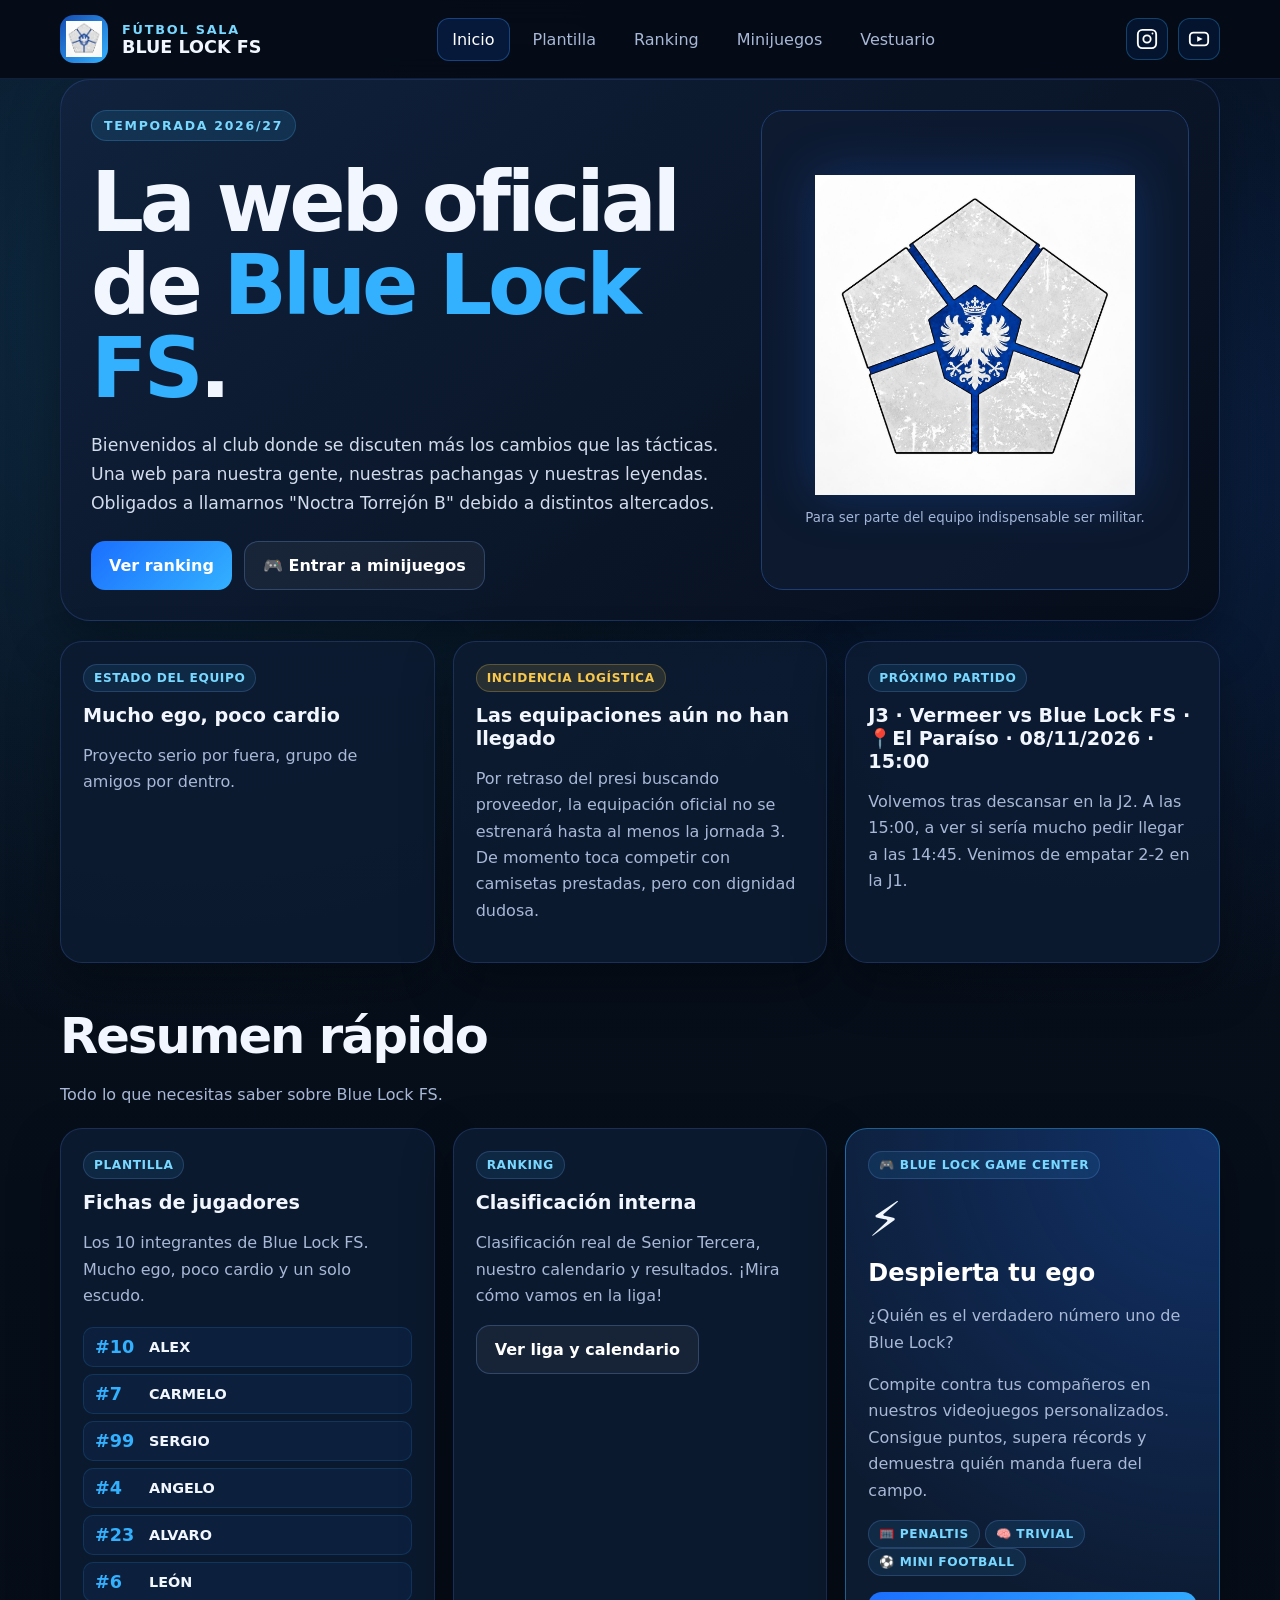
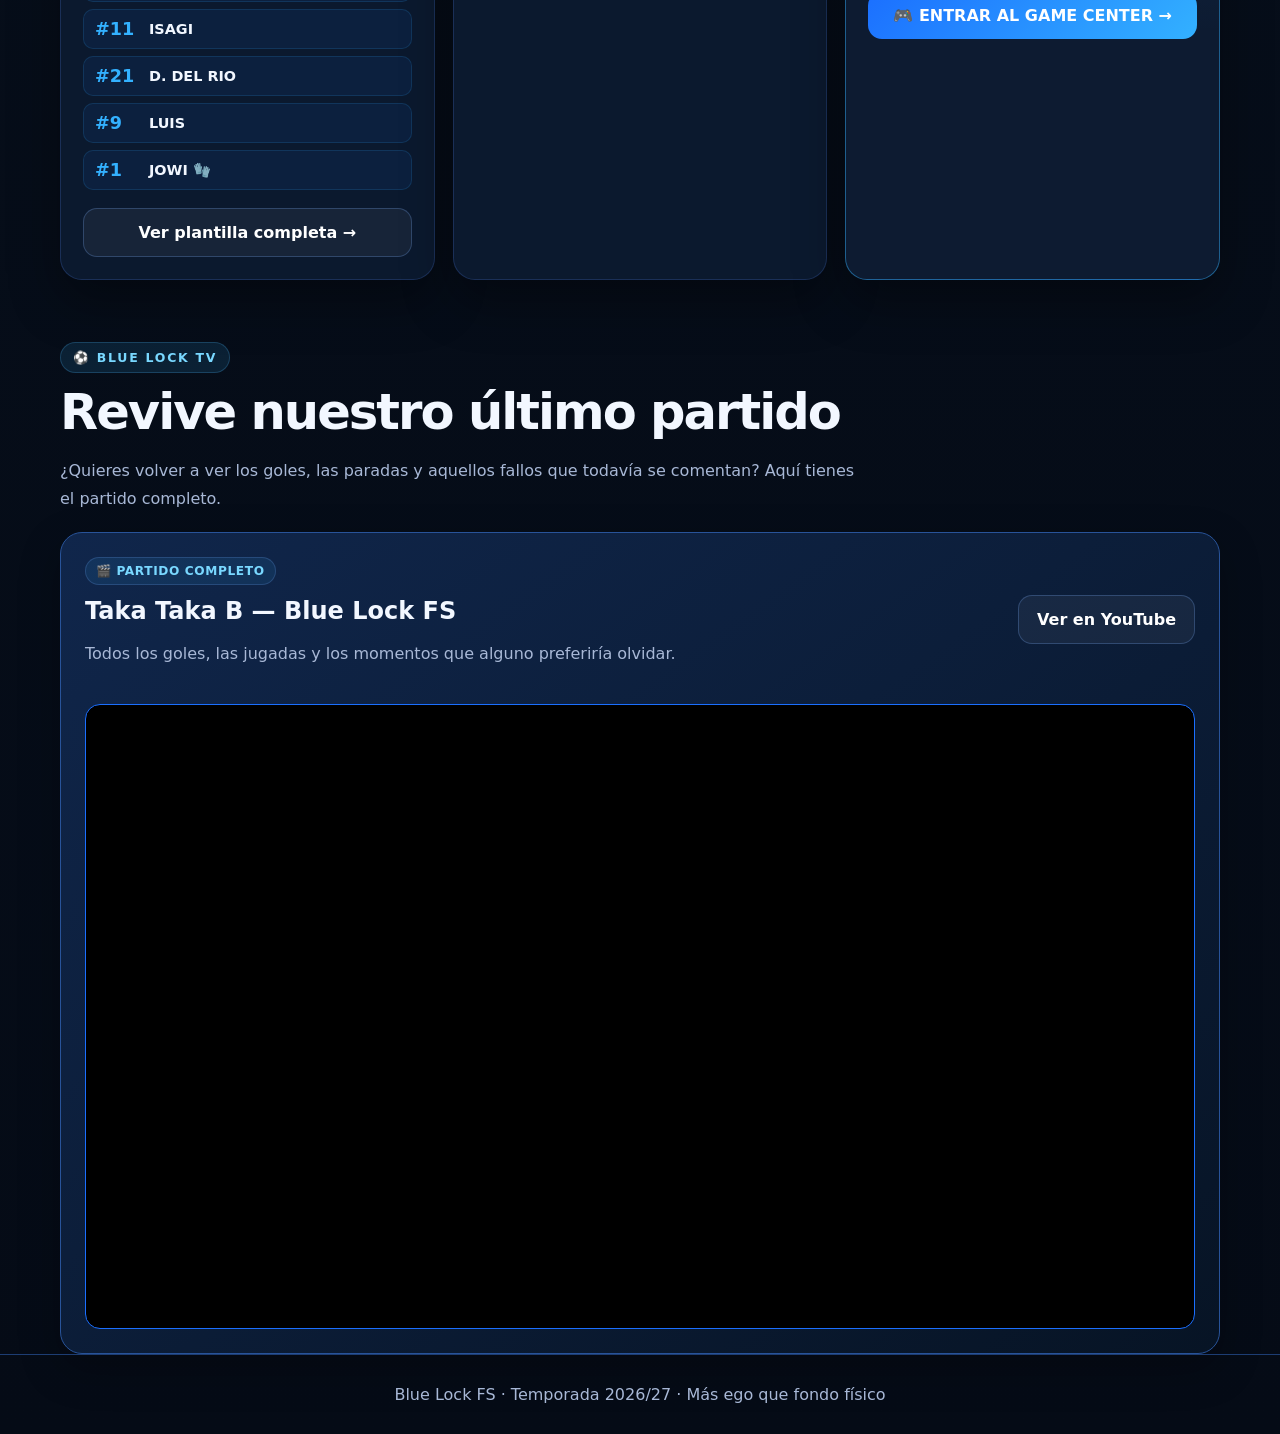
==== index.html @ 57d77a2a "Update index.html" ====
<!DOCTYPE html>

<html lang="es">



<head>

<meta charset="UTF-8">

<meta name="viewport" content="width=device-width, initial-scale=1">

<meta name="theme-color" content="#07111f">



<title>Blue Lock FS | Web oficial</title>



<style>



/* COLORES GENERALES */



:root {

  --bg: #050b16;

  --bg2: #0a1830;

  --panel: #0d1b31;

  --panel-strong: #0f2240;

  --line: #1d3d73;

  --text: #f2f7ff;

  --muted: #a8b8d6;

  --blue: #1b6fff;

  --blue2: #33b1ff;

  --blue3: #79d8ff;

  --gold: #f7c84c;

  --shadow: 0 20px 50px rgba(0,0,0,.35);

  --radius: 22px;

}



* {

  box-sizing: border-box;

}



html {

  scroll-behavior: smooth;

}



body {

  margin: 0;

  font-family: Inter, system-ui, Arial, sans-serif;

  color: var(--text);



  background:

    radial-gradient(

      circle at 15% 10%,

      rgba(51,177,255,.17),

      transparent 25%

    ),

    radial-gradient(

      circle at 85% 15%,

      rgba(27,111,255,.19),

      transparent 20%

    ),

    linear-gradient(

      180deg,

      #07101d,

      #050b16

    );



  min-height: 100vh;

}



button {

  font: inherit;

  cursor: pointer;

}



a {

  color: inherit;

  text-decoration: none;

}



img {

  max-width: 100%;

  display: block;

}



.wrap {

  max-width: 1200px;

  margin: auto;

  padding: 0 20px;

}



/* CABECERA */



header {

  position: sticky;

  top: 0;

  z-index: 50;



  backdrop-filter: blur(14px);



  background: rgba(5,11,22,.9);



  border-bottom: 1px solid rgba(72,117,211,.2);

}



.nav {

  min-height: 78px;



  display: flex;

  align-items: center;

  justify-content: space-between;



  gap: 16px;

  flex-wrap: wrap;

}



.brand {

  display: flex;

  align-items: center;

  gap: 14px;

  font-weight: 900;

}



.brand-badge {

  width: 48px;

  height: 48px;



  border-radius: 14px;



  background: linear-gradient(

    135deg,

    #164bb2,

    #33b1ff

  );



  padding: 6px;

}



.brand-badge img {

  width: 100%;

  height: 100%;

  object-fit: contain;

}



.brand h1 {

  font-size: 1.1rem;

  margin: 0;

}



.brand span {

  display: block;



  font-size: .8rem;

  color: var(--blue3);



  letter-spacing: .14em;

  text-transform: uppercase;

}



/* MENÚ */



nav {

  display: flex;

  align-items: center;

  gap: 8px;

  flex-wrap: wrap;

}



nav button,

nav .nav-link {

  background: transparent;

  border: 1px solid transparent;



  color: var(--muted);



  padding: 11px 14px;

  border-radius: 12px;



  font-size: 1rem;

  font-weight: 400;



  display: inline-flex;

  align-items: center;

  justify-content: center;



  transition: .2s;

}



nav button:hover,

nav button[aria-current="page"],

nav .nav-link:hover {

  color: white;



  background: rgba(27,111,255,.15);



  border-color: rgba(57,150,255,.35);

}



/* PÁGINAS */



main {

  padding: 26px 0 80px;

}



.page {

  display: none;

}



.page.active {

  display: block;

}



.section-head {

  margin: 44px 0 20px;

}



.section-head h2 {

  font-size: clamp(2rem,4vw,3.1rem);

  margin: 10px 0;

  letter-spacing: -.04em;

}



.section-head p {

  max-width: 800px;

  color: var(--muted);

  line-height: 1.7;

}



.eyebrow {

  display: inline-block;



  padding: 7px 12px;

  border-radius: 999px;



  background: rgba(51,177,255,.12);



  color: var(--blue3);



  font-size: .78rem;

  font-weight: 800;



  letter-spacing: .14em;

  text-transform: uppercase;



  border: 1px solid rgba(80,188,255,.22);

}



/* PORTADA */



.hero {

  display: grid;

  grid-template-columns: 1.2fr .8fr;



  gap: 28px;

  padding: 30px;



  border: 1px solid rgba(72,117,211,.25);

  border-radius: 30px;



  background: linear-gradient(

    140deg,

    #10223d,

    #060d1a

  );



  box-shadow: var(--shadow);

}



.hero h2 {

  font-size: clamp(2.7rem,7vw,5.2rem);



  line-height: 1;

  letter-spacing: -.05em;



  margin: 20px 0;

}



.hero h2 strong {

  color: var(--blue2);

}



.hero p {

  font-size: 1.08rem;

  line-height: 1.7;

  color: #d2dced;

}



.hero-actions {

  display: flex;

  gap: 12px;

  flex-wrap: wrap;

  margin-top: 22px;

}



/* BOTONES */



.btn {

  display: inline-flex;

  align-items: center;

  justify-content: center;



  border: 0;



  padding: 14px 18px;

  border-radius: 14px;



  font-weight: 900;



  color: white;



  background: linear-gradient(

    135deg,

    var(--blue),

    var(--blue2)

  );



  transition: .2s;

}



.btn:hover {

  filter: brightness(1.15);

  transform: translateY(-2px);

}



.btn.secondary {

  background: rgba(255,255,255,.05);



  border: 1px solid rgba(123,177,255,.25);

}



.btn.secondary:hover {

  background: rgba(27,111,255,.22);

  border-color: var(--blue2);

}



/* LOGO */



.logo-card {

  background: rgba(13,27,49,.85);



  border: 1px solid var(--line);

  border-radius: 22px;



  padding: 22px;

  height: 100%;



  display: flex;

  flex-direction: column;



  align-items: center;

  justify-content: center;

}



.logo-card img {

  width: min(320px,100%);



  filter: drop-shadow(

    0 0 25px rgba(27,111,255,.25)

  );

}



.logo-card small {

  text-align: center;



  margin-top: 15px;



  color: var(--muted);

}



/* TARJETAS */



.top-grid,

.cards-grid,

.stats-grid,

.roster-grid {

  display: grid;

  gap: 18px;

  margin-top: 20px;

}



.top-grid,

.cards-grid {

  grid-template-columns: repeat(3,minmax(0,1fr));

}



.stats-grid {

  grid-template-columns: 1.1fr .9fr;

}



.mini-card,

.card,

.section-shell,

.ranking-table {

  background: rgba(13,27,49,.9);



  border: 1px solid rgba(72,117,211,.25);

  border-radius: var(--radius);



  padding: 22px;



  box-shadow: var(--shadow);

}



.mini-card h3,

.card h3 {

  margin: 12px 0;

  font-size: 1.2rem;

}



.mini-card p,

.card p,

.section-shell p {

  color: var(--muted);

  line-height: 1.65;

}



.chip {

  display: inline-block;



  padding: 6px 10px;



  border-radius: 999px;



  background: rgba(51,177,255,.1);



  border: 1px solid rgba(123,177,255,.2);



  color: var(--blue3);



  font-size: .76rem;

  font-weight: 800;



  letter-spacing: .05em;

  text-transform: uppercase;

}



.warning-chip {

  background: rgba(247,200,76,.12);



  color: var(--gold);



  border-color: rgba(247,200,76,.25);

}



/* JUGADORES EN INICIO */



.home-roster {

  display: flex;

  flex-direction: column;



  gap: 7px;

  margin-top: 18px;

}



.home-roster-row {

  display: flex;

  align-items: center;



  gap: 12px;

  padding: 9px 11px;



  border-radius: 10px;



  background: rgba(27,111,255,.08);



  border: 1px solid rgba(51,177,255,.15);



  transition: .2s;

}



.home-roster-row:hover {

  background: rgba(27,111,255,.2);

  transform: translateX(3px);

}



.home-number {

  color: var(--blue2);



  min-width: 42px;



  font-size: 1.1rem;

  font-weight: 900;

}



.home-roster-row strong {

  font-size: .9rem;

}



.roster-more {

  width: 100%;

  margin-top: 18px;

}



/* TARJETA ESPECIAL DE MINIJUEGOS */



.games-home-card {

  background:

    radial-gradient(

      circle at top right,

      rgba(27,111,255,.28),

      transparent 60%

    ),

    #0d1b31;



  border: 1px solid rgba(51,177,255,.45);



  position: relative;

  overflow: hidden;

}



.games-home-card h3 {

  font-size: 1.5rem;

  color: white;

}



.games-home-card .games-icon {

  font-size: 3rem;

  margin: 12px 0;

}



.games-home-card .btn {

  width: 100%;

  margin-top: 16px;

}



.games-home-card:hover {

  border-color: var(--blue2);



  box-shadow: 0 0 30px rgba(27,111,255,.20);

}



/* PLANTILLA */



.roster-grid {

  grid-template-columns: repeat(3,minmax(0,1fr));

  gap: 22px;

}



.roster-card {

  padding: 0;

  overflow: hidden;



  background: #081426;



  border: 1px solid #1b4b92;

  border-radius: 18px;



  box-shadow: var(--shadow);



  transition: transform .25s, box-shadow .25s;

}



.roster-card:hover {

  transform: translateY(-7px);



  border-color: var(--blue2);



  box-shadow: 0 0 28px rgba(27,111,255,.4);

}



.roster-photo {

  width: 100%;

  aspect-ratio: 2 / 3;



  object-fit: cover;

  object-position: top;

}



.roster-placeholder {

  width: 100%;

  aspect-ratio: 2 / 3;



  background: radial-gradient(

    circle,

    #164ca0,

    #081426 70%

  );



  display: flex;

  flex-direction: column;



  align-items: center;

  justify-content: center;



  gap: 12px;

}



.roster-placeholder span {

  font-size: clamp(4rem,8vw,7rem);



  color: var(--blue2);



  font-weight: 900;

}



.roster-placeholder small {

  color: var(--blue3);

  letter-spacing: 3px;

}



.roster-info {

  padding: 20px;

}



.roster-info h3 {

  color: white;



  font-size: 1.5rem;



  margin: 0 0 12px;

}



.roster-info .chip {

  margin: 0 5px 6px 0;

}



.roster-info p {

  color: var(--muted);



  font-size: .95rem;

  line-height: 1.7;



  margin: 12px 0 0;

}



.president-card {

  border-color: var(--blue2);



  box-shadow: 0 0 24px rgba(27,111,255,.2);

}



.president-card .roster-info {

  background: linear-gradient(

    135deg,

    #102b59,

    #081426

  );

}



.goalkeeper-card {

  border-color: #cba42b;



  box-shadow: 0 0 20px rgba(247,200,76,.12);

}



/* RANKING */



.ranking-table {

  padding: 0;

  overflow-x: auto;

}



.ranking-header {

  padding: 20px 22px;



  border-bottom: 1px solid var(--line);



  display: flex;

  align-items: center;

  justify-content: space-between;



  gap: 12px;

}



table {

  border-collapse: collapse;

  width: 100%;

}



th,

td {

  text-align: left;



  padding: 14px 18px;



  border-bottom: 1px solid rgba(72,117,211,.15);

}



th {

  color: #92bee8;



  font-size: .82rem;

  letter-spacing: .08em;



  text-transform: uppercase;

}



.pos {

  width: 34px;

  height: 34px;



  border-radius: 50%;



  display: grid;

  place-items: center;



  background: rgba(27,111,255,.16);



  color: var(--blue3);

  font-weight: 900;

}



.gold {

  color: #ffd875;

  background: rgba(247,200,76,.16);

}



.silver {

  color: #d8e4f8;

  background: rgba(196,210,231,.13);

}



.bronze {

  color: #eeb693;

  background: rgba(195,129,91,.15);

}



.ranking-note {

  padding: 16px 22px;



  color: var(--muted);

  font-size: .9rem;

}



.stat-pill {

  display: flex;

  justify-content: space-between;



  gap: 12px;

  padding: 14px;



  margin-top: 12px;



  border-radius: 14px;



  background: rgba(255,255,255,.03);



  border: 1px solid rgba(255,255,255,.05);

}



.stat-pill strong {

  color: var(--blue3);

}



/* PIE */



.footer {

  border-top: 1px solid var(--line);



  padding: 30px;



  text-align: center;



  color: var(--muted);

}



/* RESPONSIVE */



@media (max-width: 980px) {



  .hero,

  .stats-grid {

    grid-template-columns: 1fr;

  }



  .top-grid,

  .cards-grid,

  .roster-grid {

    grid-template-columns: repeat(2,minmax(0,1fr));

  }



}



@media (max-width: 680px) {



  .nav {

    justify-content: center;

    padding: 12px 0;

  }



  nav {

    justify-content: center;

  }



  nav button,

  nav .nav-link {

    padding: 9px;

    font-size: .85rem;

  }



  .hero {

    padding: 22px;

  }



  .hero h2 {

    font-size: 2.6rem;

  }



  .top-grid,

  .cards-grid,

  .roster-grid {

    grid-template-columns: 1fr;

  }



  .roster-photo {

    aspect-ratio: 3 / 4;

  }



}





/* REDES SOCIALES EN LA CABECERA */

.social-links {

  display: flex;

  align-items: center;

  gap: 10px;

}

.social-button {

  width: 42px;

  height: 42px;

  display: inline-flex;

  align-items: center;

  justify-content: center;

  flex-shrink: 0;

  background: rgba(27,111,255,.10);

  border: 1px solid rgba(51,177,255,.3);

  border-radius: 12px;

  color: white;

  transition: background .2s, transform .2s;

}

.social-button svg { width: 22px; height: 22px; }

.social-button:hover { transform: translateY(-3px); }

.social-button.instagram:hover { background: #c13584; }

.social-button.youtube:hover { background: #ff0033; }



/* PARTIDO COMPLETO EN INICIO */

.partidos-section { margin-top: 62px; }

.partido-card {

  margin-top: 20px;

  padding: 24px;

  background: linear-gradient(145deg, #10264b, #071425);

  border: 1px solid #285399;

  border-radius: 22px;

  box-shadow: 0 15px 40px rgba(0,0,0,.25);

}

.partido-header {

  display: flex;

  align-items: center;

  justify-content: space-between;

  flex-wrap: wrap;

  gap: 20px;

  margin-bottom: 22px;

}

.partido-header h3 { font-size: 1.5rem; margin: 12px 0; }

.partido-header p { color: var(--muted); line-height: 1.6; }

.video-container {

  width: 100%;

  aspect-ratio: 16 / 9;

  overflow: hidden;

  border-radius: 15px;

  background: #000;

  border: 1px solid #1b6fff;

}

.video-container iframe {

  display: block;

  width: 100%;

  height: 100%;

  border: 0;

}

@media (max-width: 680px) {

  .social-links { justify-content: center; width: 100%; }

  .partido-card { padding: 12px; }

  .partido-header { flex-direction: column; align-items: flex-start; }

  .partido-header .btn { width: 100%; text-align: center; }

}





/* SECCIÓN DE LIGA · SENIOR TERCERA */

.league-hero{margin:26px 0 22px;padding:24px 26px;border:1px solid #2a6fcd;border-radius:24px;background:radial-gradient(circle at 90% 0%,rgba(36,127,255,.25),transparent 48%),linear-gradient(120deg,#102b56,#08172d);display:flex;align-items:center;justify-content:space-between;gap:18px;flex-wrap:wrap}

.league-hero h2{font-size:clamp(1.6rem,4vw,2.7rem);margin:8px 0;letter-spacing:-.03em}

.league-hero p{margin:6px 0;color:#bed0ec;line-height:1.6}

.league-number{font-weight:900;font-size:3rem;color:#43bbff;line-height:1}

.league-number small{display:block;color:#a8c3e6;font-size:.75rem;letter-spacing:.15em}

.league-layout{display:grid;grid-template-columns:minmax(0,1.35fr) minmax(0,.85fr);gap:20px}

.league-card{background:#0c1b32;border:1px solid #244879;border-radius:20px;overflow:hidden;box-shadow:var(--shadow)}

.league-card-heading{padding:22px 22px 14px;border-bottom:1px solid #203d63}

.league-card-heading h3{margin:9px 0;font-size:1.24rem}

.league-card-heading p{font-size:.87rem;color:var(--muted);line-height:1.55}

.league-table-wrap{overflow-x:auto}

.league-table{min-width:620px;font-size:.86rem}

.league-table th,.league-table td{white-space:nowrap;padding:12px 9px}

.league-table th:first-child,.league-table td:first-child{padding-left:16px}

.league-table th{font-size:.72rem;letter-spacing:.03em}

.league-table td{font-variant-numeric:tabular-nums}

.league-table .team-name{font-weight:700;min-width:155px}

.league-table .our-team{background:rgba(25,113,255,.23);color:#fff;box-shadow:inset 4px 0 #35b7ff}

.league-table .our-team td{border-color:#285da5}

.league-table .our-team .team-name{color:#8de6ff}

.league-key{font-size:.78rem;color:#91b6df;padding:14px 18px;line-height:1.5}

.next-match{padding:22px;background:linear-gradient(145deg,#123363,#0b203e);border-bottom:1px solid #28518b}

.next-match .match-versus{font-size:1.35rem;font-weight:900;line-height:1.45;margin:12px 0}

.next-match .match-versus strong{color:#6bd4ff}

.next-match .match-meta{display:flex;gap:8px;flex-wrap:wrap;margin-top:10px}

.match-meta span{font-size:.82rem;color:#dbedff;border:1px solid #39639c;border-radius:10px;padding:7px 9px;background:rgba(0,0,0,.13)}

.jornada-list{display:grid;gap:10px;padding:14px}

.jornada-item{display:grid;grid-template-columns:48px minmax(0,1fr) auto;align-items:center;gap:12px;padding:13px;border-radius:13px;background:#102440;border:1px solid #203f68}

.jornada-item.completed{background:#101f35}

.jornada-item.rest{background:#152039}

.jornada-item.upcoming{border-color:#348ce6;background:#14315a}

.jornada-num{border:1px solid #34649b;border-radius:10px;padding:9px 5px;text-align:center;color:#7dd8ff;font-size:.82rem;font-weight:900}

.jornada-opponent{min-width:0;font-weight:800;line-height:1.5}

.jornada-opponent small{display:block;font-size:.76rem;font-weight:400;color:#acc2e0}

.jornada-state{font-size:.76rem;font-weight:800;color:#9edcff;text-align:right;white-space:nowrap}

.jornada-state.result{color:#7df0c0}

.jornada-state.rest{color:#e9c980}

.jornada-notice{font-size:.82rem;color:#a8c0e2;line-height:1.5;padding:5px 14px 18px}

.player-stats-collapse{margin-top:26px;border:1px solid #244879;border-radius:18px;background:#0b1a30;overflow:hidden}

.player-stats-collapse summary{cursor:pointer;font-size:1.05rem;font-weight:800;color:#dceeff;padding:20px 22px}

.player-stats-collapse[open] summary{border-bottom:1px solid #244879}

.player-stats-inner{padding:20px;display:grid;grid-template-columns:1.15fr .85fr;gap:18px}

.player-stats-inner .ranking-table,.player-stats-inner .section-shell{margin:0;min-width:0}

.player-stats-inner table{min-width:420px}

@media(max-width:980px){.league-layout,.player-stats-inner{grid-template-columns:1fr}}

@media(max-width:600px){.league-hero{padding:18px}.jornada-item{grid-template-columns:42px minmax(0,1fr)}.jornada-state{grid-column:2;text-align:left}.league-number{font-size:2.1rem}}




/* ESTADÍSTICAS DE JUGADORES: DOS COLUMNAS SIN SCROLL HORIZONTAL */
.player-stats-collapse { width: 100%; }
.player-stats-inner {
  display: grid;
  grid-template-columns: minmax(0, 3fr) minmax(0, 2fr);
  gap: 20px;
  align-items: stretch;
  width: 100%;
  padding: 20px;
}
.player-stats-inner > .ranking-table,
.player-stats-inner > .section-shell {
  min-width: 0;
  width: 100%;
  margin: 0;
}
.player-stats-inner > .ranking-table { overflow-x: hidden; }
.player-stats-inner table {
  min-width: 0;
  width: 100%;
  table-layout: fixed;
}
.player-stats-inner th,
.player-stats-inner td {
  padding: 12px 7px;
  font-size: .82rem;
  overflow-wrap: anywhere;
}
.player-stats-inner th:nth-child(1),
.player-stats-inner td:nth-child(1) { width: 15%; }
.player-stats-inner th:nth-child(2),
.player-stats-inner td:nth-child(2) { width: 34%; }
.player-stats-inner th:nth-child(3),
.player-stats-inner td:nth-child(3),
.player-stats-inner th:nth-child(4),
.player-stats-inner td:nth-child(4) { width: 16%; }
.player-stats-inner th:nth-child(5),
.player-stats-inner td:nth-child(5) { width: 19%; }
.player-stats-inner .stat-pill { align-items: center; }
.player-stats-inner .stat-pill span { min-width: 0; }
.player-stats-inner .stat-pill strong { flex-shrink: 0; }
@media (max-width: 850px) {
  .player-stats-inner { grid-template-columns: minmax(0, 1fr); }
}
@media (max-width: 530px) {
  .player-stats-inner { padding: 10px; gap: 12px; }
  .player-stats-inner th,
  .player-stats-inner td { padding: 9px 4px; font-size: .67rem; }
  .player-stats-inner .pos { width: 27px; height: 27px; }
  .player-stats-inner .ranking-header { padding: 15px 12px; }
}

</style>



</head>



<body>



<!-- CABECERA -->



<header>



  <div class="wrap nav">



    <div class="brand">



      <div class="brand-badge">

        <img

          src="assets/logo-bluelock.png"

          alt="Escudo Blue Lock FS"

        >

      </div>



      <div>

        <span>Fútbol sala</span>

        <h1>BLUE LOCK FS</h1>

      </div>



    </div>



    <nav aria-label="Secciones">



      <button data-page="inicio" aria-current="page">

        Inicio

      </button>



      <button data-page="plantilla">

        Plantilla

      </button>



      <button data-page="ranking">

        Ranking

      </button>



      <!-- ENLACE AL NUEVO GAME CENTER -->



      <a href="juegos.html" class="nav-link">

        Minijuegos

      </a>



      <button data-page="vestuario">

        Vestuario

      </button>



    </nav>



    <!-- REDES SOCIALES: sustituye la URL de Instagram por la oficial -->

    <div class="social-links">

      <a class="social-button instagram"

         href="https\://www.instagram.com/bluelock_fs"

         target="_blank" rel="noopener noreferrer"

         aria-label="Instagram oficial de Blue Lock FS"

         title="Instagram de Blue Lock FS">

        <svg viewBox="0 0 24 24" fill="none" stroke="currentColor" stroke-width="2" aria-hidden="true">

          <rect x="2" y="2" width="20" height="20" rx="5"/>

          <circle cx="12" cy="12" r="4"/>

          <circle cx="18" cy="6" r="1" fill="currentColor" stroke="none"/>

        </svg>

      </a>

      <a class="social-button youtube"

         href="https\://www.youtube.com/@bluelock-d3g"

         target="_blank" rel="noopener noreferrer"

         aria-label="Canal de YouTube de Blue Lock FS"

         title="Canal oficial de YouTube">

        <svg viewBox="0 0 24 24" fill="none" stroke="currentColor" stroke-width="2" aria-hidden="true">

          <rect x="2" y="5" width="20" height="14" rx="4"/>

          <path d="M10 9 L16 12 L10 15 Z" fill="currentColor" stroke="none"/>

        </svg>

      </a>

    </div>



  </div>



</header>



<main class="wrap">



<!-- ======================= -->

<!-- INICIO -->

<!-- ======================= -->



<section id="inicio" class="page active">



  <div class="hero">



    <div>



      <div class="eyebrow">

        Temporada 2026/27

      </div>



      <h2>

        La web oficial de

        <strong>Blue Lock FS</strong>.

      </h2>



      <p>

        Bienvenidos al club donde se discuten más

        los cambios que las tácticas.

        Una web para nuestra gente, nuestras pachangas

        y nuestras leyendas.



        Obligados a llamarnos "Noctra Torrejón B"

        debido a distintos altercados.

      </p>



      <div class="hero-actions">



        <button class="btn" data-go="ranking">

          Ver ranking

        </button>



        <!-- BOTÓN NUEVO -->



        <a href="juegos.html" class="btn secondary">

          🎮 Entrar a minijuegos

        </a>



      </div>



    </div>



    <div class="logo-card">



      <img

        src="assets/logo-bluelock.png"

        alt="Escudo del equipo Blue Lock FS"

      >



      <small>

        Para ser parte del equipo indispensable

        ser militar.

      </small>



    </div>



  </div>



  <!-- INFORMACIÓN PRINCIPAL -->



  <div class="top-grid">



    <article class="mini-card">



      <span class="chip">

        Estado del equipo

      </span>



      <h3>

        Mucho ego, poco cardio

      </h3>



      <p>

        Proyecto serio por fuera,

        grupo de amigos por dentro.

      </p>



    </article>



    <article class="mini-card">



      <span class="chip warning-chip">

        Incidencia logística

      </span>



      <h3>

        Las equipaciones aún no han llegado

      </h3>



      <p>

        Por retraso del presi buscando proveedor,

        la equipación oficial no se estrenará

        hasta al menos la jornada 3.



        De momento toca competir con camisetas

        prestadas, pero con dignidad dudosa.

      </p>



    </article>



    <article class="mini-card">



      <span class="chip">

        Próximo partido

      </span>



      <h3>

        J3 · Vermeer vs Blue Lock FS  ·

        📍El Paraíso · 08/11/2026 · 15:00

      </h3>



      <p>

        Volvemos tras descansar en la J2.

        A las 15:00, a ver si sería mucho pedir llegar a las 14:45.

        Venimos de empatar 2-2 en la J1.

      </p>



    </article>



  </div>



  <!-- RESUMEN -->



  <div class="section-head">



    <h2>Resumen rápido</h2>



    <p>

      Todo lo que necesitas saber sobre Blue Lock FS.

    </p>



  </div>



  <div class="cards-grid">



    <!-- CUADRO DE PLANTILLA -->



    <article class="card">



      <span class="chip">

        Plantilla

      </span>



      <h3>

        Fichas de jugadores

      </h3>



      <p>

        Los 10 integrantes de Blue Lock FS.

        Mucho ego, poco cardio y un solo escudo.

      </p>



      <div

        class="home-roster"

        id="home-roster">

      </div>



      <button

        class="btn secondary roster-more"

        data-go="plantilla">

        Ver plantilla completa →

      </button>



    </article>



    <!-- CUADRO DE RANKING -->



    <article class="card">



      <span class="chip">

        Ranking

      </span>



      <h3>

        Clasificación interna

      </h3>



      <p>

        Clasificación real de Senior Tercera,

        nuestro calendario y resultados.

        ¡Mira cómo vamos en la liga!

      </p>



      <button

        class="btn secondary"

        data-go="ranking">

        Ver liga y calendario

      </button>



    </article>



    <!-- NUEVO CUADRO DE MINIJUEGOS -->



    <article class="card games-home-card">



      <span class="chip">

        🎮 BLUE LOCK GAME CENTER

      </span>



      <div class="games-icon">

        ⚡

      </div>



      <h3>

        Despierta tu ego

      </h3>



      <p>

        ¿Quién es el verdadero número uno

        de Blue Lock?

      </p>



      <p>

        Compite contra tus compañeros

        en nuestros videojuegos personalizados.

        Consigue puntos, supera récords

        y demuestra quién manda fuera del campo.

      </p>



      <div style="margin-top:16px">



        <span class="chip">🥅 Penaltis</span>

        <span class="chip">🧠 Trivial</span>

        <span class="chip">⚽ Mini Football</span>



      </div>



      <a

        href="juegos.html"

        class="btn">

        🎮 ENTRAR AL GAME CENTER →

      </a>



    </article>



  </div>



  <!-- BLUE LOCK TV: vídeo del partido en el Inicio -->

  <div class="section-head partidos-section">

    <span class="eyebrow">⚽ BLUE LOCK TV</span>

    <h2>Revive nuestro último partido</h2>

    <p>

      ¿Quieres volver a ver los goles, las paradas y aquellos fallos que

      todavía se comentan? Aquí tienes el partido completo.

    </p>

  </div>



  <div class="partido-card">

    <div class="partido-header">

      <div>

        <span class="chip">🎬 PARTIDO COMPLETO</span>

        <h3>Taka Taka B — Blue Lock FS</h3>

        <p>Todos los goles, las jugadas y los momentos que alguno preferiría olvidar.</p>

      </div>

      <a class="btn secondary"

         href="https\://www.youtube.com/watch?v=F20PHcZKmz4"

         target="_blank" rel="noopener noreferrer">Ver en YouTube</a>

    </div>

    <div class="video-container">

      <iframe

        src="https\://www.youtube.com/embed/F20PHcZKmz4?si=kxXPoYcjioXKy8BO"

        title="Partido completo Blue Lock FS"

        loading="lazy"

        allow="accelerometer; autoplay; clipboard-write; encrypted-media; gyroscope; picture-in-picture; web-share"

        referrerpolicy="strict-origin-when-cross-origin"

        allowfullscreen></iframe>

    </div>

  </div>



</section>



<!-- ======================= -->

<!-- PLANTILLA -->

<!-- ======================= -->



<section id="plantilla" class="page">



  <div class="section-head">



    <span class="eyebrow">

      BLUE LOCK FS · 2026/27

    </span>



    <h2>

      Los egoístas del equipo

    </h2>



    <p>

      Diez jugadores, un escudo

      y demasiada confianza.



      Aquí están los elegidos para conquistar

      la liga... o al menos llegar puntuales

      al partido.

    </p>



  </div>



  <div class="roster-grid">



    <!-- ALEX -->



    <article class="roster-card">



      <img

        class="roster-photo"

        src="assets/chebchub.png"

        alt="Alex - Chebchub"

      >



      <div class="roster-info">



        <h3>#10 · ALEX</h3>



        <span class="chip">ALEX</span>

        <span class="chip">Delantero</span>



        <p>

          Se considera el protagonista de todos

          los partidos.



          Si marca, es talento.

          Si falla, es culpa del pase.



          Su ego tiene más minutos

          que sus piernas, aunque encontrar proveedor para las

          camisetas haya sido su primera gran prueba.

        </p>



      </div>



    </article>



    <!-- CARMELO -->



    <article class="roster-card">



      <img

        class="roster-photo"

        src="assets/carmelo.png"

        alt="Carmelo - Dorsal 7"

      >



      <div class="roster-info">



        <h3>#7 · CARMELO</h3>



        <span class="chip">Delantero</span>

        <span class="chip">Egoísta profesional</span>



        <p>



          El arquitecto del equipo.



          Diseña jugadas que ni sus compañeros

          comprenden.



          Según él, no pierde balones:

          crea nuevas situaciones tácticas

          para el rival.

        </p>



      </div>



    </article>



    <!-- SERGIO -->



    <article class="roster-card">

      <img

        class="roster-photo"

        src="assets/sergio.png"

        alt="Sergio - Dorsal 99"

      >

      <div class="roster-info">



        <h3>#99 · SERGIO</h3>



        <span class="chip">Jugador</span>



        <p>

          Lleva el 99 porque los números

          normales se le quedaban pequeños.



          En su cabeza juega la Champions;

          en la realidad, al pequeño dicaprio le pesan las piernas..

        </p>



      </div>



    </article>



    <!-- ANGELO -->


    <article class="roster-card">

      <img

        class="roster-photo"

        src="assets/angelo.png"

        alt="Angelo - Dorsal 4"

      >

      <div class="roster-info">



        <h3>#4 · ANGELO</h3>



        <span class="chip">Jugador</span>



        <p>

          El nombre suena celestial,

          pero en el campo no promete milagros.



          Cada intervención suya puede acabar

          en jugadón o en meme del grupo.

        </p>



      </div>



    </article>



    <!-- ALVARO -->



    <article class="roster-card">

      <img

        class="roster-photo"

        src="assets/alvaro.png"

        alt="Alvaro - Dorsal 23"

      >


      <div class="roster-info">



        <h3>#23 · ALVARO</h3>



        <span class="chip">Jugador</span>



        <p>

          El 23 de Blue Lock.



          No sabemos si viene a revolucionar

          el fútbol sala o a revolucionar

          el grupo de WhatsApp.



          De momento promete ambas cosas.

        </p>



      </div>



    </article>



    <!-- LEÓN -->



    <article class="roster-card">



      <img

        class="roster-photo"

        src="assets/miguel.png"

        alt="León - Miguel - Dorsal 6"

      >



      <div class="roster-info">



        <h3>#6 · LEÓN</h3>



        <span class="chip">MIGUEL</span>

        <span class="chip">Centrocampista</span>



        <p>

          Su ego entra al pabellón cinco minutos

          antes que él.



          No necesita suerte,

          solo un balón y alguien dispuesto

          a aguantar la celebración.



        </p>



      </div>



    </article>



    <!-- ISAGI -->



    <article class="roster-card">



      <img

        class="roster-photo"

        src="assets/hugo.png"

        alt="Isagi - Hugo - Dorsal 11"

      >



      <div class="roster-info">



        <h3>#11 · ISAGI</h3>



        <span class="chip">HUGO</span>

        <span class="chip">Delantero</span>



        <p>



          Tiene un pacto con el balón:

          si lo recibe, no lo devuelve.



          Ve la portería desde cualquier sitio,

          aunque a veces sea la de otro pabellón.

        </p>



      </div>



    </article>



    <!-- D. DEL RIO -->



    <article class="roster-card">

      <img

        class="roster-photo"

        src="assets/delrio.png"

        alt="D. Del Río - Dorsal 21"

      >

      <div class="roster-info">



        <h3>#21 · D. DEL RIO</h3>



        <span class="chip">Jugador</span>



        <p>

          Misterio absoluto.



          Nadie sabe qué jugada va a hacer,

          probablemente ni él. Tampoco se sabe cuando debutará, pero si necesitaís movida seguro que aparece.

        </p>



      </div>



    </article>



    <!-- LUIS -->



    <article class="roster-card">



      <div class="roster-placeholder">



        <span>9</span>

        <small>BLUE LOCK FS</small>



      </div>



      <div class="roster-info">



        <h3>#9 · LUIS</h3>



        <span class="chip">Jugador</span>



        <p>

          Nuestro Lamine Yamal, el dorsal 9 viene con expectativas.

          El protegido del equipo, con 16 años os hundirá.

          No le subestimeís irá con todo.

        </p>



      </div>



    </article>



    <!-- JOWI -->



    <article class="roster-card goalkeeper-card">



      <img

        class="roster-photo"

        src="assets/jowi.png"

        alt="Jowi - Portero"

      >



      <div class="roster-info">



        <h3>#1 · JOWI</h3>



        <span class="chip">🧤 Portero</span>

        <span class="chip">El muro</span>



        <p>

          La última línea de defensa.



          Tiene la difícil misión de parar

          los disparos del rival y sobrevivir

          a los errores de sus compañeros.



          Merece un plus de peligrosidad.

        </p>



      </div>



    </article>



  </div>



  <!-- DIRECTIVA -->



  <div class="section-head">



    <span class="eyebrow">

      LA DIRECTIVA

    </span>



    <h2>

      La persona que manda de verdad

    </h2>



    <p>

      Mientras los jugadores discuten quién

      es el mejor, alguien tiene que hacer

      que el equipo exista legalmente.

    </p>



  </div>



  <div class="roster-grid">



    <article class="roster-card president-card">



      <img

        class="roster-photo"

        src="assets/clarita.png"

        alt="Clarita - Presidenta"

      >



      <div class="roster-info">



        <h3>👑 CLARITA</h3>



        <span class="chip">Presidenta</span>

        <span class="chip">Documentación</span>

        <span class="chip">Redes sociales</span>



        <p>

          La jefa del proyecto.



          Controla los papeles, las redes

          y el destino de diez egos desatados.



          Tiene poder absoluto sobre el club.

        </p>



      </div>



    </article>



  </div>



</section>



<!-- ======================= -->

<!-- RANKING -->

<!-- ======================= -->



<section id="ranking" class="page">

  <div class="league-hero">

    <div>

      <span class="eyebrow">CAMPEÓN DE INVIERNO · TEMPORADA 2026/27</span>

      <h2>Senior Tercera · Fútbol Sala</h2>

      <p>Clasificación de la liga y calendario de Blue Lock FS (inscrito como Noctra Torrejón B).</p>

    </div>

    <div class="league-number">07.º<small>PUESTO ACTUAL</small></div>

  </div>



  <div class="league-layout">

    <div class="league-card">

      <div class="league-card-heading">

        <span class="chip">🏆 CLASIFICACIÓN REAL</span>

        <h3>Tabla de la liga</h3>

        <p>Datos de la clasificación después de las dos primeras jornadas.</p>

      </div>

      <div class="league-table-wrap">

        <table class="league-table">

          <thead><tr><th>#</th><th>Equipo</th><th>J</th><th>G</th><th>E</th><th>P</th><th>GF</th><th>GC</th><th>DG</th><th>Pts</th></tr></thead>

          <tbody>

            <tr><td>1</td><td class="team-name">Limoneta OG</td><td>2</td><td>2</td><td>0</td><td>0</td><td>7</td><td>1</td><td>+6</td><td><strong>6</strong></td></tr>

            <tr><td>2</td><td class="team-name">Borussia Donuts</td><td>2</td><td>2</td><td>0</td><td>0</td><td>8</td><td>3</td><td>+5</td><td><strong>6</strong></td></tr>

            <tr><td>3</td><td class="team-name">Fifita</td><td>2</td><td>1</td><td>1</td><td>0</td><td>5</td><td>3</td><td>+2</td><td><strong>4</strong></td></tr>

            <tr><td>4</td><td class="team-name">Class Hair Salon</td><td>2</td><td>1</td><td>1</td><td>0</td><td>7</td><td>6</td><td>+1</td><td><strong>4</strong></td></tr>

            <tr><td>5</td><td class="team-name">Águilas Team</td><td>2</td><td>1</td><td>0</td><td>1</td><td>5</td><td>5</td><td>+0</td><td><strong>3</strong></td></tr>

            <tr><td>6</td><td class="team-name">ADN Futsal</td><td>2</td><td>1</td><td>0</td><td>1</td><td>2</td><td>5</td><td>-3</td><td><strong>3</strong></td></tr>

            <tr class="our-team"><td>7</td><td class="team-name">Blue Lock FS</td><td>1</td><td>0</td><td>1</td><td>0</td><td>2</td><td>2</td><td>+0</td><td><strong>1</strong></td></tr>

            <tr><td>8</td><td class="team-name">Taka Taka B</td><td>2</td><td>0</td><td>1</td><td>1</td><td>2</td><td>3</td><td>-1</td><td><strong>1</strong></td></tr>

            <tr><td>9</td><td class="team-name">Torrejón Hortaleza</td><td>2</td><td>0</td><td>0</td><td>2</td><td>5</td><td>7</td><td>-2</td><td><strong>0</strong></td></tr>

            <tr><td>10</td><td class="team-name">Real Fachadolid</td><td>2</td><td>0</td><td>0</td><td>2</td><td>2</td><td>6</td><td>-4</td><td><strong>0</strong></td></tr>

            <tr><td>11</td><td class="team-name">Vermeer</td><td>1</td><td>0</td><td>0</td><td>1</td><td>0</td><td>4</td><td>-4</td><td><strong>0</strong></td></tr>

          </tbody>

        </table>

      </div>

      <div class="league-key">J: jugados · G: ganados · E: empatados · P: perdidos · GF/GC: goles a favor/en contra · DG: diferencia</div>

    </div>



    <div class="league-card">

      <div class="league-card-heading">

        <span class="chip">📅 NUESTRO CALENDARIO</span>

        <h3>Jornadas 1 a 11</h3>

        <p>Partidos y descansos de Blue Lock FS. Cuando no hay hora ni campo confirmados, se indicarán como pendientes.</p>

      </div>

      <div class="next-match">

        <span class="chip">PRÓXIMO PARTIDO · JORNADA 3</span>

        <div class="match-versus">VERMEER <span style="color:#86addd">vs</span> <strong>BLUE LOCK FS</strong></div>

        <div class="match-meta"><span>📅 08/11/2026</span><span>📍 El Paraíso</span><span>🕒 15:00</span></div>

        <p style="color:#b8d5fa;font-size:.9rem;line-height:1.55">Tras el 2–2 contra Taka Taka B y el descanso de la J2, volvemos a la pista.</p>

      </div>

      <div class="jornada-list">

        <article class="jornada-item completed"><div class="jornada-num">J1</div><div class="jornada-opponent">Blue Lock FS — Taka Taka B<small>18/10/2026 · 17:00 · El Paraíso</small></div><div class="jornada-state result">2–2</div></article>

        <article class="jornada-item rest"><div class="jornada-num">J2</div><div class="jornada-opponent">Blue Lock FS · Descansa<small>24–25/10/2026</small></div><div class="jornada-state rest">Descanso</div></article>

        <article class="jornada-item upcoming"><div class="jornada-num">J3</div><div class="jornada-opponent">Vermeer — Blue Lock FS<small>08/11/2026 · Hora pendiente · El Paraíso</small></div><div class="jornada-state ">Próximo</div></article>

        <article class="jornada-item "><div class="jornada-num">J4</div><div class="jornada-opponent">Blue Lock FS — Limoneta OG<small>14–15/11/2026</small></div><div class="jornada-state ">Por jugar</div></article>

        <article class="jornada-item "><div class="jornada-num">J5</div><div class="jornada-opponent">Blue Lock FS — ADN Futsal<small>21–22/11/2026</small></div><div class="jornada-state ">Por jugar</div></article>

        <article class="jornada-item "><div class="jornada-num">J6</div><div class="jornada-opponent">Torrejón Hortaleza — Blue Lock FS<small>28–29/11/2026</small></div><div class="jornada-state ">Por jugar</div></article>

        <article class="jornada-item "><div class="jornada-num">J7</div><div class="jornada-opponent">Blue Lock FS — Fifita<small>12–13/12/2026</small></div><div class="jornada-state ">Por jugar</div></article>

        <article class="jornada-item "><div class="jornada-num">J8</div><div class="jornada-opponent">Águilas Team — Blue Lock FS<small>19–20/12/2026</small></div><div class="jornada-state ">Por jugar</div></article>

        <article class="jornada-item "><div class="jornada-num">J9</div><div class="jornada-opponent">Blue Lock FS — Real Fachadolid<small>16–17/01/2027</small></div><div class="jornada-state ">Por jugar</div></article>

        <article class="jornada-item "><div class="jornada-num">J10</div><div class="jornada-opponent">Borussia Donuts — Blue Lock FS<small>23–24/01/2027</small></div><div class="jornada-state ">Por jugar</div></article>

        <article class="jornada-item "><div class="jornada-num">J11</div><div class="jornada-opponent">Blue Lock FS — Vermeer<small>30–31/01/2027</small></div><div class="jornada-state ">Por jugar</div></article>

      </div>

      </div>

  </div>



  <details class="player-stats-collapse">

    <summary>⚽ Estadísticas de nuestros jugadores y premios de la jornada</summary>

    <div class="player-stats-inner">

  



    <div class="ranking-table">



      <div class="ranking-header">



        <div>



          <span class="chip">

            ESTADÍSTICAS DEL EQUIPO

          </span>



          <h3>

            Clasificación de jugadores

          </h3>



        </div>



      </div>



      <table>



        <thead>

          <tr>

            <th>Puesto</th>

            <th>Jugador</th>

            <th>Goles</th>

            <th>Asist.</th>

            <th>Partidos</th>

          </tr>

        </thead>



        <tbody>



          <tr>

            <td><div class="pos">1</div></td>

            <td>LEÓN</td>

            <td>1</td>

            <td>0</td>

            <td>1</td>

          </tr>



          <tr>

            <td><div class="pos">2</div></td>

            <td>ÁLVARO</td>

            <td>1</td>

            <td>0</td>

            <td>1</td>

          </tr>



          <tr>

            <td><div class="pos gold">3</div></td>

            <td>ALEX</td>

            <td>0</td>

            <td>0</td>

            <td>1</td>

          </tr>



          <tr>

            <td><div class="pos silver">4</div></td>

            <td>JOWI</td>

            <td>0</td>

            <td>0</td>

            <td>1</td>

          </tr>



          <tr>

            <td><div class="pos">5</div></td>

            <td>LUIS</td>

            <td>0</td>

            <td>0</td>

            <td>1</td>

          </tr>



          <tr>

            <td><div class="pos bronze">6</div></td>

            <td>ISAGI</td>

            <td>0</td>

            <td>0</td>

            <td>1</td>

          </tr>





          <tr>

            <td><div class="pos silver">7</div></td>

            <td>CARMELO</td>

            <td>0</td>

            <td>0</td>

            <td>0</td>

          </tr>



          <tr>

            <td><div class="pos silver">8</div></td>

            <td>SERGIO</td>

            <td>0</td>

            <td>0</td>

            <td>0</td>

          </tr>

          <tr>

            <td><div class="pos silver">9</div></td>

            <td>ANGELO</td>

            <td>0</td>

            <td>0</td>

            <td>0</td>

          </tr>

          <tr>

            <td><div class="pos silver">10</div></td>

            <td>D. DEL RIO</td>

            <td>0</td>

            <td>0</td>

            <td>0</td>

          </tr>



        </tbody>



      </table>



    </div>



    <div class="section-shell">



      <span class="chip">

        Premios especiales

      </span>



      <h3>

        Los premios que nadie pidió

      </h3>



      <div class="stat-pill">

        <span>🥇 MVP de la 1ª jornada</span>

        <strong>LEÓN</strong>

      </div>



      <div class="stat-pill">

        <span>⚽ Máximo goleador</span>

        <strong>LEÓN</strong>

      </div>



      <div class="stat-pill">

        <span>🎯 Máximo asistente</span>

        <strong>Pendiente</strong>

      </div>



      <div class="stat-pill">

        <span>🪵 Tronco de la jornada</span>

        <strong>ALEX</strong>

      </div>



    </div>
    </div>
  </details>

</section>



<!-- ======================= -->

<!-- VESTUARIO -->

<!-- ======================= -->



<section id="vestuario" class="page">



  <div class="section-head">



    <span class="eyebrow">

      ARCHIVO CONFIDENCIAL

    </span>



    <h2>

      El vestuario

    </h2>



    <p>

      Donde nacen las leyendas,

      las excusas y los memes.

    </p>



  </div>



  <div class="cards-grid">



    <article class="card">



      <span class="chip">

        Galería

      </span>



      <h3>

        📸 Fotos del equipo

      </h3>



      <p>

        Partidos, celebraciones y fotos

        que probablemente no deberían publicarse.

      </p>



    </article>



    <article class="card">



      <span class="chip">

        Frases históricas

      </span>



      <h3>

        🎤 Archivo del banquillo

      </h3>



      <p>

        Las mejores frases del equipo.



        Algunas merecen una sanción disciplinaria.

      </p>



    </article>



    <article class="card">



      <span class="chip">

        Memes

      </span>



      <h3>

        😂 Zona sensible

      </h3>



      <p>

        Fallos a puerta vacía,

        excusas y material

        para chantaje amistoso.

      </p>



    </article>



  </div>



</section>



</main>



<!-- PIE DE PÁGINA -->



<footer class="footer">



  Blue Lock FS · Temporada 2026/27 ·

  Más ego que fondo físico



</footer>



<!-- ======================= -->

<!-- JAVASCRIPT -->

<!-- ======================= -->



<script>



/* LISTA DE JUGADORES */



const players = [



  { number: 10, name: "ALEX" },

  { number: 7, name: "CARMELO" },

  { number: 99, name: "SERGIO" },

  { number: 4, name: "ANGELO" },

  { number: 23, name: "ALVARO" },

  { number: 6, name: "LEÓN" },

  { number: 11, name: "ISAGI" },

  { number: 21, name: "D. DEL RIO" },

  { number: 9, name: "LUIS" },

  { number: 1, name: "JOWI 🧤" }



];



/* GENERAR LISTADO DE INICIO */



const homeRoster = document.getElementById(

  "home-roster"

);



players.forEach(player => {



  const row = document.createElement("div");



  row.className = "home-roster-row";



  const number = document.createElement("span");



  number.className = "home-number";



  number.textContent = "#" + player.number;



  const name = document.createElement("strong");



  name.textContent = player.name;



  row.append(number, name);



  homeRoster.appendChild(row);



});



/* NAVEGACIÓN ENTRE PÁGINAS DEL INDEX */



const pages = [

  ...document.querySelectorAll(".page")

];



const tabs = [

  ...document.querySelectorAll("[data-page]")

];



function navigate(page) {



  pages.forEach(p => {



    p.classList.toggle(

      "active",

      p.id === page

    );



  });



  tabs.forEach(b => {



    if (b.dataset.page === page) {



      b.setAttribute(

        "aria-current",

        "page"

      );



    } else {



      b.removeAttribute(

        "aria-current"

      );



    }



  });



  window.scrollTo({

    top: 0,

    behavior: "smooth"

  });



}



/* BOTONES DEL MENÚ */



tabs.forEach(b => {



  b.addEventListener("click", () => {



    navigate(b.dataset.page);



  });



});



/* BOTONES INTERIORES */



document.querySelectorAll(

  "[data-go]"

).forEach(b => {



  b.addEventListener("click", () => {



    navigate(b.dataset.go);



  });



});



/*

  LOS MINIJUEGOS YA NO ESTÁN EN ESTE ARCHIVO.



  Ahora se abren mediante:



  juegos.html



  Por tanto, no necesitamos conservar aquí

  el JavaScript de penaltis ni del trivial.

*/



</script>



</body>

</html>
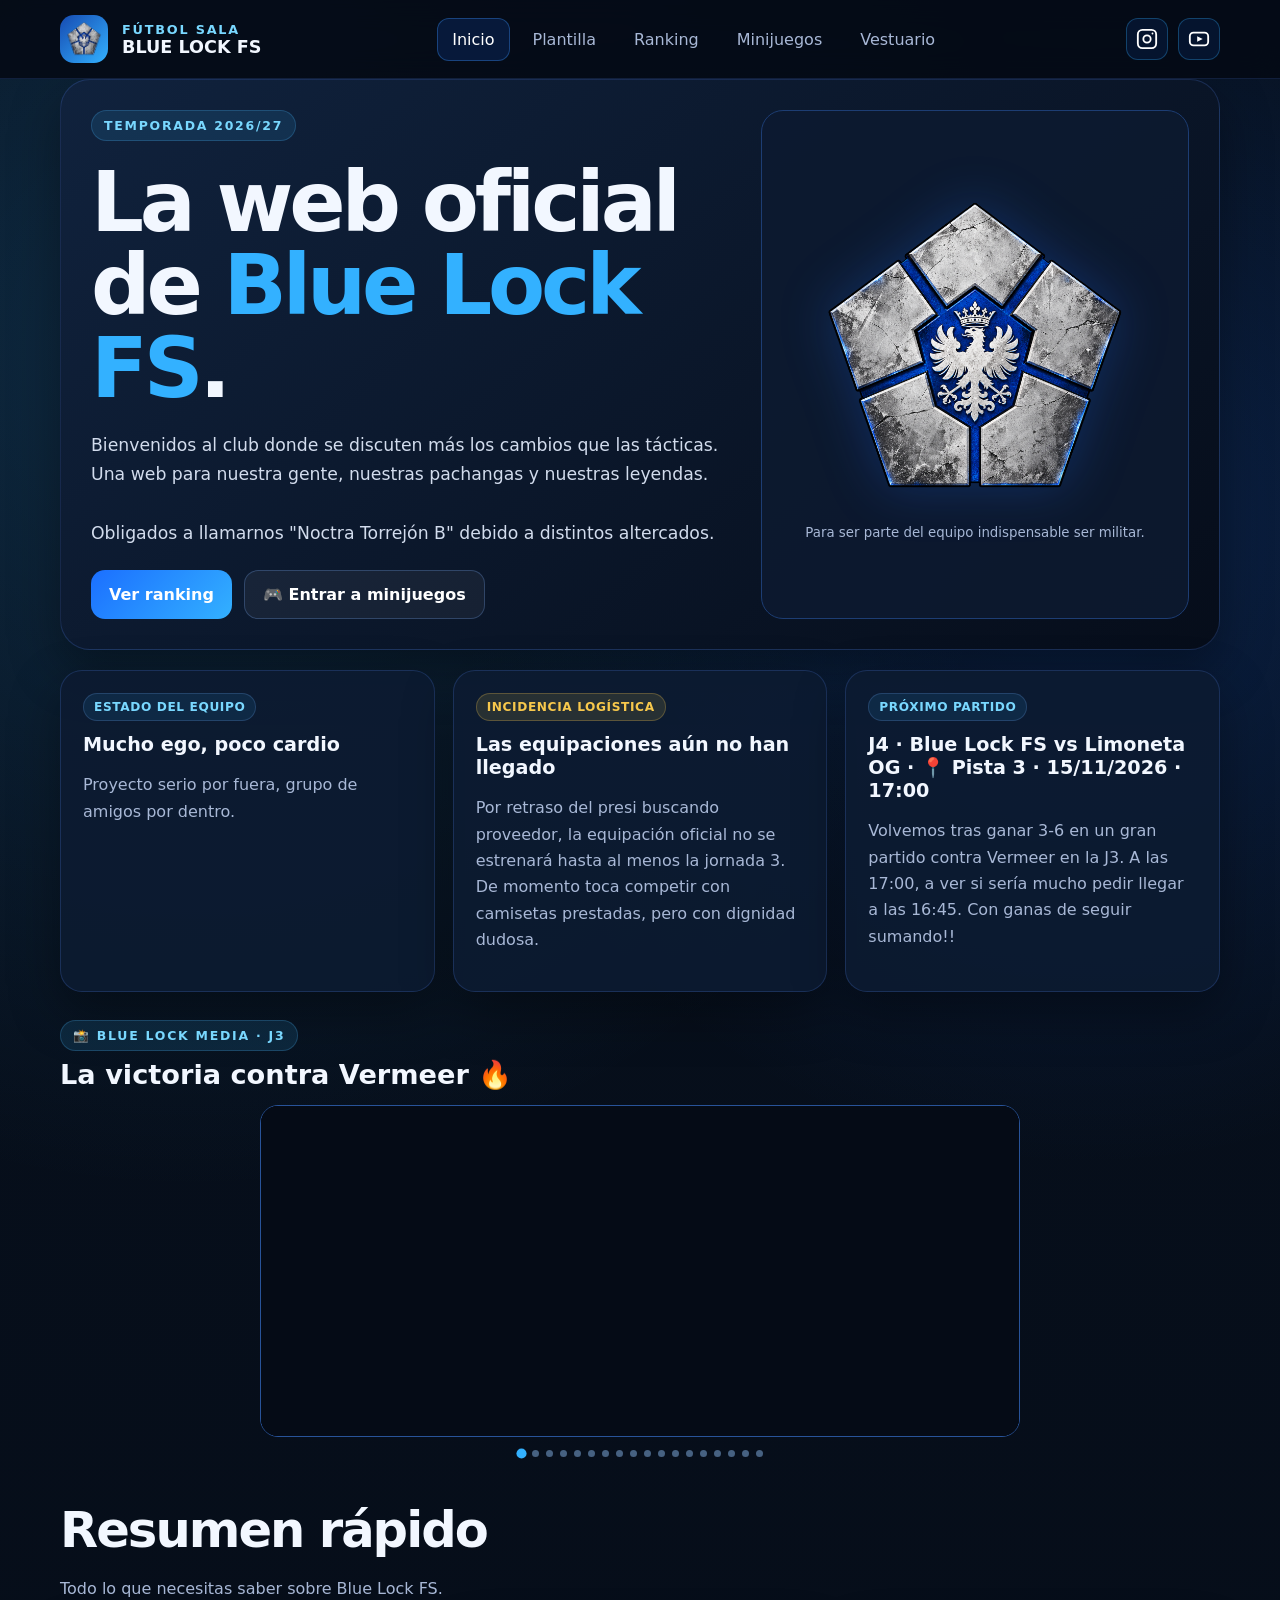
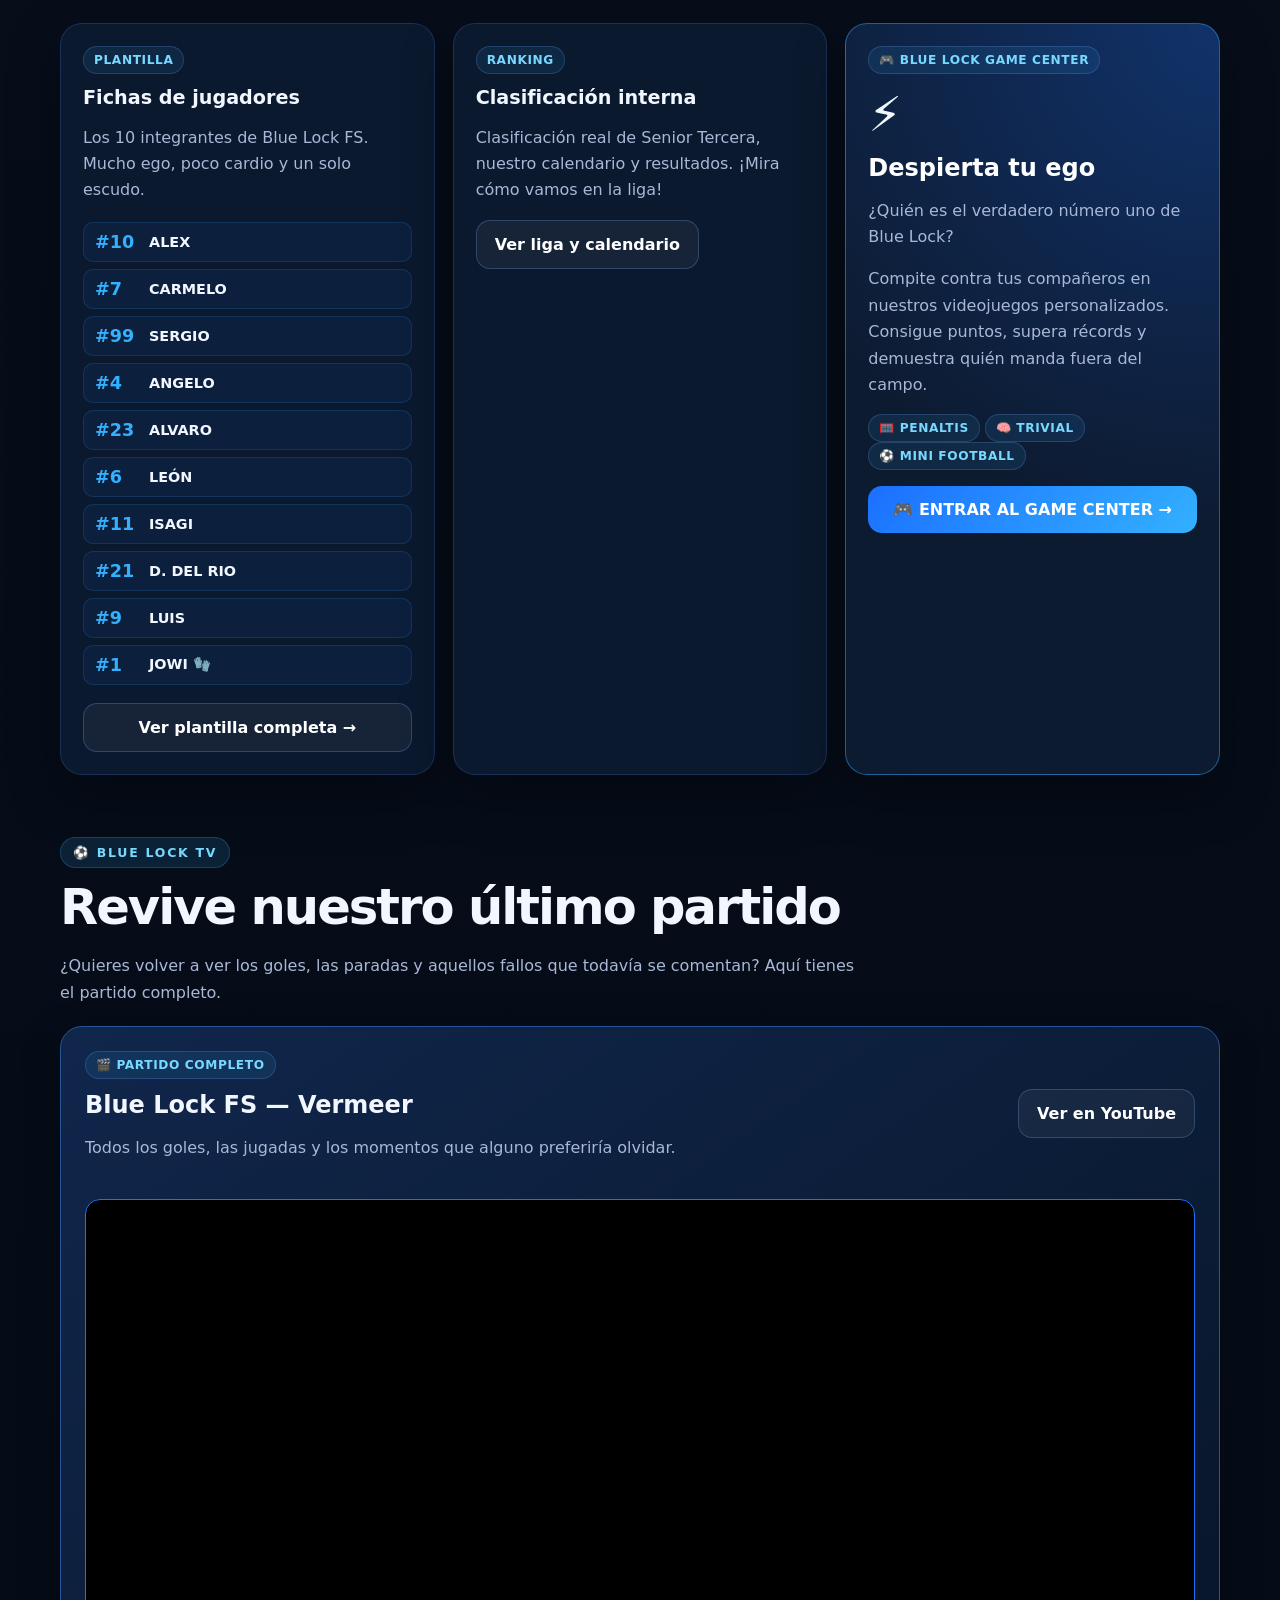
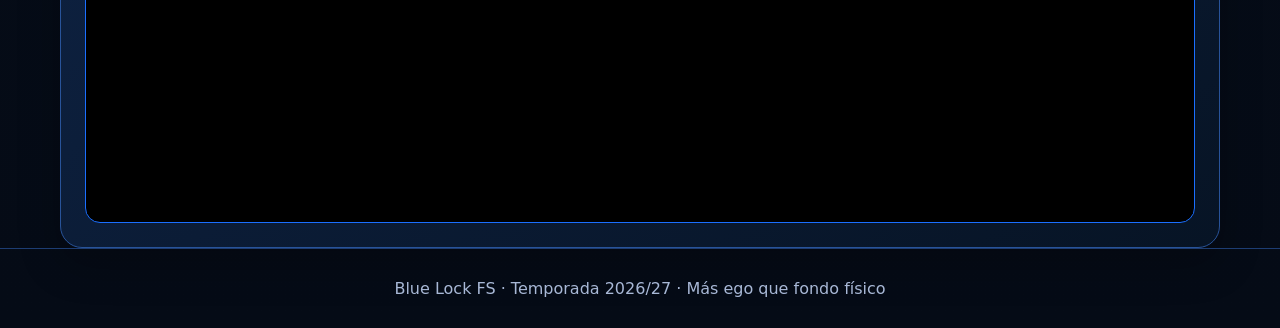
==== commit 4af54f7f: "Update index.html" ====
--- a/index.html
+++ b/index.html
@@ -1,4274 +1,1981 @@
+
 <!DOCTYPE html>
-
 <html lang="es">
-
-
-
 <head>
-
 <meta charset="UTF-8">
-
 <meta name="viewport" content="width=device-width, initial-scale=1">
-
 <meta name="theme-color" content="#07111f">
-
-
-
 <title>Blue Lock FS | Web oficial</title>
 
-
-
 <style>
-
-
-
-/* COLORES GENERALES */
-
-
-
 :root {
-
-  --bg: #050b16;
-
-  --bg2: #0a1830;
-
-  --panel: #0d1b31;
-
-  --panel-strong: #0f2240;
-
-  --line: #1d3d73;
-
-  --text: #f2f7ff;
-
-  --muted: #a8b8d6;
-
-  --blue: #1b6fff;
-
-  --blue2: #33b1ff;
-
-  --blue3: #79d8ff;
-
-  --gold: #f7c84c;
-
-  --shadow: 0 20px 50px rgba(0,0,0,.35);
-
-  --radius: 22px;
-
-}
-
-
-
-* {
-
-  box-sizing: border-box;
-
-}
-
-
-
-html {
-
-  scroll-behavior: smooth;
-
-}
-
-
-
+  --bg:#050b16;
+  --bg2:#0a1830;
+  --panel:#0d1b31;
+  --panel-strong:#0f2240;
+  --line:#1d3d73;
+  --text:#f2f7ff;
+  --muted:#a8b8d6;
+  --blue:#1b6fff;
+  --blue2:#33b1ff;
+  --blue3:#79d8ff;
+  --gold:#f7c84c;
+  --shadow:0 20px 50px rgba(0,0,0,.35);
+  --radius:22px;
+}
+
+* {box-sizing:border-box}
+html {scroll-behavior:smooth}
 body {
-
-  margin: 0;
-
-  font-family: Inter, system-ui, Arial, sans-serif;
-
-  color: var(--text);
-
-
-
+  margin:0;
+  font-family:Inter,system-ui,Arial,sans-serif;
+  color:var(--text);
   background:
-
-    radial-gradient(
-
-      circle at 15% 10%,
-
-      rgba(51,177,255,.17),
-
-      transparent 25%
-
-    ),
-
-    radial-gradient(
-
-      circle at 85% 15%,
-
-      rgba(27,111,255,.19),
-
-      transparent 20%
-
-    ),
-
-    linear-gradient(
-
-      180deg,
-
-      #07101d,
-
-      #050b16
-
-    );
-
-
-
-  min-height: 100vh;
-
-}
-
-
-
-button {
-
-  font: inherit;
-
-  cursor: pointer;
-
-}
-
-
-
-a {
-
-  color: inherit;
-
-  text-decoration: none;
-
-}
-
-
-
-img {
-
-  max-width: 100%;
-
-  display: block;
-
-}
-
-
-
-.wrap {
-
-  max-width: 1200px;
-
-  margin: auto;
-
-  padding: 0 20px;
-
-}
-
-
+    radial-gradient(circle at 15% 10%,rgba(51,177,255,.17),transparent 25%),
+    radial-gradient(circle at 85% 15%,rgba(27,111,255,.19),transparent 20%),
+    linear-gradient(180deg,#07101d,#050b16);
+  min-height:100vh;
+}
+button {font:inherit;cursor:pointer}
+a {color:inherit;text-decoration:none}
+img {max-width:100%;display:block}
+.wrap {max-width:1200px;margin:auto;padding:0 20px}
 
 /* CABECERA */
-
-
-
 header {
-
-  position: sticky;
-
-  top: 0;
-
-  z-index: 50;
-
-
-
-  backdrop-filter: blur(14px);
-
-
-
-  background: rgba(5,11,22,.9);
-
-
-
-  border-bottom: 1px solid rgba(72,117,211,.2);
-
-}
-
-
-
+  position:sticky;
+  top:0;
+  z-index:50;
+  backdrop-filter:blur(14px);
+  background:rgba(5,11,22,.9);
+  border-bottom:1px solid rgba(72,117,211,.2);
+}
 .nav {
-
-  min-height: 78px;
-
-
-
-  display: flex;
-
-  align-items: center;
-
-  justify-content: space-between;
-
-
-
-  gap: 16px;
-
-  flex-wrap: wrap;
-
-}
-
-
-
+  min-height:78px;
+  display:flex;
+  align-items:center;
+  justify-content:space-between;
+  gap:16px;
+  flex-wrap:wrap;
+}
 .brand {
-
-  display: flex;
-
-  align-items: center;
-
-  gap: 14px;
-
-  font-weight: 900;
-
-}
-
-
-
+  display:flex;
+  align-items:center;
+  gap:14px;
+  font-weight:900;
+}
 .brand-badge {
-
-  width: 48px;
-
-  height: 48px;
-
-
-
-  border-radius: 14px;
-
-
-
-  background: linear-gradient(
-
-    135deg,
-
-    #164bb2,
-
-    #33b1ff
-
-  );
-
-
-
-  padding: 6px;
-
-}
-
-
-
+  width:48px;
+  height:48px;
+  border-radius:14px;
+  background:linear-gradient(135deg,#164bb2,#33b1ff);
+  padding:6px;
+}
 .brand-badge img {
-
-  width: 100%;
-
-  height: 100%;
-
-  object-fit: contain;
-
-}
-
-
-
-.brand h1 {
-
-  font-size: 1.1rem;
-
-  margin: 0;
-
-}
-
-
-
+  width:100%;
+  height:100%;
+  object-fit:contain;
+}
+.brand h1 {font-size:1.1rem;margin:0}
 .brand span {
-
-  display: block;
-
-
-
-  font-size: .8rem;
-
-  color: var(--blue3);
-
-
-
-  letter-spacing: .14em;
-
-  text-transform: uppercase;
-
-}
-
-
-
-/* MENÚ */
-
-
-
+  display:block;
+  font-size:.8rem;
+  color:var(--blue3);
+  letter-spacing:.14em;
+  text-transform:uppercase;
+}
 nav {
-
-  display: flex;
-
-  align-items: center;
-
-  gap: 8px;
-
-  flex-wrap: wrap;
-
-}
-
-
-
-nav button,
-
-nav .nav-link {
-
-  background: transparent;
-
-  border: 1px solid transparent;
-
-
-
-  color: var(--muted);
-
-
-
-  padding: 11px 14px;
-
-  border-radius: 12px;
-
-
-
-  font-size: 1rem;
-
-  font-weight: 400;
-
-
-
-  display: inline-flex;
-
-  align-items: center;
-
-  justify-content: center;
-
-
-
-  transition: .2s;
-
-}
-
-
-
+  display:flex;
+  align-items:center;
+  gap:8px;
+  flex-wrap:wrap;
+}
+nav button,nav .nav-link {
+  background:transparent;
+  border:1px solid transparent;
+  color:var(--muted);
+  padding:11px 14px;
+  border-radius:12px;
+  font-size:1rem;
+  display:inline-flex;
+  align-items:center;
+  justify-content:center;
+  transition:.2s;
+}
 nav button:hover,
-
 nav button[aria-current="page"],
-
 nav .nav-link:hover {
-
-  color: white;
-
-
-
-  background: rgba(27,111,255,.15);
-
-
-
-  border-color: rgba(57,150,255,.35);
-
-}
-
-
+  color:white;
+  background:rgba(27,111,255,.15);
+  border-color:rgba(57,150,255,.35);
+}
+.social-links {display:flex;align-items:center;gap:10px}
+.social-button {
+  width:42px;
+  height:42px;
+  display:inline-flex;
+  align-items:center;
+  justify-content:center;
+  flex-shrink:0;
+  background:rgba(27,111,255,.1);
+  border:1px solid rgba(51,177,255,.3);
+  border-radius:12px;
+  color:white;
+  transition:background .2s,transform .2s;
+}
+.social-button svg {width:22px;height:22px}
+.social-button:hover {transform:translateY(-3px)}
+.social-button.instagram:hover {background:#c13584}
+.social-button.youtube:hover {background:#ff0033}
 
 /* PÁGINAS */
-
-
-
-main {
-
-  padding: 26px 0 80px;
-
-}
-
-
-
-.page {
-
-  display: none;
-
-}
-
-
-
-.page.active {
-
-  display: block;
-
-}
-
-
-
-.section-head {
-
-  margin: 44px 0 20px;
-
-}
-
-
-
+main {padding:26px 0 80px}
+.page {display:none}
+.page.active {display:block}
+.section-head {margin:44px 0 20px}
 .section-head h2 {
-
-  font-size: clamp(2rem,4vw,3.1rem);
-
-  margin: 10px 0;
-
-  letter-spacing: -.04em;
-
-}
-
-
-
+  font-size:clamp(2rem,4vw,3.1rem);
+  margin:10px 0;
+  letter-spacing:-.04em;
+}
 .section-head p {
-
-  max-width: 800px;
-
-  color: var(--muted);
-
-  line-height: 1.7;
-
-}
-
-
-
+  max-width:800px;
+  color:var(--muted);
+  line-height:1.7;
+}
 .eyebrow {
-
-  display: inline-block;
-
-
-
-  padding: 7px 12px;
-
-  border-radius: 999px;
-
-
-
-  background: rgba(51,177,255,.12);
-
-
-
-  color: var(--blue3);
-
-
-
-  font-size: .78rem;
-
-  font-weight: 800;
-
-
-
-  letter-spacing: .14em;
-
-  text-transform: uppercase;
-
-
-
-  border: 1px solid rgba(80,188,255,.22);
-
-}
-
-
+  display:inline-block;
+  padding:7px 12px;
+  border-radius:999px;
+  background:rgba(51,177,255,.12);
+  color:var(--blue3);
+  font-size:.78rem;
+  font-weight:800;
+  letter-spacing:.14em;
+  text-transform:uppercase;
+  border:1px solid rgba(80,188,255,.22);
+}
 
 /* PORTADA */
-
-
-
 .hero {
-
-  display: grid;
-
-  grid-template-columns: 1.2fr .8fr;
-
-
-
-  gap: 28px;
-
-  padding: 30px;
-
-
-
-  border: 1px solid rgba(72,117,211,.25);
-
-  border-radius: 30px;
-
-
-
-  background: linear-gradient(
-
-    140deg,
-
-    #10223d,
-
-    #060d1a
-
-  );
-
-
-
-  box-shadow: var(--shadow);
-
-}
-
-
-
+  display:grid;
+  grid-template-columns:1.2fr .8fr;
+  gap:28px;
+  padding:30px;
+  border:1px solid rgba(72,117,211,.25);
+  border-radius:30px;
+  background:linear-gradient(140deg,#10223d,#060d1a);
+  box-shadow:var(--shadow);
+}
 .hero h2 {
-
-  font-size: clamp(2.7rem,7vw,5.2rem);
-
-
-
-  line-height: 1;
-
-  letter-spacing: -.05em;
-
-
-
-  margin: 20px 0;
-
-}
-
-
-
-.hero h2 strong {
-
-  color: var(--blue2);
-
-}
-
-
-
+  font-size:clamp(2.7rem,7vw,5.2rem);
+  line-height:1;
+  letter-spacing:-.05em;
+  margin:20px 0;
+}
+.hero h2 strong {color:var(--blue2)}
 .hero p {
-
-  font-size: 1.08rem;
-
-  line-height: 1.7;
-
-  color: #d2dced;
-
-}
-
-
-
+  font-size:1.08rem;
+  line-height:1.7;
+  color:#d2dced;
+}
 .hero-actions {
-
-  display: flex;
-
-  gap: 12px;
-
-  flex-wrap: wrap;
-
-  margin-top: 22px;
-
-}
-
-
-
-/* BOTONES */
-
-
-
+  display:flex;
+  gap:12px;
+  flex-wrap:wrap;
+  margin-top:22px;
+}
 .btn {
-
-  display: inline-flex;
-
-  align-items: center;
-
-  justify-content: center;
-
-
-
-  border: 0;
-
-
-
-  padding: 14px 18px;
-
-  border-radius: 14px;
-
-
-
-  font-weight: 900;
-
-
-
-  color: white;
-
-
-
-  background: linear-gradient(
-
-    135deg,
-
-    var(--blue),
-
-    var(--blue2)
-
-  );
-
-
-
-  transition: .2s;
-
-}
-
-
-
+  display:inline-flex;
+  align-items:center;
+  justify-content:center;
+  border:0;
+  padding:14px 18px;
+  border-radius:14px;
+  font-weight:900;
+  color:white;
+  background:linear-gradient(135deg,var(--blue),var(--blue2));
+  transition:.2s;
+}
 .btn:hover {
-
-  filter: brightness(1.15);
-
-  transform: translateY(-2px);
-
-}
-
-
-
+  filter:brightness(1.15);
+  transform:translateY(-2px);
+}
 .btn.secondary {
-
-  background: rgba(255,255,255,.05);
-
-
-
-  border: 1px solid rgba(123,177,255,.25);
-
-}
-
-
-
+  background:rgba(255,255,255,.05);
+  border:1px solid rgba(123,177,255,.25);
+}
 .btn.secondary:hover {
-
-  background: rgba(27,111,255,.22);
-
-  border-color: var(--blue2);
-
-}
-
-
-
-/* LOGO */
-
-
-
+  background:rgba(27,111,255,.22);
+  border-color:var(--blue2);
+}
 .logo-card {
-
-  background: rgba(13,27,49,.85);
-
-
-
-  border: 1px solid var(--line);
-
-  border-radius: 22px;
-
-
-
-  padding: 22px;
-
-  height: 100%;
-
-
-
-  display: flex;
-
-  flex-direction: column;
-
-
-
-  align-items: center;
-
-  justify-content: center;
-
-}
-
-
-
+  background:rgba(13,27,49,.85);
+  border:1px solid var(--line);
+  border-radius:22px;
+  padding:22px;
+  height:100%;
+  display:flex;
+  flex-direction:column;
+  align-items:center;
+  justify-content:center;
+}
 .logo-card img {
-
-  width: min(320px,100%);
-
-
-
-  filter: drop-shadow(
-
-    0 0 25px rgba(27,111,255,.25)
-
-  );
-
-}
-
-
-
+  width:min(320px,100%);
+  filter:drop-shadow(0 0 25px rgba(27,111,255,.25));
+}
 .logo-card small {
-
-  text-align: center;
-
-
-
-  margin-top: 15px;
-
-
-
-  color: var(--muted);
-
-}
-
-
+  text-align:center;
+  margin-top:15px;
+  color:var(--muted);
+}
 
 /* TARJETAS */
-
-
-
-.top-grid,
-
-.cards-grid,
-
-.stats-grid,
-
+.top-grid,.cards-grid,.stats-grid,.roster-grid {
+  display:grid;
+  gap:18px;
+  margin-top:20px;
+}
+.top-grid,.cards-grid {
+  grid-template-columns:repeat(3,minmax(0,1fr));
+}
+.stats-grid {grid-template-columns:1.1fr .9fr}
+.mini-card,.card,.section-shell,.ranking-table {
+  background:rgba(13,27,49,.9);
+  border:1px solid rgba(72,117,211,.25);
+  border-radius:var(--radius);
+  padding:22px;
+  box-shadow:var(--shadow);
+}
+.mini-card h3,.card h3 {
+  margin:12px 0;
+  font-size:1.2rem;
+}
+.mini-card p,.card p,.section-shell p {
+  color:var(--muted);
+  line-height:1.65;
+}
+.chip {
+  display:inline-block;
+  padding:6px 10px;
+  border-radius:999px;
+  background:rgba(51,177,255,.1);
+  border:1px solid rgba(123,177,255,.2);
+  color:var(--blue3);
+  font-size:.76rem;
+  font-weight:800;
+  letter-spacing:.05em;
+  text-transform:uppercase;
+}
+.warning-chip {
+  background:rgba(247,200,76,.12);
+  color:var(--gold);
+  border-color:rgba(247,200,76,.25);
+}
+.home-roster {
+  display:flex;
+  flex-direction:column;
+  gap:7px;
+  margin-top:18px;
+}
+.home-roster-row {
+  display:flex;
+  align-items:center;
+  gap:12px;
+  padding:9px 11px;
+  border-radius:10px;
+  background:rgba(27,111,255,.08);
+  border:1px solid rgba(51,177,255,.15);
+  transition:.2s;
+}
+.home-roster-row:hover {
+  background:rgba(27,111,255,.2);
+  transform:translateX(3px);
+}
+.home-number {
+  color:var(--blue2);
+  min-width:42px;
+  font-size:1.1rem;
+  font-weight:900;
+}
+.home-roster-row strong {font-size:.9rem}
+.roster-more {width:100%;margin-top:18px}
+.games-home-card {
+  background:
+    radial-gradient(circle at top right,rgba(27,111,255,.28),transparent 60%),
+    #0d1b31;
+  border:1px solid rgba(51,177,255,.45);
+  position:relative;
+  overflow:hidden;
+}
+.games-home-card h3 {font-size:1.5rem;color:white}
+.games-home-card .games-icon {font-size:3rem;margin:12px 0}
+.games-home-card .btn {width:100%;margin-top:16px}
+.games-home-card:hover {
+  border-color:var(--blue2);
+  box-shadow:0 0 30px rgba(27,111,255,.2);
+}
+
+/* ========================================= */
+/* GALERÍA J3 - ESTILO INSTAGRAM SIN TEXTOS */
+/* ========================================= */
+
+.j3-gallery {
+  margin:28px 0 18px;
+  max-width:100%;
+  min-width:0;
+}
+.j3-gallery-head {
+  display:flex;
+  align-items:center;
+  margin-bottom:14px;
+}
+.j3-gallery-head h2 {
+  font-size:clamp(1.2rem,2.8vw,1.7rem);
+  margin:8px 0 0;
+}
+.j3-gallery-track {
+  display:flex;
+  width:100%;
+  max-width:760px;
+  margin:0 auto;
+  gap:0;
+  overflow-x:auto;
+  scroll-snap-type:x mandatory;
+  scroll-behavior:smooth;
+  scrollbar-width:none;
+  border-radius:18px;
+  border:1px solid #285399;
+  background:#050b16;
+  overscroll-behavior-x:contain;
+}
+.j3-gallery-track::-webkit-scrollbar {display:none}
+.j3-gallery-item {
+  flex:0 0 100%;
+  width:100%;
+  min-width:100%;
+  margin:0;
+  padding:0;
+  scroll-snap-align:start;
+  scroll-snap-stop:always;
+  border:0;
+  background:#050b16;
+  display:flex;
+  align-items:center;
+  justify-content:center;
+  cursor:pointer;
+  overflow:hidden;
+}
+.j3-gallery-item img,
+.j3-gallery-item video {
+  display:block;
+  width:100%;
+  height:330px;
+  object-fit:contain;
+  background:#050b16;
+}
+
+/* PUNTITOS INFERIORES */
+.j3-gallery-dots {
+  display:flex;
+  justify-content:center;
+  align-items:center;
+  gap:7px;
+  margin:13px auto 0;
+  max-width:760px;
+  flex-wrap:wrap;
+}
+.j3-gallery-dot {
+  width:7px;
+  height:7px;
+  padding:0;
+  border:0;
+  border-radius:50%;
+  background:#466181;
+  cursor:pointer;
+  transition:background .2s,transform .2s;
+}
+.j3-gallery-dot.active {
+  background:#33b1ff;
+  transform:scale(1.45);
+}
+.j3-gallery-dot:focus-visible {
+  outline:2px solid white;
+  outline-offset:4px;
+}
+
+/* VISOR AMPLIADO */
+.j3-gallery-lightbox {
+  position:fixed;
+  inset:0;
+  z-index:200;
+  background:rgba(0,0,0,.94);
+  display:none;
+  align-items:center;
+  justify-content:center;
+  padding:55px 15px 20px;
+}
+.j3-gallery-lightbox.active {display:flex}
+.j3-gallery-lightbox img,
+.j3-gallery-lightbox video {
+  max-width:95vw;
+  max-height:85vh;
+  object-fit:contain;
+}
+.j3-gallery-close {
+  position:absolute;
+  top:15px;
+  right:25px;
+  background:#18365e;
+  color:white;
+  border:1px solid #3174c9;
+  border-radius:10px;
+  padding:9px 15px;
+  font-size:19px;
+}
+
+/* PARTIDO COMPLETO */
+.partidos-section {margin-top:62px}
+.partido-card {
+  margin-top:20px;
+  padding:24px;
+  background:linear-gradient(145deg,#10264b,#071425);
+  border:1px solid #285399;
+  border-radius:22px;
+  box-shadow:0 15px 40px rgba(0,0,0,.25);
+}
+.partido-header {
+  display:flex;
+  align-items:center;
+  justify-content:space-between;
+  flex-wrap:wrap;
+  gap:20px;
+  margin-bottom:22px;
+}
+.partido-header h3 {font-size:1.5rem;margin:12px 0}
+.partido-header p {color:var(--muted);line-height:1.6}
+.video-container {
+  width:100%;
+  aspect-ratio:16/9;
+  overflow:hidden;
+  border-radius:15px;
+  background:#000;
+  border:1px solid #1b6fff;
+}
+.video-container iframe {
+  display:block;
+  width:100%;
+  height:100%;
+  border:0;
+}
+
+/* PLANTILLA */
 .roster-grid {
-
-  display: grid;
-
-  gap: 18px;
-
-  margin-top: 20px;
-
-}
-
-
-
-.top-grid,
-
-.cards-grid {
-
-  grid-template-columns: repeat(3,minmax(0,1fr));
-
-}
-
-
-
-.stats-grid {
-
-  grid-template-columns: 1.1fr .9fr;
-
-}
-
-
-
-.mini-card,
-
-.card,
-
-.section-shell,
-
-.ranking-table {
-
-  background: rgba(13,27,49,.9);
-
-
-
-  border: 1px solid rgba(72,117,211,.25);
-
-  border-radius: var(--radius);
-
-
-
-  padding: 22px;
-
-
-
-  box-shadow: var(--shadow);
-
-}
-
-
-
-.mini-card h3,
-
-.card h3 {
-
-  margin: 12px 0;
-
-  font-size: 1.2rem;
-
-}
-
-
-
-.mini-card p,
-
-.card p,
-
-.section-shell p {
-
-  color: var(--muted);
-
-  line-height: 1.65;
-
-}
-
-
-
-.chip {
-
-  display: inline-block;
-
-
-
-  padding: 6px 10px;
-
-
-
-  border-radius: 999px;
-
-
-
-  background: rgba(51,177,255,.1);
-
-
-
-  border: 1px solid rgba(123,177,255,.2);
-
-
-
-  color: var(--blue3);
-
-
-
-  font-size: .76rem;
-
-  font-weight: 800;
-
-
-
-  letter-spacing: .05em;
-
-  text-transform: uppercase;
-
-}
-
-
-
-.warning-chip {
-
-  background: rgba(247,200,76,.12);
-
-
-
-  color: var(--gold);
-
-
-
-  border-color: rgba(247,200,76,.25);
-
-}
-
-
-
-/* JUGADORES EN INICIO */
-
-
-
-.home-roster {
-
-  display: flex;
-
-  flex-direction: column;
-
-
-
-  gap: 7px;
-
-  margin-top: 18px;
-
-}
-
-
-
-.home-roster-row {
-
-  display: flex;
-
-  align-items: center;
-
-
-
-  gap: 12px;
-
-  padding: 9px 11px;
-
-
-
-  border-radius: 10px;
-
-
-
-  background: rgba(27,111,255,.08);
-
-
-
-  border: 1px solid rgba(51,177,255,.15);
-
-
-
-  transition: .2s;
-
-}
-
-
-
-.home-roster-row:hover {
-
-  background: rgba(27,111,255,.2);
-
-  transform: translateX(3px);
-
-}
-
-
-
-.home-number {
-
-  color: var(--blue2);
-
-
-
-  min-width: 42px;
-
-
-
-  font-size: 1.1rem;
-
-  font-weight: 900;
-
-}
-
-
-
-.home-roster-row strong {
-
-  font-size: .9rem;
-
-}
-
-
-
-.roster-more {
-
-  width: 100%;
-
-  margin-top: 18px;
-
-}
-
-
-
-/* TARJETA ESPECIAL DE MINIJUEGOS */
-
-
-
-.games-home-card {
-
+  grid-template-columns:repeat(3,minmax(0,1fr));
+  gap:22px;
+}
+.roster-card {
+  padding:0;
+  overflow:hidden;
+  background:#081426;
+  border:1px solid #1b4b92;
+  border-radius:18px;
+  box-shadow:var(--shadow);
+  transition:transform .25s,box-shadow .25s;
+}
+.roster-card:hover {
+  transform:translateY(-7px);
+  border-color:var(--blue2);
+  box-shadow:0 0 28px rgba(27,111,255,.4);
+}
+.roster-photo {
+  width:100%;
+  aspect-ratio:2/3;
+  object-fit:cover;
+  object-position:top;
+}
+.roster-info {padding:20px}
+.roster-info h3 {
+  color:white;
+  font-size:1.5rem;
+  margin:0 0 12px;
+}
+.roster-info .chip {margin:0 5px 6px 0}
+.roster-info p {
+  color:var(--muted);
+  font-size:.95rem;
+  line-height:1.7;
+  margin:12px 0 0;
+}
+.president-card {
+  border-color:var(--blue2);
+  box-shadow:0 0 24px rgba(27,111,255,.2);
+}
+.president-card .roster-info {
+  background:linear-gradient(135deg,#102b59,#081426);
+}
+.goalkeeper-card {
+  border-color:#cba42b;
+  box-shadow:0 0 20px rgba(247,200,76,.12);
+}
+
+/* RANKING */
+.ranking-table {padding:0;overflow-x:auto}
+.ranking-header {
+  padding:20px 22px;
+  border-bottom:1px solid var(--line);
+  display:flex;
+  align-items:center;
+  justify-content:space-between;
+  gap:12px;
+}
+table {border-collapse:collapse;width:100%}
+th,td {
+  text-align:left;
+  padding:14px 18px;
+  border-bottom:1px solid rgba(72,117,211,.15);
+}
+th {
+  color:#92bee8;
+  font-size:.82rem;
+  letter-spacing:.08em;
+  text-transform:uppercase;
+}
+.pos {
+  width:34px;
+  height:34px;
+  border-radius:50%;
+  display:grid;
+  place-items:center;
+  background:rgba(27,111,255,.16);
+  color:var(--blue3);
+  font-weight:900;
+}
+.gold {color:#ffd875;background:rgba(247,200,76,.16)}
+.silver {color:#d8e4f8;background:rgba(196,210,231,.13)}
+.bronze {color:#eeb693;background:rgba(195,129,91,.15)}
+.stat-pill {
+  display:flex;
+  justify-content:space-between;
+  gap:12px;
+  padding:14px;
+  margin-top:12px;
+  border-radius:14px;
+  background:rgba(255,255,255,.03);
+  border:1px solid rgba(255,255,255,.05);
+}
+.stat-pill strong {color:var(--blue3)}
+
+/* LIGA */
+.league-hero {
+  margin:26px 0 22px;
+  padding:24px 26px;
+  border:1px solid #2a6fcd;
+  border-radius:24px;
   background:
-
-    radial-gradient(
-
-      circle at top right,
-
-      rgba(27,111,255,.28),
-
-      transparent 60%
-
-    ),
-
-    #0d1b31;
-
-
-
-  border: 1px solid rgba(51,177,255,.45);
-
-
-
-  position: relative;
-
-  overflow: hidden;
-
-}
-
-
-
-.games-home-card h3 {
-
-  font-size: 1.5rem;
-
-  color: white;
-
-}
-
-
-
-.games-home-card .games-icon {
-
-  font-size: 3rem;
-
-  margin: 12px 0;
-
-}
-
-
-
-.games-home-card .btn {
-
-  width: 100%;
-
-  margin-top: 16px;
-
-}
-
-
-
-.games-home-card:hover {
-
-  border-color: var(--blue2);
-
-
-
-  box-shadow: 0 0 30px rgba(27,111,255,.20);
-
-}
-
-
-
-/* PLANTILLA */
-
-
-
-.roster-grid {
-
-  grid-template-columns: repeat(3,minmax(0,1fr));
-
-  gap: 22px;
-
-}
-
-
-
-.roster-card {
-
-  padding: 0;
-
-  overflow: hidden;
-
-
-
-  background: #081426;
-
-
-
-  border: 1px solid #1b4b92;
-
-  border-radius: 18px;
-
-
-
-  box-shadow: var(--shadow);
-
-
-
-  transition: transform .25s, box-shadow .25s;
-
-}
-
-
-
-.roster-card:hover {
-
-  transform: translateY(-7px);
-
-
-
-  border-color: var(--blue2);
-
-
-
-  box-shadow: 0 0 28px rgba(27,111,255,.4);
-
-}
-
-
-
-.roster-photo {
-
-  width: 100%;
-
-  aspect-ratio: 2 / 3;
-
-
-
-  object-fit: cover;
-
-  object-position: top;
-
-}
-
-
-
-.roster-placeholder {
-
-  width: 100%;
-
-  aspect-ratio: 2 / 3;
-
-
-
-  background: radial-gradient(
-
-    circle,
-
-    #164ca0,
-
-    #081426 70%
-
-  );
-
-
-
-  display: flex;
-
-  flex-direction: column;
-
-
-
-  align-items: center;
-
-  justify-content: center;
-
-
-
-  gap: 12px;
-
-}
-
-
-
-.roster-placeholder span {
-
-  font-size: clamp(4rem,8vw,7rem);
-
-
-
-  color: var(--blue2);
-
-
-
-  font-weight: 900;
-
-}
-
-
-
-.roster-placeholder small {
-
-  color: var(--blue3);
-
-  letter-spacing: 3px;
-
-}
-
-
-
-.roster-info {
-
-  padding: 20px;
-
-}
-
-
-
-.roster-info h3 {
-
-  color: white;
-
-
-
-  font-size: 1.5rem;
-
-
-
-  margin: 0 0 12px;
-
-}
-
-
-
-.roster-info .chip {
-
-  margin: 0 5px 6px 0;
-
-}
-
-
-
-.roster-info p {
-
-  color: var(--muted);
-
-
-
-  font-size: .95rem;
-
-  line-height: 1.7;
-
-
-
-  margin: 12px 0 0;
-
-}
-
-
-
-.president-card {
-
-  border-color: var(--blue2);
-
-
-
-  box-shadow: 0 0 24px rgba(27,111,255,.2);
-
-}
-
-
-
-.president-card .roster-info {
-
-  background: linear-gradient(
-
-    135deg,
-
-    #102b59,
-
-    #081426
-
-  );
-
-}
-
-
-
-.goalkeeper-card {
-
-  border-color: #cba42b;
-
-
-
-  box-shadow: 0 0 20px rgba(247,200,76,.12);
-
-}
-
-
-
-/* RANKING */
-
-
-
-.ranking-table {
-
-  padding: 0;
-
-  overflow-x: auto;
-
-}
-
-
-
-.ranking-header {
-
-  padding: 20px 22px;
-
-
-
-  border-bottom: 1px solid var(--line);
-
-
-
-  display: flex;
-
-  align-items: center;
-
-  justify-content: space-between;
-
-
-
-  gap: 12px;
-
-}
-
-
-
-table {
-
-  border-collapse: collapse;
-
-  width: 100%;
-
-}
-
-
-
-th,
-
-td {
-
-  text-align: left;
-
-
-
-  padding: 14px 18px;
-
-
-
-  border-bottom: 1px solid rgba(72,117,211,.15);
-
-}
-
-
-
-th {
-
-  color: #92bee8;
-
-
-
-  font-size: .82rem;
-
-  letter-spacing: .08em;
-
-
-
-  text-transform: uppercase;
-
-}
-
-
-
-.pos {
-
-  width: 34px;
-
-  height: 34px;
-
-
-
-  border-radius: 50%;
-
-
-
-  display: grid;
-
-  place-items: center;
-
-
-
-  background: rgba(27,111,255,.16);
-
-
-
-  color: var(--blue3);
-
-  font-weight: 900;
-
-}
-
-
-
-.gold {
-
-  color: #ffd875;
-
-  background: rgba(247,200,76,.16);
-
-}
-
-
-
-.silver {
-
-  color: #d8e4f8;
-
-  background: rgba(196,210,231,.13);
-
-}
-
-
-
-.bronze {
-
-  color: #eeb693;
-
-  background: rgba(195,129,91,.15);
-
-}
-
-
-
-.ranking-note {
-
-  padding: 16px 22px;
-
-
-
-  color: var(--muted);
-
-  font-size: .9rem;
-
-}
-
-
-
-.stat-pill {
-
-  display: flex;
-
-  justify-content: space-between;
-
-
-
-  gap: 12px;
-
-  padding: 14px;
-
-
-
-  margin-top: 12px;
-
-
-
-  border-radius: 14px;
-
-
-
-  background: rgba(255,255,255,.03);
-
-
-
-  border: 1px solid rgba(255,255,255,.05);
-
-}
-
-
-
-.stat-pill strong {
-
-  color: var(--blue3);
-
-}
-
-
-
-/* PIE */
-
-
-
-.footer {
-
-  border-top: 1px solid var(--line);
-
-
-
-  padding: 30px;
-
-
-
-  text-align: center;
-
-
-
-  color: var(--muted);
-
-}
-
-
-
-/* RESPONSIVE */
-
-
-
-@media (max-width: 980px) {
-
-
-
-  .hero,
-
-  .stats-grid {
-
-    grid-template-columns: 1fr;
-
-  }
-
-
-
-  .top-grid,
-
-  .cards-grid,
-
-  .roster-grid {
-
-    grid-template-columns: repeat(2,minmax(0,1fr));
-
-  }
-
-
-
-}
-
-
-
-@media (max-width: 680px) {
-
-
-
-  .nav {
-
-    justify-content: center;
-
-    padding: 12px 0;
-
-  }
-
-
-
-  nav {
-
-    justify-content: center;
-
-  }
-
-
-
-  nav button,
-
-  nav .nav-link {
-
-    padding: 9px;
-
-    font-size: .85rem;
-
-  }
-
-
-
-  .hero {
-
-    padding: 22px;
-
-  }
-
-
-
-  .hero h2 {
-
-    font-size: 2.6rem;
-
-  }
-
-
-
-  .top-grid,
-
-  .cards-grid,
-
-  .roster-grid {
-
-    grid-template-columns: 1fr;
-
-  }
-
-
-
-  .roster-photo {
-
-    aspect-ratio: 3 / 4;
-
-  }
-
-
-
-}
-
-
-
-
-
-/* REDES SOCIALES EN LA CABECERA */
-
-.social-links {
-
-  display: flex;
-
-  align-items: center;
-
-  gap: 10px;
-
-}
-
-.social-button {
-
-  width: 42px;
-
-  height: 42px;
-
-  display: inline-flex;
-
-  align-items: center;
-
-  justify-content: center;
-
-  flex-shrink: 0;
-
-  background: rgba(27,111,255,.10);
-
-  border: 1px solid rgba(51,177,255,.3);
-
-  border-radius: 12px;
-
-  color: white;
-
-  transition: background .2s, transform .2s;
-
-}
-
-.social-button svg { width: 22px; height: 22px; }
-
-.social-button:hover { transform: translateY(-3px); }
-
-.social-button.instagram:hover { background: #c13584; }
-
-.social-button.youtube:hover { background: #ff0033; }
-
-
-
-/* PARTIDO COMPLETO EN INICIO */
-
-.partidos-section { margin-top: 62px; }
-
-.partido-card {
-
-  margin-top: 20px;
-
-  padding: 24px;
-
-  background: linear-gradient(145deg, #10264b, #071425);
-
-  border: 1px solid #285399;
-
-  border-radius: 22px;
-
-  box-shadow: 0 15px 40px rgba(0,0,0,.25);
-
-}
-
-.partido-header {
-
-  display: flex;
-
-  align-items: center;
-
-  justify-content: space-between;
-
-  flex-wrap: wrap;
-
-  gap: 20px;
-
-  margin-bottom: 22px;
-
-}
-
-.partido-header h3 { font-size: 1.5rem; margin: 12px 0; }
-
-.partido-header p { color: var(--muted); line-height: 1.6; }
-
-.video-container {
-
-  width: 100%;
-
-  aspect-ratio: 16 / 9;
-
-  overflow: hidden;
-
-  border-radius: 15px;
-
-  background: #000;
-
-  border: 1px solid #1b6fff;
-
-}
-
-.video-container iframe {
-
-  display: block;
-
-  width: 100%;
-
-  height: 100%;
-
-  border: 0;
-
-}
-
-@media (max-width: 680px) {
-
-  .social-links { justify-content: center; width: 100%; }
-
-  .partido-card { padding: 12px; }
-
-  .partido-header { flex-direction: column; align-items: flex-start; }
-
-  .partido-header .btn { width: 100%; text-align: center; }
-
-}
-
-
-
-
-
-/* SECCIÓN DE LIGA · SENIOR TERCERA */
-
-.league-hero{margin:26px 0 22px;padding:24px 26px;border:1px solid #2a6fcd;border-radius:24px;background:radial-gradient(circle at 90% 0%,rgba(36,127,255,.25),transparent 48%),linear-gradient(120deg,#102b56,#08172d);display:flex;align-items:center;justify-content:space-between;gap:18px;flex-wrap:wrap}
-
-.league-hero h2{font-size:clamp(1.6rem,4vw,2.7rem);margin:8px 0;letter-spacing:-.03em}
-
-.league-hero p{margin:6px 0;color:#bed0ec;line-height:1.6}
-
-.league-number{font-weight:900;font-size:3rem;color:#43bbff;line-height:1}
-
-.league-number small{display:block;color:#a8c3e6;font-size:.75rem;letter-spacing:.15em}
-
-.league-layout{display:grid;grid-template-columns:minmax(0,1.35fr) minmax(0,.85fr);gap:20px}
-
-.league-card{background:#0c1b32;border:1px solid #244879;border-radius:20px;overflow:hidden;box-shadow:var(--shadow)}
-
-.league-card-heading{padding:22px 22px 14px;border-bottom:1px solid #203d63}
-
-.league-card-heading h3{margin:9px 0;font-size:1.24rem}
-
-.league-card-heading p{font-size:.87rem;color:var(--muted);line-height:1.55}
-
-.league-table-wrap{overflow-x:auto}
-
-.league-table{min-width:620px;font-size:.86rem}
-
-.league-table th,.league-table td{white-space:nowrap;padding:12px 9px}
-
-.league-table th:first-child,.league-table td:first-child{padding-left:16px}
-
-.league-table th{font-size:.72rem;letter-spacing:.03em}
-
-.league-table td{font-variant-numeric:tabular-nums}
-
-.league-table .team-name{font-weight:700;min-width:155px}
-
-.league-table .our-team{background:rgba(25,113,255,.23);color:#fff;box-shadow:inset 4px 0 #35b7ff}
-
-.league-table .our-team td{border-color:#285da5}
-
-.league-table .our-team .team-name{color:#8de6ff}
-
-.league-key{font-size:.78rem;color:#91b6df;padding:14px 18px;line-height:1.5}
-
-.next-match{padding:22px;background:linear-gradient(145deg,#123363,#0b203e);border-bottom:1px solid #28518b}
-
-.next-match .match-versus{font-size:1.35rem;font-weight:900;line-height:1.45;margin:12px 0}
-
-.next-match .match-versus strong{color:#6bd4ff}
-
-.next-match .match-meta{display:flex;gap:8px;flex-wrap:wrap;margin-top:10px}
-
-.match-meta span{font-size:.82rem;color:#dbedff;border:1px solid #39639c;border-radius:10px;padding:7px 9px;background:rgba(0,0,0,.13)}
-
-.jornada-list{display:grid;gap:10px;padding:14px}
-
-.jornada-item{display:grid;grid-template-columns:48px minmax(0,1fr) auto;align-items:center;gap:12px;padding:13px;border-radius:13px;background:#102440;border:1px solid #203f68}
-
-.jornada-item.completed{background:#101f35}
-
-.jornada-item.rest{background:#152039}
-
-.jornada-item.upcoming{border-color:#348ce6;background:#14315a}
-
-.jornada-num{border:1px solid #34649b;border-radius:10px;padding:9px 5px;text-align:center;color:#7dd8ff;font-size:.82rem;font-weight:900}
-
-.jornada-opponent{min-width:0;font-weight:800;line-height:1.5}
-
-.jornada-opponent small{display:block;font-size:.76rem;font-weight:400;color:#acc2e0}
-
-.jornada-state{font-size:.76rem;font-weight:800;color:#9edcff;text-align:right;white-space:nowrap}
-
-.jornada-state.result{color:#7df0c0}
-
-.jornada-state.rest{color:#e9c980}
-
-.jornada-notice{font-size:.82rem;color:#a8c0e2;line-height:1.5;padding:5px 14px 18px}
-
-.player-stats-collapse{margin-top:26px;border:1px solid #244879;border-radius:18px;background:#0b1a30;overflow:hidden}
-
-.player-stats-collapse summary{cursor:pointer;font-size:1.05rem;font-weight:800;color:#dceeff;padding:20px 22px}
-
-.player-stats-collapse[open] summary{border-bottom:1px solid #244879}
-
-.player-stats-inner{padding:20px;display:grid;grid-template-columns:1.15fr .85fr;gap:18px}
-
-.player-stats-inner .ranking-table,.player-stats-inner .section-shell{margin:0;min-width:0}
-
-.player-stats-inner table{min-width:420px}
-
-@media(max-width:980px){.league-layout,.player-stats-inner{grid-template-columns:1fr}}
-
-@media(max-width:600px){.league-hero{padding:18px}.jornada-item{grid-template-columns:42px minmax(0,1fr)}.jornada-state{grid-column:2;text-align:left}.league-number{font-size:2.1rem}}
-
-
-
-
-/* ESTADÍSTICAS DE JUGADORES: DOS COLUMNAS SIN SCROLL HORIZONTAL */
-.player-stats-collapse { width: 100%; }
+    radial-gradient(circle at 90% 0%,rgba(36,127,255,.25),transparent 48%),
+    linear-gradient(120deg,#102b56,#08172d);
+  display:flex;
+  align-items:center;
+  justify-content:space-between;
+  gap:18px;
+  flex-wrap:wrap;
+}
+.league-hero h2 {
+  font-size:clamp(1.6rem,4vw,2.7rem);
+  margin:8px 0;
+  letter-spacing:-.03em;
+}
+.league-hero p {margin:6px 0;color:#bed0ec;line-height:1.6}
+.league-number {
+  font-weight:900;
+  font-size:3rem;
+  color:#43bbff;
+  line-height:1;
+}
+.league-number small {
+  display:block;
+  color:#a8c3e6;
+  font-size:.75rem;
+  letter-spacing:.15em;
+}
+.league-layout {
+  display:grid;
+  grid-template-columns:minmax(0,1.35fr) minmax(0,.85fr);
+  gap:20px;
+}
+.league-card {
+  background:#0c1b32;
+  border:1px solid #244879;
+  border-radius:20px;
+  overflow:hidden;
+  box-shadow:var(--shadow);
+}
+.league-card-heading {
+  padding:22px 22px 14px;
+  border-bottom:1px solid #203d63;
+}
+.league-card-heading h3 {margin:9px 0;font-size:1.24rem}
+.league-card-heading p {
+  font-size:.87rem;
+  color:var(--muted);
+  line-height:1.55;
+}
+.league-table-wrap {overflow-x:auto}
+.league-table {min-width:620px;font-size:.86rem}
+.league-table th,.league-table td {
+  white-space:nowrap;
+  padding:12px 9px;
+}
+.league-table th:first-child,
+.league-table td:first-child {padding-left:16px}
+.league-table th {font-size:.72rem;letter-spacing:.03em}
+.league-table td {font-variant-numeric:tabular-nums}
+.league-table .team-name {font-weight:700;min-width:155px}
+.league-table .our-team {
+  background:rgba(25,113,255,.23);
+  color:#fff;
+  box-shadow:inset 4px 0 #35b7ff;
+}
+.league-table .our-team td {border-color:#285da5}
+.league-table .our-team .team-name {color:#8de6ff}
+.league-key {
+  font-size:.78rem;
+  color:#91b6df;
+  padding:14px 18px;
+  line-height:1.5;
+}
+.next-match {
+  padding:22px;
+  background:linear-gradient(145deg,#123363,#0b203e);
+  border-bottom:1px solid #28518b;
+}
+.next-match .match-versus {
+  font-size:1.35rem;
+  font-weight:900;
+  line-height:1.45;
+  margin:12px 0;
+}
+.next-match .match-versus strong {color:#6bd4ff}
+.next-match .match-meta {
+  display:flex;
+  gap:8px;
+  flex-wrap:wrap;
+  margin-top:10px;
+}
+.match-meta span {
+  font-size:.82rem;
+  color:#dbedff;
+  border:1px solid #39639c;
+  border-radius:10px;
+  padding:7px 9px;
+  background:rgba(0,0,0,.13);
+}
+.jornada-list {display:grid;gap:10px;padding:14px}
+.jornada-item {
+  display:grid;
+  grid-template-columns:48px minmax(0,1fr) auto;
+  align-items:center;
+  gap:12px;
+  padding:13px;
+  border-radius:13px;
+  background:#102440;
+  border:1px solid #203f68;
+}
+.jornada-item.completed {background:#101f35}
+.jornada-item.rest {background:#152039}
+.jornada-item.upcoming {
+  border-color:#348ce6;
+  background:#14315a;
+}
+.jornada-num {
+  border:1px solid #34649b;
+  border-radius:10px;
+  padding:9px 5px;
+  text-align:center;
+  color:#7dd8ff;
+  font-size:.82rem;
+  font-weight:900;
+}
+.jornada-opponent {
+  min-width:0;
+  font-weight:800;
+  line-height:1.5;
+}
+.jornada-opponent small {
+  display:block;
+  font-size:.76rem;
+  font-weight:400;
+  color:#acc2e0;
+}
+.jornada-state {
+  font-size:.76rem;
+  font-weight:800;
+  color:#9edcff;
+  text-align:right;
+  white-space:nowrap;
+}
+.jornada-state.result {color:#7df0c0}
+.jornada-state.rest {color:#e9c980}
+.player-stats-collapse {
+  margin-top:26px;
+  width:100%;
+  border:1px solid #244879;
+  border-radius:18px;
+  background:#0b1a30;
+  overflow:hidden;
+}
+.player-stats-collapse summary {
+  cursor:pointer;
+  font-size:1.05rem;
+  font-weight:800;
+  padding:20px 22px;
+}
+.player-stats-collapse[open] summary {
+  border-bottom:1px solid #244879;
+}
 .player-stats-inner {
-  display: grid;
-  grid-template-columns: minmax(0, 3fr) minmax(0, 2fr);
-  gap: 20px;
-  align-items: stretch;
-  width: 100%;
-  padding: 20px;
+  display:grid;
+  grid-template-columns:minmax(0,3fr) minmax(0,2fr);
+  gap:20px;
+  align-items:stretch;
+  padding:20px;
 }
 .player-stats-inner > .ranking-table,
 .player-stats-inner > .section-shell {
-  min-width: 0;
-  width: 100%;
-  margin: 0;
-}
-.player-stats-inner > .ranking-table { overflow-x: hidden; }
+  min-width:0;
+  width:100%;
+  margin:0;
+}
 .player-stats-inner table {
-  min-width: 0;
-  width: 100%;
-  table-layout: fixed;
+  min-width:0;
+  width:100%;
+  table-layout:fixed;
 }
 .player-stats-inner th,
 .player-stats-inner td {
-  padding: 12px 7px;
-  font-size: .82rem;
-  overflow-wrap: anywhere;
+  padding:12px 7px;
+  font-size:.82rem;
+  overflow-wrap:anywhere;
 }
 .player-stats-inner th:nth-child(1),
-.player-stats-inner td:nth-child(1) { width: 15%; }
+.player-stats-inner td:nth-child(1) {width:15%}
 .player-stats-inner th:nth-child(2),
-.player-stats-inner td:nth-child(2) { width: 34%; }
+.player-stats-inner td:nth-child(2) {width:34%}
 .player-stats-inner th:nth-child(3),
 .player-stats-inner td:nth-child(3),
 .player-stats-inner th:nth-child(4),
-.player-stats-inner td:nth-child(4) { width: 16%; }
+.player-stats-inner td:nth-child(4) {width:16%}
 .player-stats-inner th:nth-child(5),
-.player-stats-inner td:nth-child(5) { width: 19%; }
-.player-stats-inner .stat-pill { align-items: center; }
-.player-stats-inner .stat-pill span { min-width: 0; }
-.player-stats-inner .stat-pill strong { flex-shrink: 0; }
-@media (max-width: 850px) {
-  .player-stats-inner { grid-template-columns: minmax(0, 1fr); }
-}
-@media (max-width: 530px) {
-  .player-stats-inner { padding: 10px; gap: 12px; }
+.player-stats-inner td:nth-child(5) {width:19%}
+
+/* PIE */
+.footer {
+  border-top:1px solid var(--line);
+  padding:30px;
+  text-align:center;
+  color:var(--muted);
+}
+
+/* RESPONSIVE */
+@media(max-width:980px) {
+  .hero,.stats-grid,.league-layout {
+    grid-template-columns:1fr;
+  }
+  .top-grid,.cards-grid,.roster-grid {
+    grid-template-columns:repeat(2,minmax(0,1fr));
+  }
+}
+@media(max-width:850px) {
+  .player-stats-inner {grid-template-columns:1fr}
+}
+@media(max-width:680px) {
+  .nav {justify-content:center;padding:12px 0}
+  nav {justify-content:center}
+  nav button,nav .nav-link {
+    padding:9px;
+    font-size:.85rem;
+  }
+  .hero {padding:22px}
+  .hero h2 {font-size:2.6rem}
+  .top-grid,.cards-grid,.roster-grid {
+    grid-template-columns:1fr;
+  }
+  .roster-photo {aspect-ratio:3/4}
+  .social-links {justify-content:center;width:100%}
+  .partido-card {padding:12px}
+  .partido-header {
+    flex-direction:column;
+    align-items:flex-start;
+  }
+  .partido-header .btn {width:100%}
+
+  .j3-gallery-item {
+    flex:0 0 100%;
+    min-width:100%;
+  }
+  .j3-gallery-item img,
+  .j3-gallery-item video {
+    height:240px;
+  }
+
+  .league-hero {padding:18px}
+  .jornada-item {
+    grid-template-columns:42px minmax(0,1fr);
+  }
+  .jornada-state {grid-column:2;text-align:left}
+  .league-number {font-size:2.1rem}
+}
+@media(max-width:530px) {
+  .player-stats-inner {padding:10px;gap:12px}
   .player-stats-inner th,
-  .player-stats-inner td { padding: 9px 4px; font-size: .67rem; }
-  .player-stats-inner .pos { width: 27px; height: 27px; }
-  .player-stats-inner .ranking-header { padding: 15px 12px; }
-}
-
+  .player-stats-inner td {
+    padding:9px 4px;
+    font-size:.67rem;
+  }
+  .player-stats-inner .pos {width:27px;height:27px}
+  .player-stats-inner .ranking-header {
+    padding:15px 12px;
+  }
+}
 </style>
-
-
-
 </head>
 
-
-
 <body>
 
-
-
 <!-- CABECERA -->
-
-
-
 <header>
-
-
-
   <div class="wrap nav">
 
-
-
     <div class="brand">
-
-
-
       <div class="brand-badge">
-
-        <img
-
-          src="assets/logo-bluelock.png"
-
-          alt="Escudo Blue Lock FS"
-
-        >
-
-      </div>
-
-
-
+        <img src="assets/logo-bluelock.png"
+             alt="Escudo Blue Lock FS">
+      </div>
       <div>
-
         <span>Fútbol sala</span>
-
         <h1>BLUE LOCK FS</h1>
-
-      </div>
-
-
-
+      </div>
     </div>
 
-
-
     <nav aria-label="Secciones">
-
-
-
-      <button data-page="inicio" aria-current="page">
-
-        Inicio
-
+      <button data-page="inicio" aria-current="page">Inicio</button>
+      <button data-page="plantilla">Plantilla</button>
+      <button data-page="ranking">Ranking</button>
+      <a href="juegos.html" class="nav-link">Minijuegos</a>
+      <button data-page="vestuario">Vestuario</button>
+    </nav>
+
+    <div class="social-links">
+      <a class="social-button instagram"
+         href="https://www.instagram.com/bluelock_fs?dlrf=NDhrd2k1ZXU1Ync0"
+         target="_blank" rel="noopener noreferrer"
+         aria-label="Instagram oficial">
+        <svg viewBox="0 0 24 24" fill="none"
+             stroke="currentColor" stroke-width="2">
+          <rect x="2" y="2" width="20" height="20" rx="5"/>
+          <circle cx="12" cy="12" r="4"/>
+          <circle cx="18" cy="6" r="1" fill="currentColor" stroke="none"/>
+        </svg>
+      </a>
+      <a class="social-button youtube"
+         href="https://youtube.com/@bluelock-d3g?si=PyGO8ldKpqIIIKBt"
+         target="_blank" rel="noopener noreferrer"
+         aria-label="YouTube oficial">
+        <svg viewBox="0 0 24 24" fill="none"
+             stroke="currentColor" stroke-width="2">
+          <rect x="2" y="5" width="20" height="14" rx="4"/>
+          <path d="M10 9 L16 12 L10 15 Z"
+                fill="currentColor" stroke="none"/>
+        </svg>
+      </a>
+    </div>
+
+  </div>
+</header>
+
+<main class="wrap">
+
+<!-- INICIO -->
+<section id="inicio" class="page active">
+
+  <div class="hero">
+    <div>
+      <div class="eyebrow">Temporada 2026/27</div>
+      <h2>La web oficial de <strong>Blue Lock FS</strong>.</h2>
+      <p>
+        Bienvenidos al club donde se discuten más
+        los cambios que las tácticas.
+        Una web para nuestra gente, nuestras pachangas
+        y nuestras leyendas.
+        <br><br>
+        Obligados a llamarnos "Noctra Torrejón B"
+        debido a distintos altercados.
+      </p>
+      <div class="hero-actions">
+        <button class="btn" data-go="ranking">
+          Ver ranking
+        </button>
+        <a href="juegos.html" class="btn secondary">
+          🎮 Entrar a minijuegos
+        </a>
+      </div>
+    </div>
+    <div class="logo-card">
+      <img src="assets/logo-bluelock.png"
+           alt="Escudo Blue Lock FS">
+      <small>
+        Para ser parte del equipo indispensable ser militar.
+      </small>
+    </div>
+  </div>
+
+  <!-- INFORMACIÓN PRINCIPAL -->
+  <div class="top-grid">
+
+    <article class="mini-card">
+      <span class="chip">Estado del equipo</span>
+      <h3>Mucho ego, poco cardio</h3>
+      <p>
+        Proyecto serio por fuera,
+        grupo de amigos por dentro.
+      </p>
+    </article>
+
+    <article class="mini-card">
+      <span class="chip warning-chip">Incidencia logística</span>
+      <h3>Las equipaciones aún no han llegado</h3>
+      <p>
+        Por retraso del presi buscando proveedor,
+        la equipación oficial no se estrenará
+        hasta al menos la jornada 3.
+        De momento toca competir con camisetas
+        prestadas, pero con dignidad dudosa.
+      </p>
+    </article>
+
+    <article class="mini-card">
+      <span class="chip">Próximo partido</span>
+      <h3>
+        J4 · Blue Lock FS vs Limoneta OG ·
+        📍 Pista 3 · 15/11/2026 · 17:00
+      </h3>
+      <p>
+        Volvemos tras ganar 3-6 en un gran partido
+        contra Vermeer en la J3.
+        A las 17:00, a ver si sería mucho pedir
+        llegar a las 16:45.
+        Con ganas de seguir sumando!!
+      </p>
+    </article>
+
+  </div>
+
+  <!-- GALERÍA JORNADA 3 -->
+  <section class="j3-gallery" aria-label="Galería Jornada 3">
+
+    <div class="j3-gallery-head">
+      <div>
+        <span class="eyebrow">📸 BLUE LOCK MEDIA · J3</span>
+        <h2>La victoria contra Vermeer 🔥</h2>
+      </div>
+    </div>
+
+    <div class="j3-gallery-track" id="j3-gallery-track"></div>
+
+    <div class="j3-gallery-dots" id="j3-gallery-dots"></div>
+
+  </section>
+
+  <!-- RESUMEN RÁPIDO -->
+  <div class="section-head">
+    <h2>Resumen rápido</h2>
+    <p>Todo lo que necesitas saber sobre Blue Lock FS.</p>
+  </div>
+
+  <div class="cards-grid">
+
+    <article class="card">
+      <span class="chip">Plantilla</span>
+      <h3>Fichas de jugadores</h3>
+      <p>
+        Los 10 integrantes de Blue Lock FS.
+        Mucho ego, poco cardio y un solo escudo.
+      </p>
+      <div class="home-roster" id="home-roster"></div>
+      <button class="btn secondary roster-more"
+              data-go="plantilla">
+        Ver plantilla completa →
       </button>
-
-
-
-      <button data-page="plantilla">
-
-        Plantilla
-
+    </article>
+
+    <article class="card">
+      <span class="chip">Ranking</span>
+      <h3>Clasificación interna</h3>
+      <p>
+        Clasificación real de Senior Tercera,
+        nuestro calendario y resultados.
+        ¡Mira cómo vamos en la liga!
+      </p>
+      <button class="btn secondary" data-go="ranking">
+        Ver liga y calendario
       </button>
-
-
-
-      <button data-page="ranking">
-
-        Ranking
-
-      </button>
-
-
-
-      <!-- ENLACE AL NUEVO GAME CENTER -->
-
-
-
-      <a href="juegos.html" class="nav-link">
-
-        Minijuegos
-
+    </article>
+
+    <article class="card games-home-card">
+      <span class="chip">🎮 BLUE LOCK GAME CENTER</span>
+      <div class="games-icon">⚡</div>
+      <h3>Despierta tu ego</h3>
+      <p>¿Quién es el verdadero número uno de Blue Lock?</p>
+      <p>
+        Compite contra tus compañeros en nuestros
+        videojuegos personalizados.
+        Consigue puntos, supera récords y demuestra
+        quién manda fuera del campo.
+      </p>
+      <div style="margin-top:16px">
+        <span class="chip">🥅 Penaltis</span>
+        <span class="chip">🧠 Trivial</span>
+        <span class="chip">⚽ Mini Football</span>
+      </div>
+      <a href="juegos.html" class="btn">
+        🎮 ENTRAR AL GAME CENTER →
       </a>
-
-
-
-      <button data-page="vestuario">
-
-        Vestuario
-
-      </button>
-
-
-
-    </nav>
-
-
-
-    <!-- REDES SOCIALES: sustituye la URL de Instagram por la oficial -->
-
-    <div class="social-links">
-
-      <a class="social-button instagram"
-
-         href="https\://www.instagram.com/bluelock_fs"
-
-         target="_blank" rel="noopener noreferrer"
-
-         aria-label="Instagram oficial de Blue Lock FS"
-
-         title="Instagram de Blue Lock FS">
-
-        <svg viewBox="0 0 24 24" fill="none" stroke="currentColor" stroke-width="2" aria-hidden="true">
-
-          <rect x="2" y="2" width="20" height="20" rx="5"/>
-
-          <circle cx="12" cy="12" r="4"/>
-
-          <circle cx="18" cy="6" r="1" fill="currentColor" stroke="none"/>
-
-        </svg>
-
+    </article>
+
+  </div>
+
+  <!-- BLUE LOCK TV -->
+  <div class="section-head partidos-section">
+    <span class="eyebrow">⚽ BLUE LOCK TV</span>
+    <h2>Revive nuestro último partido</h2>
+    <p>
+      ¿Quieres volver a ver los goles, las paradas
+      y aquellos fallos que todavía se comentan?
+      Aquí tienes el partido completo.
+    </p>
+  </div>
+
+  <div class="partido-card">
+    <div class="partido-header">
+      <div>
+        <span class="chip">🎬 PARTIDO COMPLETO</span>
+        <h3>Blue Lock FS — Vermeer</h3>
+        <p>
+          Todos los goles, las jugadas y los momentos
+          que alguno preferiría olvidar.
+        </p>
+      </div>
+      <a class="btn secondary"
+         href="https://www.youtube.com/@BlueLock-d3g"
+         target="_blank" rel="noopener noreferrer">
+        Ver en YouTube
       </a>
-
-      <a class="social-button youtube"
-
-         href="https\://www.youtube.com/@bluelock-d3g"
-
-         target="_blank" rel="noopener noreferrer"
-
-         aria-label="Canal de YouTube de Blue Lock FS"
-
-         title="Canal oficial de YouTube">
-
-        <svg viewBox="0 0 24 24" fill="none" stroke="currentColor" stroke-width="2" aria-hidden="true">
-
-          <rect x="2" y="5" width="20" height="14" rx="4"/>
-
-          <path d="M10 9 L16 12 L10 15 Z" fill="currentColor" stroke="none"/>
-
-        </svg>
-
-      </a>
-
     </div>
-
-
-
+    <div class="video-container">
+      <iframe
+        src="https://www.youtube.com/embed/F20PHcZKmz4"
+        title="Blue Lock FS - Vermeer"
+        loading="lazy"
+        allow="accelerometer; autoplay; clipboard-write; encrypted-media; gyroscope; picture-in-picture; web-share"
+        referrerpolicy="strict-origin-when-cross-origin"
+        allowfullscreen>
+      </iframe>
+    </div>
   </div>
 
-
-
-</header>
-
-
-
-<main class="wrap">
-
-
-
-<!-- ======================= -->
-
-<!-- INICIO -->
-
-<!-- ======================= -->
-
-
-
-<section id="inicio" class="page active">
-
-
-
-  <div class="hero">
-
-
-
+</section>
+
+<!-- PLANTILLA -->
+<section id="plantilla" class="page">
+
+  <div class="section-head">
+    <span class="eyebrow">BLUE LOCK FS · 2026/27</span>
+    <h2>Los egoístas del equipo</h2>
+    <p>
+      Diez jugadores, un escudo y demasiada confianza.
+      Aquí están los elegidos para conquistar la liga...
+      o al menos llegar puntuales al partido.
+    </p>
+  </div>
+
+  <div class="roster-grid">
+
+    <article class="roster-card">
+      <img class="roster-photo" src="assets/chebchub.png" alt="Alex">
+      <div class="roster-info">
+        <h3>#10 · ALEX</h3>
+        <span class="chip">ALEX</span>
+        <span class="chip">Delantero</span>
+        <p>
+          Se considera el protagonista de todos los partidos.
+          Si marca, es talento. Si falla, es culpa de los
+          años sin jugar. Su ego tiene más minutos que
+          sus piernas, aunque encontrar proveedor para
+          las camisetas haya sido su primera gran prueba.
+        </p>
+      </div>
+    </article>
+
+    <article class="roster-card">
+      <img class="roster-photo" src="assets/carmelo.png" alt="Carmelo">
+      <div class="roster-info">
+        <h3>#7 · CARMELO</h3>
+        <span class="chip">Delantero</span>
+        <span class="chip">Egoísta profesional</span>
+        <p>
+          El arquitecto del equipo. Diseña jugadas que
+          ni sus compañeros comprenden. Según él, no
+          pierde balones: crea nuevas situaciones tácticas
+          para el rival. De ser el portero del Granada a
+          jugar de cierre en liga local con Blue Lock.
+        </p>
+      </div>
+    </article>
+
+    <article class="roster-card">
+      <img class="roster-photo" src="assets/sergio.png" alt="Sergio">
+      <div class="roster-info">
+        <h3>#99 · SERGIO</h3>
+        <span class="chip">Jugador</span>
+        <p>
+          El delantero del equipo. Lleva el 99 porque los
+          números normales se le quedaban pequeños.
+          En su cabeza juega la Champions; en la realidad,
+          al pequeño Dicaprio le pesan las piernas...
+          En un partido te puede marcar con ambas piernas
+          y en otro desaparece.
+        </p>
+      </div>
+    </article>
+
+    <article class="roster-card">
+      <img class="roster-photo" src="assets/angelo.png" alt="Angelo">
+      <div class="roster-info">
+        <h3>#4 · ANGELO</h3>
+        <span class="chip">Jugador</span>
+        <p>
+          El nombre suena celestial, pero en el campo
+          no promete milagros. Cada intervención suya
+          puede acabar en jugadón o en meme del grupo.
+          Se le da mejor el boxeo, pero hará lo que
+          pueda en fútbol.
+        </p>
+      </div>
+    </article>
+
+    <article class="roster-card">
+      <img class="roster-photo" src="assets/alvaro.png" alt="Álvaro">
+      <div class="roster-info">
+        <h3>#23 · ALVARO</h3>
+        <span class="chip">Jugador</span>
+        <p>
+          El 23 de Blue Lock. No sabemos si viene a
+          revolucionar el fútbol sala o a revolucionar
+          el grupo de WhatsApp. De momento promete
+          ambas cosas. Si necesitas hacer un tema
+          él te hace la base.
+        </p>
+      </div>
+    </article>
+
+    <article class="roster-card">
+      <img class="roster-photo" src="assets/miguel.png" alt="León">
+      <div class="roster-info">
+        <h3>#6 · LEÓN</h3>
+        <span class="chip">MIGUEL</span>
+        <span class="chip">Centrocampista</span>
+        <p>
+          El flow del equipo. Su ego entra al pabellón
+          cinco minutos antes que él.
+          No necesita suerte, solo un balón y alguien
+          dispuesto a aguantar la celebración.
+        </p>
+      </div>
+    </article>
+
+    <article class="roster-card">
+      <img class="roster-photo" src="assets/hugo.png" alt="Isagi">
+      <div class="roster-info">
+        <h3>#11 · ISAGI</h3>
+        <span class="chip">HUGO</span>
+        <span class="chip">Delantero</span>
+        <p>
+          El cachas del equipo. Tiene un pacto con el
+          balón: si lo recibe, no lo devuelve.
+          Ve la portería desde cualquier sitio, pero
+          le gusta más intentar hacer ruletas.
+          Levanta 140kg en banca mientras bebe
+          café con pajita.
+        </p>
+      </div>
+    </article>
+
+    <article class="roster-card">
+      <img class="roster-photo" src="assets/delrio.png" alt="Del Río">
+      <div class="roster-info">
+        <h3>#21 · D. DEL RIO</h3>
+        <span class="chip">Jugador</span>
+        <p>
+          El impredecible del equipo. Misterio absoluto.
+          Nadie sabe qué jugada va a hacer, probablemente
+          ni él. Tampoco se sabe cuándo debutará, pero
+          si necesitáis movida seguro que aparece.
+          Corta el pelo igual que regatea.
+        </p>
+      </div>
+    </article>
+
+    <article class="roster-card goalkeeper-card">
+      <img class="roster-photo" src="assets/luis.png" alt="Luis">
+      <div class="roster-info">
+        <h3>#9 · LUIS</h3>
+        <span class="chip">Jugador</span>
+        <p>
+          Nuestro Lamine Yamal, el dorsal 9 viene con
+          expectativas. El protegido del equipo,
+          con 16 años os hundirá.
+          No le subestiméis, irá con todo.
+        </p>
+      </div>
+    </article>
+
+    <article class="roster-card goalkeeper-card">
+      <img class="roster-photo" src="assets/jowi.png" alt="Jowi">
+      <div class="roster-info">
+        <h3>#1 · JOWI</h3>
+        <span class="chip">🧤 Portero</span>
+        <span class="chip">El muro</span>
+        <p>
+          La última línea de defensa. Tiene la difícil
+          misión de parar los disparos del rival y
+          sobrevivir a los errores de sus compañeros.
+          Merece un plus de peligrosidad.
+          Si le marcan gol es culpa del equipo.
+          Recién llegado de Canarias para enamorar
+          a todas las cachorras de las gradas.
+        </p>
+      </div>
+    </article>
+
+  </div>
+
+  <div class="section-head">
+    <span class="eyebrow">LA DIRECTIVA</span>
+    <h2>La persona que manda de verdad</h2>
+    <p>
+      Mientras los jugadores discuten quién es el mejor,
+      alguien tiene que hacer que el equipo exista legalmente.
+    </p>
+  </div>
+
+  <div class="roster-grid">
+    <article class="roster-card president-card">
+      <img class="roster-photo" src="assets/clarita.png" alt="Clarita">
+      <div class="roster-info">
+        <h3>👑 CLARITA</h3>
+        <span class="chip">Presidenta</span>
+        <span class="chip">Documentación</span>
+        <span class="chip">Redes sociales</span>
+        <p>
+          Llega la presi, la jefa del proyecto.
+          Controla los papeles, las redes y el destino
+          de diez egos desatados.
+          Tiene poder absoluto sobre el club.
+        </p>
+      </div>
+    </article>
+  </div>
+
+</section>
+
+<!-- RANKING -->
+<section id="ranking" class="page">
+
+  <div class="league-hero">
     <div>
-
-
-
-      <div class="eyebrow">
-
-        Temporada 2026/27
-
-      </div>
-
-
-
-      <h2>
-
-        La web oficial de
-
-        <strong>Blue Lock FS</strong>.
-
-      </h2>
-
-
-
+      <span class="eyebrow">TEMPORADA 2026/27</span>
+      <h2>Senior Tercera · Fútbol Sala</h2>
       <p>
-
-        Bienvenidos al club donde se discuten más
-
-        los cambios que las tácticas.
-
-        Una web para nuestra gente, nuestras pachangas
-
-        y nuestras leyendas.
-
-
-
-        Obligados a llamarnos "Noctra Torrejón B"
-
-        debido a distintos altercados.
-
+        Clasificación de la liga y calendario de Blue Lock FS
+        (inscrito como Noctra Torrejón B).
       </p>
-
-
-
-      <div class="hero-actions">
-
-
-
-        <button class="btn" data-go="ranking">
-
-          Ver ranking
-
-        </button>
-
-
-
-        <!-- BOTÓN NUEVO -->
-
-
-
-        <a href="juegos.html" class="btn secondary">
-
-          🎮 Entrar a minijuegos
-
-        </a>
-
-
-
-      </div>
-
-
-
     </div>
-
-
-
-    <div class="logo-card">
-
-
-
-      <img
-
-        src="assets/logo-bluelock.png"
-
-        alt="Escudo del equipo Blue Lock FS"
-
-      >
-
-
-
-      <small>
-
-        Para ser parte del equipo indispensable
-
-        ser militar.
-
-      </small>
-
-
-
+    <div class="league-number">
+      06.º
+      <small>PUESTO ACTUAL</small>
     </div>
-
-
-
   </div>
 
-
-
-  <!-- INFORMACIÓN PRINCIPAL -->
-
-
-
-  <div class="top-grid">
-
-
-
-    <article class="mini-card">
-
-
-
-      <span class="chip">
-
-        Estado del equipo
-
-      </span>
-
-
-
-      <h3>
-
-        Mucho ego, poco cardio
-
-      </h3>
-
-
-
-      <p>
-
-        Proyecto serio por fuera,
-
-        grupo de amigos por dentro.
-
-      </p>
-
-
-
-    </article>
-
-
-
-    <article class="mini-card">
-
-
-
-      <span class="chip warning-chip">
-
-        Incidencia logística
-
-      </span>
-
-
-
-      <h3>
-
-        Las equipaciones aún no han llegado
-
-      </h3>
-
-
-
-      <p>
-
-        Por retraso del presi buscando proveedor,
-
-        la equipación oficial no se estrenará
-
-        hasta al menos la jornada 3.
-
-
-
-        De momento toca competir con camisetas
-
-        prestadas, pero con dignidad dudosa.
-
-      </p>
-
-
-
-    </article>
-
-
-
-    <article class="mini-card">
-
-
-
-      <span class="chip">
-
-        Próximo partido
-
-      </span>
-
-
-
-      <h3>
-
-        J3 · Vermeer vs Blue Lock FS  ·
-
-        📍El Paraíso · 08/11/2026 · 15:00
-
-      </h3>
-
-
-
-      <p>
-
-        Volvemos tras descansar en la J2.
-
-        A las 15:00, a ver si sería mucho pedir llegar a las 14:45.
-
-        Venimos de empatar 2-2 en la J1.
-
-      </p>
-
-
-
-    </article>
-
-
-
+  <div class="league-layout">
+
+    <div class="league-card">
+      <div class="league-card-heading">
+        <span class="chip">🏆 CLASIFICACIÓN REAL</span>
+        <h3>Tabla de la liga</h3>
+        <p>Clasificación después de la jornada 3.</p>
+      </div>
+
+      <div class="league-table-wrap">
+        <table class="league-table">
+          <thead>
+            <tr>
+              <th>#</th><th>Equipo</th><th>J</th>
+              <th>G</th><th>E</th><th>P</th>
+              <th>GF</th><th>GC</th><th>DG</th><th>Pts</th>
+            </tr>
+          </thead>
+          <tbody>
+            <tr><td>1</td><td class="team-name">Limoneta OG</td><td>3</td><td>3</td><td>0</td><td>0</td><td>13</td><td>1</td><td>+12</td><td><strong>9</strong></td></tr>
+            <tr><td>2</td><td class="team-name">Fifita</td><td>3</td><td>2</td><td>1</td><td>0</td><td>10</td><td>6</td><td>+4</td><td><strong>7</strong></td></tr>
+            <tr><td>3</td><td class="team-name">Borussia Donuts</td><td>3</td><td>2</td><td>0</td><td>1</td><td>11</td><td>8</td><td>+3</td><td><strong>6</strong></td></tr>
+            <tr><td>4</td><td class="team-name">Águilas Team</td><td>3</td><td>2</td><td>0</td><td>1</td><td>7</td><td>6</td><td>+1</td><td><strong>6</strong></td></tr>
+            <tr><td>5</td><td class="team-name">Taka Taka B</td><td>3</td><td>1</td><td>1</td><td>1</td><td>5</td><td>4</td><td>+1</td><td><strong>4</strong></td></tr>
+            <tr class="our-team"><td>6</td><td class="team-name">Blue Lock FS</td><td>2</td><td>1</td><td>1</td><td>0</td><td>8</td><td>5</td><td>+3</td><td><strong>4</strong></td></tr>
+            <tr><td>7</td><td class="team-name">Class Hair Salon</td><td>3</td><td>1</td><td>1</td><td>1</td><td>8</td><td>8</td><td>0</td><td><strong>4</strong></td></tr>
+            <tr><td>8</td><td class="team-name">ADN Futsal</td><td>2</td><td>1</td><td>0</td><td>1</td><td>2</td><td>5</td><td>-3</td><td><strong>3</strong></td></tr>
+            <tr><td>9</td><td class="team-name">Torrejón Hortaleza</td><td>3</td><td>0</td><td>0</td><td>3</td><td>6</td><td>10</td><td>-4</td><td><strong>0</strong></td></tr>
+            <tr><td>10</td><td class="team-name">Vermeer</td><td>2</td><td>0</td><td>0</td><td>2</td><td>3</td><td>10</td><td>-7</td><td><strong>0</strong></td></tr>
+            <tr><td>11</td><td class="team-name">Real Fachadolid</td><td>3</td><td>0</td><td>0</td><td>3</td><td>2</td><td>12</td><td>-10</td><td><strong>0</strong></td></tr>
+          </tbody>
+        </table>
+      </div>
+
+      <div class="league-key">
+        J: jugados · G: ganados · E: empatados ·
+        P: perdidos · GF/GC: goles a favor/en contra ·
+        DG: diferencia
+      </div>
+    </div>
+
+    <div class="league-card">
+      <div class="league-card-heading">
+        <span class="chip">📅 NUESTRO CALENDARIO</span>
+        <h3>Jornadas 1 a 11</h3>
+        <p>
+          Partidos y descansos de Blue Lock FS.
+          Horarios pendientes donde no están confirmados.
+        </p>
+      </div>
+
+      <div class="next-match">
+        <span class="chip">PRÓXIMO PARTIDO · JORNADA 4</span>
+        <div class="match-versus">
+          BLUE LOCK FS
+          <span style="color:#86addd">vs</span>
+          <strong>LIMONETA OG</strong>
+        </div>
+        <div class="match-meta">
+          <span>📅 15/11/2026</span>
+          <span>📍 Pista 3</span>
+          <span>🕒 17:00</span>
+        </div>
+        <p style="color:#b8d5fa;font-size:.9rem;line-height:1.55">
+          Tras el 3–6 contra Vermeer, volvemos con ganas
+          de seguir sumando a la pista.
+        </p>
+      </div>
+
+      <div class="jornada-list">
+
+        <article class="jornada-item completed">
+          <div class="jornada-num">J1</div>
+          <div class="jornada-opponent">
+            Blue Lock FS — Taka Taka B
+            <small>18/10/2026 · 17:00 · El Paraíso</small>
+          </div>
+          <div class="jornada-state result">2–2</div>
+        </article>
+
+        <article class="jornada-item rest">
+          <div class="jornada-num">J2</div>
+          <div class="jornada-opponent">
+            Blue Lock FS · Descansa
+            <small>24–25/10/2026</small>
+          </div>
+          <div class="jornada-state rest">Descanso</div>
+        </article>
+
+        <article class="jornada-item completed">
+          <div class="jornada-num">J3</div>
+          <div class="jornada-opponent">
+            Vermeer — Blue Lock FS
+            <small>08/11/2026 · 15:00 · El Paraíso</small>
+          </div>
+          <div class="jornada-state result">3–6</div>
+        </article>
+
+        <article class="jornada-item upcoming">
+          <div class="jornada-num">J4</div>
+          <div class="jornada-opponent">
+            Blue Lock FS — Limoneta OG
+            <small>15/11/2026 · 17:00 · Pista 3</small>
+          </div>
+          <div class="jornada-state">Próximo</div>
+        </article>
+
+        <article class="jornada-item">
+          <div class="jornada-num">J5</div>
+          <div class="jornada-opponent">
+            Blue Lock FS — ADN Futsal
+            <small>21–22/11/2026</small>
+          </div>
+          <div class="jornada-state">Por jugar</div>
+        </article>
+
+        <article class="jornada-item">
+          <div class="jornada-num">J6</div>
+          <div class="jornada-opponent">
+            Torrejón Hortaleza — Blue Lock FS
+            <small>28–29/11/2026</small>
+          </div>
+          <div class="jornada-state">Por jugar</div>
+        </article>
+
+        <article class="jornada-item">
+          <div class="jornada-num">J7</div>
+          <div class="jornada-opponent">
+            Blue Lock FS — Fifita
+            <small>12–13/12/2026</small>
+          </div>
+          <div class="jornada-state">Por jugar</div>
+        </article>
+
+        <article class="jornada-item">
+          <div class="jornada-num">J8</div>
+          <div class="jornada-opponent">
+            Águilas Team — Blue Lock FS
+            <small>19–20/12/2026</small>
+          </div>
+          <div class="jornada-state">Por jugar</div>
+        </article>
+
+        <article class="jornada-item">
+          <div class="jornada-num">J9</div>
+          <div class="jornada-opponent">
+            Blue Lock FS — Real Fachadolid
+            <small>16–17/01/2027</small>
+          </div>
+          <div class="jornada-state">Por jugar</div>
+        </article>
+
+        <article class="jornada-item">
+          <div class="jornada-num">J10</div>
+          <div class="jornada-opponent">
+            Borussia Donuts — Blue Lock FS
+            <small>23–24/01/2027</small>
+          </div>
+          <div class="jornada-state">Por jugar</div>
+        </article>
+
+        <article class="jornada-item">
+          <div class="jornada-num">J11</div>
+          <div class="jornada-opponent">
+            Blue Lock FS — Vermeer
+            <small>30–31/01/2027</small>
+          </div>
+          <div class="jornada-state">Por jugar</div>
+        </article>
+
+      </div>
+    </div>
   </div>
 
-
-
-  <!-- RESUMEN -->
-
-
-
-  <div class="section-head">
-
-
-
-    <h2>Resumen rápido</h2>
-
-
-
-    <p>
-
-      Todo lo que necesitas saber sobre Blue Lock FS.
-
-    </p>
-
-
-
-  </div>
-
-
-
-  <div class="cards-grid">
-
-
-
-    <!-- CUADRO DE PLANTILLA -->
-
-
-
-    <article class="card">
-
-
-
-      <span class="chip">
-
-        Plantilla
-
-      </span>
-
-
-
-      <h3>
-
-        Fichas de jugadores
-
-      </h3>
-
-
-
-      <p>
-
-        Los 10 integrantes de Blue Lock FS.
-
-        Mucho ego, poco cardio y un solo escudo.
-
-      </p>
-
-
-
-      <div
-
-        class="home-roster"
-
-        id="home-roster">
-
-      </div>
-
-
-
-      <button
-
-        class="btn secondary roster-more"
-
-        data-go="plantilla">
-
-        Ver plantilla completa →
-
-      </button>
-
-
-
-    </article>
-
-
-
-    <!-- CUADRO DE RANKING -->
-
-
-
-    <article class="card">
-
-
-
-      <span class="chip">
-
-        Ranking
-
-      </span>
-
-
-
-      <h3>
-
-        Clasificación interna
-
-      </h3>
-
-
-
-      <p>
-
-        Clasificación real de Senior Tercera,
-
-        nuestro calendario y resultados.
-
-        ¡Mira cómo vamos en la liga!
-
-      </p>
-
-
-
-      <button
-
-        class="btn secondary"
-
-        data-go="ranking">
-
-        Ver liga y calendario
-
-      </button>
-
-
-
-    </article>
-
-
-
-    <!-- NUEVO CUADRO DE MINIJUEGOS -->
-
-
-
-    <article class="card games-home-card">
-
-
-
-      <span class="chip">
-
-        🎮 BLUE LOCK GAME CENTER
-
-      </span>
-
-
-
-      <div class="games-icon">
-
-        ⚡
-
-      </div>
-
-
-
-      <h3>
-
-        Despierta tu ego
-
-      </h3>
-
-
-
-      <p>
-
-        ¿Quién es el verdadero número uno
-
-        de Blue Lock?
-
-      </p>
-
-
-
-      <p>
-
-        Compite contra tus compañeros
-
-        en nuestros videojuegos personalizados.
-
-        Consigue puntos, supera récords
-
-        y demuestra quién manda fuera del campo.
-
-      </p>
-
-
-
-      <div style="margin-top:16px">
-
-
-
-        <span class="chip">🥅 Penaltis</span>
-
-        <span class="chip">🧠 Trivial</span>
-
-        <span class="chip">⚽ Mini Football</span>
-
-
-
-      </div>
-
-
-
-      <a
-
-        href="juegos.html"
-
-        class="btn">
-
-        🎮 ENTRAR AL GAME CENTER →
-
-      </a>
-
-
-
-    </article>
-
-
-
-  </div>
-
-
-
-  <!-- BLUE LOCK TV: vídeo del partido en el Inicio -->
-
-  <div class="section-head partidos-section">
-
-    <span class="eyebrow">⚽ BLUE LOCK TV</span>
-
-    <h2>Revive nuestro último partido</h2>
-
-    <p>
-
-      ¿Quieres volver a ver los goles, las paradas y aquellos fallos que
-
-      todavía se comentan? Aquí tienes el partido completo.
-
-    </p>
-
-  </div>
-
-
-
-  <div class="partido-card">
-
-    <div class="partido-header">
-
-      <div>
-
-        <span class="chip">🎬 PARTIDO COMPLETO</span>
-
-        <h3>Taka Taka B — Blue Lock FS</h3>
-
-        <p>Todos los goles, las jugadas y los momentos que alguno preferiría olvidar.</p>
-
-      </div>
-
-      <a class="btn secondary"
-
-         href="https\://www.youtube.com/watch?v=F20PHcZKmz4"
-
-         target="_blank" rel="noopener noreferrer">Ver en YouTube</a>
-
-    </div>
-
-    <div class="video-container">
-
-      <iframe
-
-        src="https\://www.youtube.com/embed/F20PHcZKmz4?si=kxXPoYcjioXKy8BO"
-
-        title="Partido completo Blue Lock FS"
-
-        loading="lazy"
-
-        allow="accelerometer; autoplay; clipboard-write; encrypted-media; gyroscope; picture-in-picture; web-share"
-
-        referrerpolicy="strict-origin-when-cross-origin"
-
-        allowfullscreen></iframe>
-
-    </div>
-
-  </div>
-
-
-
-</section>
-
-
-
-<!-- ======================= -->
-
-<!-- PLANTILLA -->
-
-<!-- ======================= -->
-
-
-
-<section id="plantilla" class="page">
-
-
-
-  <div class="section-head">
-
-
-
-    <span class="eyebrow">
-
-      BLUE LOCK FS · 2026/27
-
-    </span>
-
-
-
-    <h2>
-
-      Los egoístas del equipo
-
-    </h2>
-
-
-
-    <p>
-
-      Diez jugadores, un escudo
-
-      y demasiada confianza.
-
-
-
-      Aquí están los elegidos para conquistar
-
-      la liga... o al menos llegar puntuales
-
-      al partido.
-
-    </p>
-
-
-
-  </div>
-
-
-
-  <div class="roster-grid">
-
-
-
-    <!-- ALEX -->
-
-
-
-    <article class="roster-card">
-
-
-
-      <img
-
-        class="roster-photo"
-
-        src="assets/chebchub.png"
-
-        alt="Alex - Chebchub"
-
-      >
-
-
-
-      <div class="roster-info">
-
-
-
-        <h3>#10 · ALEX</h3>
-
-
-
-        <span class="chip">ALEX</span>
-
-        <span class="chip">Delantero</span>
-
-
-
-        <p>
-
-          Se considera el protagonista de todos
-
-          los partidos.
-
-
-
-          Si marca, es talento.
-
-          Si falla, es culpa del pase.
-
-
-
-          Su ego tiene más minutos
-
-          que sus piernas, aunque encontrar proveedor para las
-
-          camisetas haya sido su primera gran prueba.
-
-        </p>
-
-
-
-      </div>
-
-
-
-    </article>
-
-
-
-    <!-- CARMELO -->
-
-
-
-    <article class="roster-card">
-
-
-
-      <img
-
-        class="roster-photo"
-
-        src="assets/carmelo.png"
-
-        alt="Carmelo - Dorsal 7"
-
-      >
-
-
-
-      <div class="roster-info">
-
-
-
-        <h3>#7 · CARMELO</h3>
-
-
-
-        <span class="chip">Delantero</span>
-
-        <span class="chip">Egoísta profesional</span>
-
-
-
-        <p>
-
-
-
-          El arquitecto del equipo.
-
-
-
-          Diseña jugadas que ni sus compañeros
-
-          comprenden.
-
-
-
-          Según él, no pierde balones:
-
-          crea nuevas situaciones tácticas
-
-          para el rival.
-
-        </p>
-
-
-
-      </div>
-
-
-
-    </article>
-
-
-
-    <!-- SERGIO -->
-
-
-
-    <article class="roster-card">
-
-      <img
-
-        class="roster-photo"
-
-        src="assets/sergio.png"
-
-        alt="Sergio - Dorsal 99"
-
-      >
-
-      <div class="roster-info">
-
-
-
-        <h3>#99 · SERGIO</h3>
-
-
-
-        <span class="chip">Jugador</span>
-
-
-
-        <p>
-
-          Lleva el 99 porque los números
-
-          normales se le quedaban pequeños.
-
-
-
-          En su cabeza juega la Champions;
-
-          en la realidad, al pequeño dicaprio le pesan las piernas..
-
-        </p>
-
-
-
-      </div>
-
-
-
-    </article>
-
-
-
-    <!-- ANGELO -->
-
-
-    <article class="roster-card">
-
-      <img
-
-        class="roster-photo"
-
-        src="assets/angelo.png"
-
-        alt="Angelo - Dorsal 4"
-
-      >
-
-      <div class="roster-info">
-
-
-
-        <h3>#4 · ANGELO</h3>
-
-
-
-        <span class="chip">Jugador</span>
-
-
-
-        <p>
-
-          El nombre suena celestial,
-
-          pero en el campo no promete milagros.
-
-
-
-          Cada intervención suya puede acabar
-
-          en jugadón o en meme del grupo.
-
-        </p>
-
-
-
-      </div>
-
-
-
-    </article>
-
-
-
-    <!-- ALVARO -->
-
-
-
-    <article class="roster-card">
-
-      <img
-
-        class="roster-photo"
-
-        src="assets/alvaro.png"
-
-        alt="Alvaro - Dorsal 23"
-
-      >
-
-
-      <div class="roster-info">
-
-
-
-        <h3>#23 · ALVARO</h3>
-
-
-
-        <span class="chip">Jugador</span>
-
-
-
-        <p>
-
-          El 23 de Blue Lock.
-
-
-
-          No sabemos si viene a revolucionar
-
-          el fútbol sala o a revolucionar
-
-          el grupo de WhatsApp.
-
-
-
-          De momento promete ambas cosas.
-
-        </p>
-
-
-
-      </div>
-
-
-
-    </article>
-
-
-
-    <!-- LEÓN -->
-
-
-
-    <article class="roster-card">
-
-
-
-      <img
-
-        class="roster-photo"
-
-        src="assets/miguel.png"
-
-        alt="León - Miguel - Dorsal 6"
-
-      >
-
-
-
-      <div class="roster-info">
-
-
-
-        <h3>#6 · LEÓN</h3>
-
-
-
-        <span class="chip">MIGUEL</span>
-
-        <span class="chip">Centrocampista</span>
-
-
-
-        <p>
-
-          Su ego entra al pabellón cinco minutos
-
-          antes que él.
-
-
-
-          No necesita suerte,
-
-          solo un balón y alguien dispuesto
-
-          a aguantar la celebración.
-
-
-
-        </p>
-
-
-
-      </div>
-
-
-
-    </article>
-
-
-
-    <!-- ISAGI -->
-
-
-
-    <article class="roster-card">
-
-
-
-      <img
-
-        class="roster-photo"
-
-        src="assets/hugo.png"
-
-        alt="Isagi - Hugo - Dorsal 11"
-
-      >
-
-
-
-      <div class="roster-info">
-
-
-
-        <h3>#11 · ISAGI</h3>
-
-
-
-        <span class="chip">HUGO</span>
-
-        <span class="chip">Delantero</span>
-
-
-
-        <p>
-
-
-
-          Tiene un pacto con el balón:
-
-          si lo recibe, no lo devuelve.
-
-
-
-          Ve la portería desde cualquier sitio,
-
-          aunque a veces sea la de otro pabellón.
-
-        </p>
-
-
-
-      </div>
-
-
-
-    </article>
-
-
-
-    <!-- D. DEL RIO -->
-
-
-
-    <article class="roster-card">
-
-      <img
-
-        class="roster-photo"
-
-        src="assets/delrio.png"
-
-        alt="D. Del Río - Dorsal 21"
-
-      >
-
-      <div class="roster-info">
-
-
-
-        <h3>#21 · D. DEL RIO</h3>
-
-
-
-        <span class="chip">Jugador</span>
-
-
-
-        <p>
-
-          Misterio absoluto.
-
-
-
-          Nadie sabe qué jugada va a hacer,
-
-          probablemente ni él. Tampoco se sabe cuando debutará, pero si necesitaís movida seguro que aparece.
-
-        </p>
-
-
-
-      </div>
-
-
-
-    </article>
-
-
-
-    <!-- LUIS -->
-
-
-
-    <article class="roster-card">
-
-
-
-      <div class="roster-placeholder">
-
-
-
-        <span>9</span>
-
-        <small>BLUE LOCK FS</small>
-
-
-
-      </div>
-
-
-
-      <div class="roster-info">
-
-
-
-        <h3>#9 · LUIS</h3>
-
-
-
-        <span class="chip">Jugador</span>
-
-
-
-        <p>
-
-          Nuestro Lamine Yamal, el dorsal 9 viene con expectativas.
-
-          El protegido del equipo, con 16 años os hundirá.
-
-          No le subestimeís irá con todo.
-
-        </p>
-
-
-
-      </div>
-
-
-
-    </article>
-
-
-
-    <!-- JOWI -->
-
-
-
-    <article class="roster-card goalkeeper-card">
-
-
-
-      <img
-
-        class="roster-photo"
-
-        src="assets/jowi.png"
-
-        alt="Jowi - Portero"
-
-      >
-
-
-
-      <div class="roster-info">
-
-
-
-        <h3>#1 · JOWI</h3>
-
-
-
-        <span class="chip">🧤 Portero</span>
-
-        <span class="chip">El muro</span>
-
-
-
-        <p>
-
-          La última línea de defensa.
-
-
-
-          Tiene la difícil misión de parar
-
-          los disparos del rival y sobrevivir
-
-          a los errores de sus compañeros.
-
-
-
-          Merece un plus de peligrosidad.
-
-        </p>
-
-
-
-      </div>
-
-
-
-    </article>
-
-
-
-  </div>
-
-
-
-  <!-- DIRECTIVA -->
-
-
-
-  <div class="section-head">
-
-
-
-    <span class="eyebrow">
-
-      LA DIRECTIVA
-
-    </span>
-
-
-
-    <h2>
-
-      La persona que manda de verdad
-
-    </h2>
-
-
-
-    <p>
-
-      Mientras los jugadores discuten quién
-
-      es el mejor, alguien tiene que hacer
-
-      que el equipo exista legalmente.
-
-    </p>
-
-
-
-  </div>
-
-
-
-  <div class="roster-grid">
-
-
-
-    <article class="roster-card president-card">
-
-
-
-      <img
-
-        class="roster-photo"
-
-        src="assets/clarita.png"
-
-        alt="Clarita - Presidenta"
-
-      >
-
-
-
-      <div class="roster-info">
-
-
-
-        <h3>👑 CLARITA</h3>
-
-
-
-        <span class="chip">Presidenta</span>
-
-        <span class="chip">Documentación</span>
-
-        <span class="chip">Redes sociales</span>
-
-
-
-        <p>
-
-          La jefa del proyecto.
-
-
-
-          Controla los papeles, las redes
-
-          y el destino de diez egos desatados.
-
-
-
-          Tiene poder absoluto sobre el club.
-
-        </p>
-
-
-
-      </div>
-
-
-
-    </article>
-
-
-
-  </div>
-
-
-
-</section>
-
-
-
-<!-- ======================= -->
-
-<!-- RANKING -->
-
-<!-- ======================= -->
-
-
-
-<section id="ranking" class="page">
-
-  <div class="league-hero">
-
-    <div>
-
-      <span class="eyebrow">CAMPEÓN DE INVIERNO · TEMPORADA 2026/27</span>
-
-      <h2>Senior Tercera · Fútbol Sala</h2>
-
-      <p>Clasificación de la liga y calendario de Blue Lock FS (inscrito como Noctra Torrejón B).</p>
-
-    </div>
-
-    <div class="league-number">07.º<small>PUESTO ACTUAL</small></div>
-
-  </div>
-
-
-
-  <div class="league-layout">
-
-    <div class="league-card">
-
-      <div class="league-card-heading">
-
-        <span class="chip">🏆 CLASIFICACIÓN REAL</span>
-
-        <h3>Tabla de la liga</h3>
-
-        <p>Datos de la clasificación después de las dos primeras jornadas.</p>
-
-      </div>
-
-      <div class="league-table-wrap">
-
-        <table class="league-table">
-
-          <thead><tr><th>#</th><th>Equipo</th><th>J</th><th>G</th><th>E</th><th>P</th><th>GF</th><th>GC</th><th>DG</th><th>Pts</th></tr></thead>
-
+  <!-- ESTADÍSTICAS -->
+  <details class="player-stats-collapse">
+    <summary>
+      ⚽ Estadísticas de nuestros jugadores y premios de la jornada
+    </summary>
+
+    <div class="player-stats-inner">
+      <div class="ranking-table">
+        <div class="ranking-header">
+          <div>
+            <span class="chip">ESTADÍSTICAS DEL EQUIPO</span>
+            <h3>Clasificación de jugadores</h3>
+          </div>
+        </div>
+
+        <table>
+          <thead>
+            <tr>
+              <th>Puesto</th><th>Jugador</th>
+              <th>Goles</th><th>Asist.</th><th>Partidos</th>
+            </tr>
+          </thead>
           <tbody>
-
-            <tr><td>1</td><td class="team-name">Limoneta OG</td><td>2</td><td>2</td><td>0</td><td>0</td><td>7</td><td>1</td><td>+6</td><td><strong>6</strong></td></tr>
-
-            <tr><td>2</td><td class="team-name">Borussia Donuts</td><td>2</td><td>2</td><td>0</td><td>0</td><td>8</td><td>3</td><td>+5</td><td><strong>6</strong></td></tr>
-
-            <tr><td>3</td><td class="team-name">Fifita</td><td>2</td><td>1</td><td>1</td><td>0</td><td>5</td><td>3</td><td>+2</td><td><strong>4</strong></td></tr>
-
-            <tr><td>4</td><td class="team-name">Class Hair Salon</td><td>2</td><td>1</td><td>1</td><td>0</td><td>7</td><td>6</td><td>+1</td><td><strong>4</strong></td></tr>
-
-            <tr><td>5</td><td class="team-name">Águilas Team</td><td>2</td><td>1</td><td>0</td><td>1</td><td>5</td><td>5</td><td>+0</td><td><strong>3</strong></td></tr>
-
-            <tr><td>6</td><td class="team-name">ADN Futsal</td><td>2</td><td>1</td><td>0</td><td>1</td><td>2</td><td>5</td><td>-3</td><td><strong>3</strong></td></tr>
-
-            <tr class="our-team"><td>7</td><td class="team-name">Blue Lock FS</td><td>1</td><td>0</td><td>1</td><td>0</td><td>2</td><td>2</td><td>+0</td><td><strong>1</strong></td></tr>
-
-            <tr><td>8</td><td class="team-name">Taka Taka B</td><td>2</td><td>0</td><td>1</td><td>1</td><td>2</td><td>3</td><td>-1</td><td><strong>1</strong></td></tr>
-
-            <tr><td>9</td><td class="team-name">Torrejón Hortaleza</td><td>2</td><td>0</td><td>0</td><td>2</td><td>5</td><td>7</td><td>-2</td><td><strong>0</strong></td></tr>
-
-            <tr><td>10</td><td class="team-name">Real Fachadolid</td><td>2</td><td>0</td><td>0</td><td>2</td><td>2</td><td>6</td><td>-4</td><td><strong>0</strong></td></tr>
-
-            <tr><td>11</td><td class="team-name">Vermeer</td><td>1</td><td>0</td><td>0</td><td>1</td><td>0</td><td>4</td><td>-4</td><td><strong>0</strong></td></tr>
-
+            <tr><td><div class="pos">1</div></td><td>LEÓN</td><td>3</td><td>0</td><td>2</td></tr>
+            <tr><td><div class="pos">2</div></td><td>CARMELO</td><td>2</td><td>0</td><td>1</td></tr>
+            <tr><td><div class="pos">3</div></td><td>ÁLVARO</td><td>1</td><td>0</td><td>1</td></tr>
+            <tr><td><div class="pos">4</div></td><td>SERGIO</td><td>1</td><td>0</td><td>1</td></tr>
+            <tr><td><div class="pos">5</div></td><td>D. DEL RIO</td><td>1</td><td>0</td><td>1</td></tr>
+            <tr><td><div class="pos">6</div></td><td>ALEX</td><td>0</td><td>0</td><td>1</td></tr>
+            <tr><td><div class="pos">7</div></td><td>JOWI</td><td>0</td><td>0</td><td>1</td></tr>
+            <tr><td><div class="pos">8</div></td><td>LUIS</td><td>0</td><td>0</td><td>1</td></tr>
+            <tr><td><div class="pos">9</div></td><td>ISAGI</td><td>0</td><td>0</td><td>1</td></tr>
+            <tr><td><div class="pos">10</div></td><td>ANGELO</td><td>0</td><td>0</td><td>0</td></tr>
           </tbody>
-
         </table>
-
-      </div>
-
-      <div class="league-key">J: jugados · G: ganados · E: empatados · P: perdidos · GF/GC: goles a favor/en contra · DG: diferencia</div>
-
-    </div>
-
-
-
-    <div class="league-card">
-
-      <div class="league-card-heading">
-
-        <span class="chip">📅 NUESTRO CALENDARIO</span>
-
-        <h3>Jornadas 1 a 11</h3>
-
-        <p>Partidos y descansos de Blue Lock FS. Cuando no hay hora ni campo confirmados, se indicarán como pendientes.</p>
-
-      </div>
-
-      <div class="next-match">
-
-        <span class="chip">PRÓXIMO PARTIDO · JORNADA 3</span>
-
-        <div class="match-versus">VERMEER <span style="color:#86addd">vs</span> <strong>BLUE LOCK FS</strong></div>
-
-        <div class="match-meta"><span>📅 08/11/2026</span><span>📍 El Paraíso</span><span>🕒 15:00</span></div>
-
-        <p style="color:#b8d5fa;font-size:.9rem;line-height:1.55">Tras el 2–2 contra Taka Taka B y el descanso de la J2, volvemos a la pista.</p>
-
-      </div>
-
-      <div class="jornada-list">
-
-        <article class="jornada-item completed"><div class="jornada-num">J1</div><div class="jornada-opponent">Blue Lock FS — Taka Taka B<small>18/10/2026 · 17:00 · El Paraíso</small></div><div class="jornada-state result">2–2</div></article>
-
-        <article class="jornada-item rest"><div class="jornada-num">J2</div><div class="jornada-opponent">Blue Lock FS · Descansa<small>24–25/10/2026</small></div><div class="jornada-state rest">Descanso</div></article>
-
-        <article class="jornada-item upcoming"><div class="jornada-num">J3</div><div class="jornada-opponent">Vermeer — Blue Lock FS<small>08/11/2026 · Hora pendiente · El Paraíso</small></div><div class="jornada-state ">Próximo</div></article>
-
-        <article class="jornada-item "><div class="jornada-num">J4</div><div class="jornada-opponent">Blue Lock FS — Limoneta OG<small>14–15/11/2026</small></div><div class="jornada-state ">Por jugar</div></article>
-
-        <article class="jornada-item "><div class="jornada-num">J5</div><div class="jornada-opponent">Blue Lock FS — ADN Futsal<small>21–22/11/2026</small></div><div class="jornada-state ">Por jugar</div></article>
-
-        <article class="jornada-item "><div class="jornada-num">J6</div><div class="jornada-opponent">Torrejón Hortaleza — Blue Lock FS<small>28–29/11/2026</small></div><div class="jornada-state ">Por jugar</div></article>
-
-        <article class="jornada-item "><div class="jornada-num">J7</div><div class="jornada-opponent">Blue Lock FS — Fifita<small>12–13/12/2026</small></div><div class="jornada-state ">Por jugar</div></article>
-
-        <article class="jornada-item "><div class="jornada-num">J8</div><div class="jornada-opponent">Águilas Team — Blue Lock FS<small>19–20/12/2026</small></div><div class="jornada-state ">Por jugar</div></article>
-
-        <article class="jornada-item "><div class="jornada-num">J9</div><div class="jornada-opponent">Blue Lock FS — Real Fachadolid<small>16–17/01/2027</small></div><div class="jornada-state ">Por jugar</div></article>
-
-        <article class="jornada-item "><div class="jornada-num">J10</div><div class="jornada-opponent">Borussia Donuts — Blue Lock FS<small>23–24/01/2027</small></div><div class="jornada-state ">Por jugar</div></article>
-
-        <article class="jornada-item "><div class="jornada-num">J11</div><div class="jornada-opponent">Blue Lock FS — Vermeer<small>30–31/01/2027</small></div><div class="jornada-state ">Por jugar</div></article>
-
-      </div>
-
-      </div>
-
-  </div>
-
-
-
-  <details class="player-stats-collapse">
-
-    <summary>⚽ Estadísticas de nuestros jugadores y premios de la jornada</summary>
-
-    <div class="player-stats-inner">
-
-  
-
-
-
-    <div class="ranking-table">
-
-
-
-      <div class="ranking-header">
-
-
-
-        <div>
-
-
-
-          <span class="chip">
-
-            ESTADÍSTICAS DEL EQUIPO
-
-          </span>
-
-
-
-          <h3>
-
-            Clasificación de jugadores
-
-          </h3>
-
-
-
+      </div>
+
+      <div class="section-shell">
+        <span class="chip">Premios especiales</span>
+        <h3>Los premios que nadie pidió</h3>
+
+        <div class="stat-pill">
+          <span>🥇 MVP de la 1ª jornada</span>
+          <strong>LEÓN</strong>
         </div>
-
-
-
-      </div>
-
-
-
-      <table>
-
-
-
-        <thead>
-
-          <tr>
-
-            <th>Puesto</th>
-
-            <th>Jugador</th>
-
-            <th>Goles</th>
-
-            <th>Asist.</th>
-
-            <th>Partidos</th>
-
-          </tr>
-
-        </thead>
-
-
-
-        <tbody>
-
-
-
-          <tr>
-
-            <td><div class="pos">1</div></td>
-
-            <td>LEÓN</td>
-
-            <td>1</td>
-
-            <td>0</td>
-
-            <td>1</td>
-
-          </tr>
-
-
-
-          <tr>
-
-            <td><div class="pos">2</div></td>
-
-            <td>ÁLVARO</td>
-
-            <td>1</td>
-
-            <td>0</td>
-
-            <td>1</td>
-
-          </tr>
-
-
-
-          <tr>
-
-            <td><div class="pos gold">3</div></td>
-
-            <td>ALEX</td>
-
-            <td>0</td>
-
-            <td>0</td>
-
-            <td>1</td>
-
-          </tr>
-
-
-
-          <tr>
-
-            <td><div class="pos silver">4</div></td>
-
-            <td>JOWI</td>
-
-            <td>0</td>
-
-            <td>0</td>
-
-            <td>1</td>
-
-          </tr>
-
-
-
-          <tr>
-
-            <td><div class="pos">5</div></td>
-
-            <td>LUIS</td>
-
-            <td>0</td>
-
-            <td>0</td>
-
-            <td>1</td>
-
-          </tr>
-
-
-
-          <tr>
-
-            <td><div class="pos bronze">6</div></td>
-
-            <td>ISAGI</td>
-
-            <td>0</td>
-
-            <td>0</td>
-
-            <td>1</td>
-
-          </tr>
-
-
-
-
-
-          <tr>
-
-            <td><div class="pos silver">7</div></td>
-
-            <td>CARMELO</td>
-
-            <td>0</td>
-
-            <td>0</td>
-
-            <td>0</td>
-
-          </tr>
-
-
-
-          <tr>
-
-            <td><div class="pos silver">8</div></td>
-
-            <td>SERGIO</td>
-
-            <td>0</td>
-
-            <td>0</td>
-
-            <td>0</td>
-
-          </tr>
-
-          <tr>
-
-            <td><div class="pos silver">9</div></td>
-
-            <td>ANGELO</td>
-
-            <td>0</td>
-
-            <td>0</td>
-
-            <td>0</td>
-
-          </tr>
-
-          <tr>
-
-            <td><div class="pos silver">10</div></td>
-
-            <td>D. DEL RIO</td>
-
-            <td>0</td>
-
-            <td>0</td>
-
-            <td>0</td>
-
-          </tr>
-
-
-
-        </tbody>
-
-
-
-      </table>
-
-
-
-    </div>
-
-
-
-    <div class="section-shell">
-
-
-
-      <span class="chip">
-
-        Premios especiales
-
-      </span>
-
-
-
-      <h3>
-
-        Los premios que nadie pidió
-
-      </h3>
-
-
-
-      <div class="stat-pill">
-
-        <span>🥇 MVP de la 1ª jornada</span>
-
-        <strong>LEÓN</strong>
-
-      </div>
-
-
-
-      <div class="stat-pill">
-
-        <span>⚽ Máximo goleador</span>
-
-        <strong>LEÓN</strong>
-
-      </div>
-
-
-
-      <div class="stat-pill">
-
-        <span>🎯 Máximo asistente</span>
-
-        <strong>Pendiente</strong>
-
-      </div>
-
-
-
-      <div class="stat-pill">
-
-        <span>🪵 Tronco de la jornada</span>
-
-        <strong>ALEX</strong>
-
-      </div>
-
-
-
-    </div>
+        <div class="stat-pill">
+          <span>⚽ Máximo goleador</span>
+          <strong>LEÓN</strong>
+        </div>
+        <div class="stat-pill">
+          <span>🎯 Máximo asistente</span>
+          <strong>Pendiente</strong>
+        </div>
+        <div class="stat-pill">
+          <span>🪵 Tronco de la jornada</span>
+          <strong>ALEX</strong>
+        </div>
+      </div>
     </div>
   </details>
 
 </section>
 
-
-
-<!-- ======================= -->
-
 <!-- VESTUARIO -->
-
-<!-- ======================= -->
-
-
-
 <section id="vestuario" class="page">
 
-
-
   <div class="section-head">
-
-
-
-    <span class="eyebrow">
-
-      ARCHIVO CONFIDENCIAL
-
-    </span>
-
-
-
-    <h2>
-
-      El vestuario
-
-    </h2>
-
-
-
-    <p>
-
-      Donde nacen las leyendas,
-
-      las excusas y los memes.
-
-    </p>
-
-
-
+    <span class="eyebrow">ARCHIVO CONFIDENCIAL</span>
+    <h2>El vestuario</h2>
+    <p>Donde nacen las leyendas, las excusas y los memes.</p>
   </div>
 
-
-
   <div class="cards-grid">
-
-
-
     <article class="card">
-
-
-
-      <span class="chip">
-
-        Galería
-
-      </span>
-
-
-
-      <h3>
-
-        📸 Fotos del equipo
-
-      </h3>
-
-
-
+      <span class="chip">Galería</span>
+      <h3>📸 Fotos del equipo</h3>
       <p>
-
         Partidos, celebraciones y fotos
-
         que probablemente no deberían publicarse.
-
       </p>
-
-
-
     </article>
-
-
-
     <article class="card">
-
-
-
-      <span class="chip">
-
-        Frases históricas
-
-      </span>
-
-
-
-      <h3>
-
-        🎤 Archivo del banquillo
-
-      </h3>
-
-
-
+      <span class="chip">Frases históricas</span>
+      <h3>🎤 Archivo del banquillo</h3>
       <p>
-
         Las mejores frases del equipo.
-
-
-
         Algunas merecen una sanción disciplinaria.
-
       </p>
-
-
-
     </article>
-
-
-
     <article class="card">
-
-
-
-      <span class="chip">
-
-        Memes
-
-      </span>
-
-
-
-      <h3>
-
-        😂 Zona sensible
-
-      </h3>
-
-
-
+      <span class="chip">Memes</span>
+      <h3>😂 Zona sensible</h3>
       <p>
-
-        Fallos a puerta vacía,
-
-        excusas y material
-
-        para chantaje amistoso.
-
+        Fallos a puerta vacía, excusas
+        y material para chantaje amistoso.
       </p>
-
-
-
     </article>
-
-
-
   </div>
 
-
-
 </section>
 
-
-
 </main>
 
-
-
-<!-- PIE DE PÁGINA -->
-
-
+<!-- VISOR MULTIMEDIA -->
+<div class="j3-gallery-lightbox"
+     id="j3-lightbox"
+     role="dialog"
+     aria-modal="true"
+     aria-label="Contenido ampliado">
+
+  <button class="j3-gallery-close"
+          id="j3-close"
+          aria-label="Cerrar visor">
+    ✕
+  </button>
+
+  <div id="j3-lightbox-content"></div>
+</div>
 
 <footer class="footer">
-
-
-
   Blue Lock FS · Temporada 2026/27 ·
-
   Más ego que fondo físico
-
-
-
 </footer>
 
-
-
-<!-- ======================= -->
-
-<!-- JAVASCRIPT -->
-
-<!-- ======================= -->
-
-
-
 <script>
 
-
-
-/* LISTA DE JUGADORES */
-
-
-
+/* JUGADORES */
 const players = [
-
-
-
-  { number: 10, name: "ALEX" },
-
-  { number: 7, name: "CARMELO" },
-
-  { number: 99, name: "SERGIO" },
-
-  { number: 4, name: "ANGELO" },
-
-  { number: 23, name: "ALVARO" },
-
-  { number: 6, name: "LEÓN" },
-
-  { number: 11, name: "ISAGI" },
-
-  { number: 21, name: "D. DEL RIO" },
-
-  { number: 9, name: "LUIS" },
-
-  { number: 1, name: "JOWI 🧤" }
-
-
-
+  {number:10,name:"ALEX"},
+  {number:7,name:"CARMELO"},
+  {number:99,name:"SERGIO"},
+  {number:4,name:"ANGELO"},
+  {number:23,name:"ALVARO"},
+  {number:6,name:"LEÓN"},
+  {number:11,name:"ISAGI"},
+  {number:21,name:"D. DEL RIO"},
+  {number:9,name:"LUIS"},
+  {number:1,name:"JOWI 🧤"}
 ];
 
-
-
-/* GENERAR LISTADO DE INICIO */
-
-
-
-const homeRoster = document.getElementById(
-
-  "home-roster"
-
+/* GENERAR PLANTILLA */
+const homeRoster = document.getElementById("home-roster");
+
+players.forEach(player => {
+  const row = document.createElement("div");
+  row.className = "home-roster-row";
+
+  const number = document.createElement("span");
+  number.className = "home-number";
+  number.textContent = "#" + player.number;
+
+  const name = document.createElement("strong");
+  name.textContent = player.name;
+
+  row.append(number,name);
+  homeRoster.appendChild(row);
+});
+
+/* NAVEGACIÓN */
+const pages = [...document.querySelectorAll(".page")];
+const tabs = [...document.querySelectorAll("[data-page]")];
+
+function navigate(page) {
+  pages.forEach(p => {
+    p.classList.toggle("active",p.id === page);
+  });
+
+  tabs.forEach(b => {
+    if(b.dataset.page === page) {
+      b.setAttribute("aria-current","page");
+    } else {
+      b.removeAttribute("aria-current");
+    }
+  });
+
+  if (page !== "inicio") {
+    pausarVideosJ3();
+    cerrarGaleriaJ3();
+  } else {
+    solicitarActualizacionJ3();
+  }
+
+  window.scrollTo({top:0,behavior:"smooth"});
+}
+
+tabs.forEach(b => {
+  b.addEventListener("click",() => navigate(b.dataset.page));
+});
+
+document.querySelectorAll("[data-go]").forEach(b => {
+  b.addEventListener("click",() => navigate(b.dataset.go));
+});
+
+/* ========================================= */
+/* GALERÍA J3 VERMEER - BLUE LOCK */
+/* ========================================= */
+
+const carpetaJ3 = "assets/J3 vermeer - BlueLock/";
+
+const galeriaJ3 = [
+
+// VÍDEOS
+  {tipo:"video",archivo:"GolesMiguel.mp4",titulo:"Goles de León"},
+  {tipo:"video",archivo:"Goles caramelo.mp4",titulo:"Goles de Carmelo"},
+  {tipo:"video",archivo:"golDelrio.mp4",titulo:"Gol de Del Río"},
+
+  // MVP
+  {tipo:"foto",archivo:"MVP.jpeg",titulo:"MVP de la jornada"},
+  {tipo:"video",archivo:"Alejandro triste.mp4",titulo:"Alejandro triste"},
+  {tipo:"video",archivo:"BoleaCarmelo.mp4",titulo:"Volea de Carmelo"},
+  
+  {tipo:"video",archivo:"BoingAlejandro.mp4",titulo:"Boing Alejandro"},
+
+  // FOTOS DEL PARTIDO
+  {tipo:"foto",archivo:"DSC00204.jpg",titulo:"Momentos del partido"},
+  {tipo:"foto",archivo:"DSC00299.jpg",titulo:"Jornada 3"},
+  {tipo:"foto",archivo:"DSC00349.jpg",titulo:"Blue Lock en acción"},
+  {tipo:"foto",archivo:"DSC00720.jpg",titulo:"Contra Vermeer"},
+  {tipo:"foto",archivo:"DSC00858.jpg",titulo:"Los nuestros"},
+  {tipo:"foto",archivo:"DSC00821.jpg",titulo:"Momentos de la J3"},
+  {tipo:"foto",archivo:"DSC00779.jpg",titulo:"Victoria 6-3"},
+
+  // IMÁGENES DE JUGADORES
+  {tipo:"foto",archivo:"miguelbalon.png",titulo:"León"},
+  {tipo:"foto",archivo:"delribalon.png",titulo:"Del Río"},
+  {tipo:"foto",archivo:"capibalon.png",titulo:"El capitán"},
+  {tipo:"foto",archivo:"luispatada.png",titulo:"Luis"},
+
+  
+];
+
+/* ELEMENTOS */
+const j3Track = document.getElementById("j3-gallery-track");
+const j3Dots = document.getElementById("j3-gallery-dots");
+const j3Lightbox = document.getElementById("j3-lightbox");
+const j3Content = document.getElementById("j3-lightbox-content");
+const j3Cards = [];
+
+let j3IndiceActivo = -1;
+let j3ActualizacionPendiente = false;
+let j3GaleriaVisible = false;
+
+/* RUTAS */
+function rutaJ3(archivo) {
+  return (carpetaJ3 + archivo)
+    .split("/")
+    .map(encodeURIComponent)
+    .join("/");
+}
+
+/* GENERAR GALERÍA SIN PIES DE FOTO */
+galeriaJ3.forEach((item,index) => {
+
+  const card = document.createElement("div");
+  card.className = "j3-gallery-item";
+  card.setAttribute("aria-label",item.titulo);
+
+  const media = document.createElement(
+    item.tipo === "video" ? "video" : "img"
+  );
+
+  media.src = rutaJ3(item.archivo);
+
+  if(item.tipo === "video") {
+    media.preload = "metadata";
+    media.muted = true;
+    media.defaultMuted = true;
+    media.playsInline = true;
+    media.loop = true;
+    media.autoplay = false;
+    media.controls = false;
+  } else {
+    media.alt = item.titulo;
+    media.loading = "lazy";
+  }
+
+  card.appendChild(media);
+
+  /* CLIC PARA AMPLIAR */
+  card.addEventListener("click",() => {
+    abrirGaleriaJ3(item);
+  });
+
+  j3Track.appendChild(card);
+  j3Cards.push(card);
+
+  /* PUNTITO */
+  const dot = document.createElement("button");
+  dot.type = "button";
+  dot.className = "j3-gallery-dot";
+  dot.setAttribute("aria-label",`Ver archivo ${index+1}`);
+
+  if(index===0) {
+    dot.classList.add("active");
+  }
+
+  dot.addEventListener("click",() => {
+    j3Track.scrollTo({
+      left:index * j3Track.clientWidth,
+      behavior:"smooth"
+    });
+  });
+
+  j3Dots.appendChild(dot);
+});
+
+/* PAUSAR TODOS LOS VÍDEOS DEL CARRUSEL */
+function pausarVideosJ3() {
+  j3Track.querySelectorAll("video").forEach(video => {
+    video.pause();
+  });
+}
+
+/* REPRODUCIR SOLO EL VÍDEO ACTIVO */
+function reproducirVideoActivoJ3(reiniciar = false) {
+
+  pausarVideosJ3();
+
+  if (
+    !j3GaleriaVisible ||
+    document.hidden ||
+    !document.getElementById("inicio").classList.contains("active") ||
+    j3Lightbox.classList.contains("active")
+  ) {
+    return;
+  }
+
+  const card = j3Cards[j3IndiceActivo];
+  if(!card) return;
+
+  const video = card.querySelector("video");
+  if(!video) return;
+
+  video.muted = true;
+  video.playsInline = true;
+
+  if(reiniciar) {
+    try {video.currentTime = 0;} catch(e) {}
+  }
+
+  const promesa = video.play();
+
+  if(promesa && typeof promesa.catch === "function") {
+    promesa.catch(() => {
+      // Algunos navegadores restringen la reproducción automática.
+    });
+  }
+}
+
+/* ACTUALIZAR PUNTITOS Y REPRODUCCIÓN */
+function actualizarGaleriaJ3() {
+
+  j3ActualizacionPendiente = false;
+
+  const ancho = j3Track.clientWidth;
+  if(!ancho || !galeriaJ3.length) return;
+
+  const indice = Math.min(
+    galeriaJ3.length - 1,
+    Math.max(
+      0,
+      Math.round(j3Track.scrollLeft / ancho)
+    )
+  );
+
+  j3Dots.querySelectorAll(".j3-gallery-dot")
+    .forEach((dot,index) => {
+      const activo = index === indice;
+
+      dot.classList.toggle("active",activo);
+      dot.setAttribute(
+        "aria-current",
+        activo ? "true" : "false"
+      );
+    });
+
+  if(indice !== j3IndiceActivo) {
+    j3IndiceActivo = indice;
+    reproducirVideoActivoJ3(true);
+  } else {
+    reproducirVideoActivoJ3(false);
+  }
+}
+
+function solicitarActualizacionJ3() {
+  if(j3ActualizacionPendiente) return;
+
+  j3ActualizacionPendiente = true;
+
+  requestAnimationFrame(actualizarGaleriaJ3);
+}
+
+j3Track.addEventListener("scroll",solicitarActualizacionJ3);
+window.addEventListener("resize",solicitarActualizacionJ3);
+
+/* DETECTAR SI LA GALERÍA ESTÁ VISIBLE EN PANTALLA */
+const observadorJ3 = new IntersectionObserver(
+  entries => {
+    j3GaleriaVisible = entries[0].intersectionRatio >= 0.5;
+
+    if(j3GaleriaVisible) {
+      solicitarActualizacionJ3();
+    } else {
+      pausarVideosJ3();
+    }
+  },
+  {
+    threshold:[0,0.5,1]
+  }
 );
 
-
-
-players.forEach(player => {
-
-
-
-  const row = document.createElement("div");
-
-
-
-  row.className = "home-roster-row";
-
-
-
-  const number = document.createElement("span");
-
-
-
-  number.className = "home-number";
-
-
-
-  number.textContent = "#" + player.number;
-
-
-
-  const name = document.createElement("strong");
-
-
-
-  name.textContent = player.name;
-
-
-
-  row.append(number, name);
-
-
-
-  homeRoster.appendChild(row);
-
-
-
+observadorJ3.observe(j3Track);
+
+/* PAUSAR CUANDO SE CAMBIA DE PESTAÑA */
+document.addEventListener("visibilitychange",() => {
+  if(document.hidden) {
+    pausarVideosJ3();
+  } else {
+    solicitarActualizacionJ3();
+  }
 });
 
-
-
-/* NAVEGACIÓN ENTRE PÁGINAS DEL INDEX */
-
-
-
-const pages = [
-
-  ...document.querySelectorAll(".page")
-
-];
-
-
-
-const tabs = [
-
-  ...document.querySelectorAll("[data-page]")
-
-];
-
-
-
-function navigate(page) {
-
-
-
-  pages.forEach(p => {
-
-
-
-    p.classList.toggle(
-
-      "active",
-
-      p.id === page
-
-    );
-
-
-
-  });
-
-
-
-  tabs.forEach(b => {
-
-
-
-    if (b.dataset.page === page) {
-
-
-
-      b.setAttribute(
-
-        "aria-current",
-
-        "page"
-
-      );
-
-
-
-    } else {
-
-
-
-      b.removeAttribute(
-
-        "aria-current"
-
-      );
-
-
-
-    }
-
-
-
-  });
-
-
-
-  window.scrollTo({
-
-    top: 0,
-
-    behavior: "smooth"
-
-  });
-
-
-
-}
-
-
-
-/* BOTONES DEL MENÚ */
-
-
-
-tabs.forEach(b => {
-
-
-
-  b.addEventListener("click", () => {
-
-
-
-    navigate(b.dataset.page);
-
-
-
-  });
-
-
-
+/* AMPLIAR FOTO O VÍDEO */
+function abrirGaleriaJ3(item) {
+
+  pausarVideosJ3();
+  j3Content.replaceChildren();
+
+  const media = document.createElement(
+    item.tipo === "video" ? "video" : "img"
+  );
+
+  media.src = rutaJ3(item.archivo);
+
+  if(item.tipo === "video") {
+    media.controls = true;
+    media.autoplay = true;
+    media.playsInline = true;
+    media.loop = false;
+  } else {
+    media.alt = item.titulo;
+  }
+
+  j3Content.appendChild(media);
+  j3Lightbox.classList.add("active");
+  document.body.style.overflow = "hidden";
+
+  if(item.tipo === "video") {
+    media.play().catch(() => {});
+  }
+
+  document.getElementById("j3-close").focus();
+}
+
+/* CERRAR VISOR */
+function cerrarGaleriaJ3() {
+
+  if(!j3Lightbox.classList.contains("active")) {
+    return;
+  }
+
+  const video = j3Content.querySelector("video");
+
+  if(video) {
+    video.pause();
+  }
+
+  j3Lightbox.classList.remove("active");
+  j3Content.replaceChildren();
+  document.body.style.overflow = "";
+
+  solicitarActualizacionJ3();
+}
+
+document.getElementById("j3-close")
+  .addEventListener("click",cerrarGaleriaJ3);
+
+j3Lightbox.addEventListener("click",e => {
+  if(e.target === j3Lightbox) {
+    cerrarGaleriaJ3();
+  }
 });
 
-
-
-/* BOTONES INTERIORES */
-
-
-
-document.querySelectorAll(
-
-  "[data-go]"
-
-).forEach(b => {
-
-
-
-  b.addEventListener("click", () => {
-
-
-
-    navigate(b.dataset.go);
-
-
-
-  });
-
-
-
+document.addEventListener("keydown",e => {
+  if(
+    e.key === "Escape" &&
+    j3Lightbox.classList.contains("active")
+  ) {
+    cerrarGaleriaJ3();
+  }
 });
 
-
-
-/*
-
-  LOS MINIJUEGOS YA NO ESTÁN EN ESTE ARCHIVO.
-
-
-
-  Ahora se abren mediante:
-
-
-
-  juegos.html
-
-
-
-  Por tanto, no necesitamos conservar aquí
-
-  el JavaScript de penaltis ni del trivial.
-
-*/
-
-
+/* INICIALIZAR */
+solicitarActualizacionJ3();
 
 </script>
-
-
-
 </body>
-
 </html>
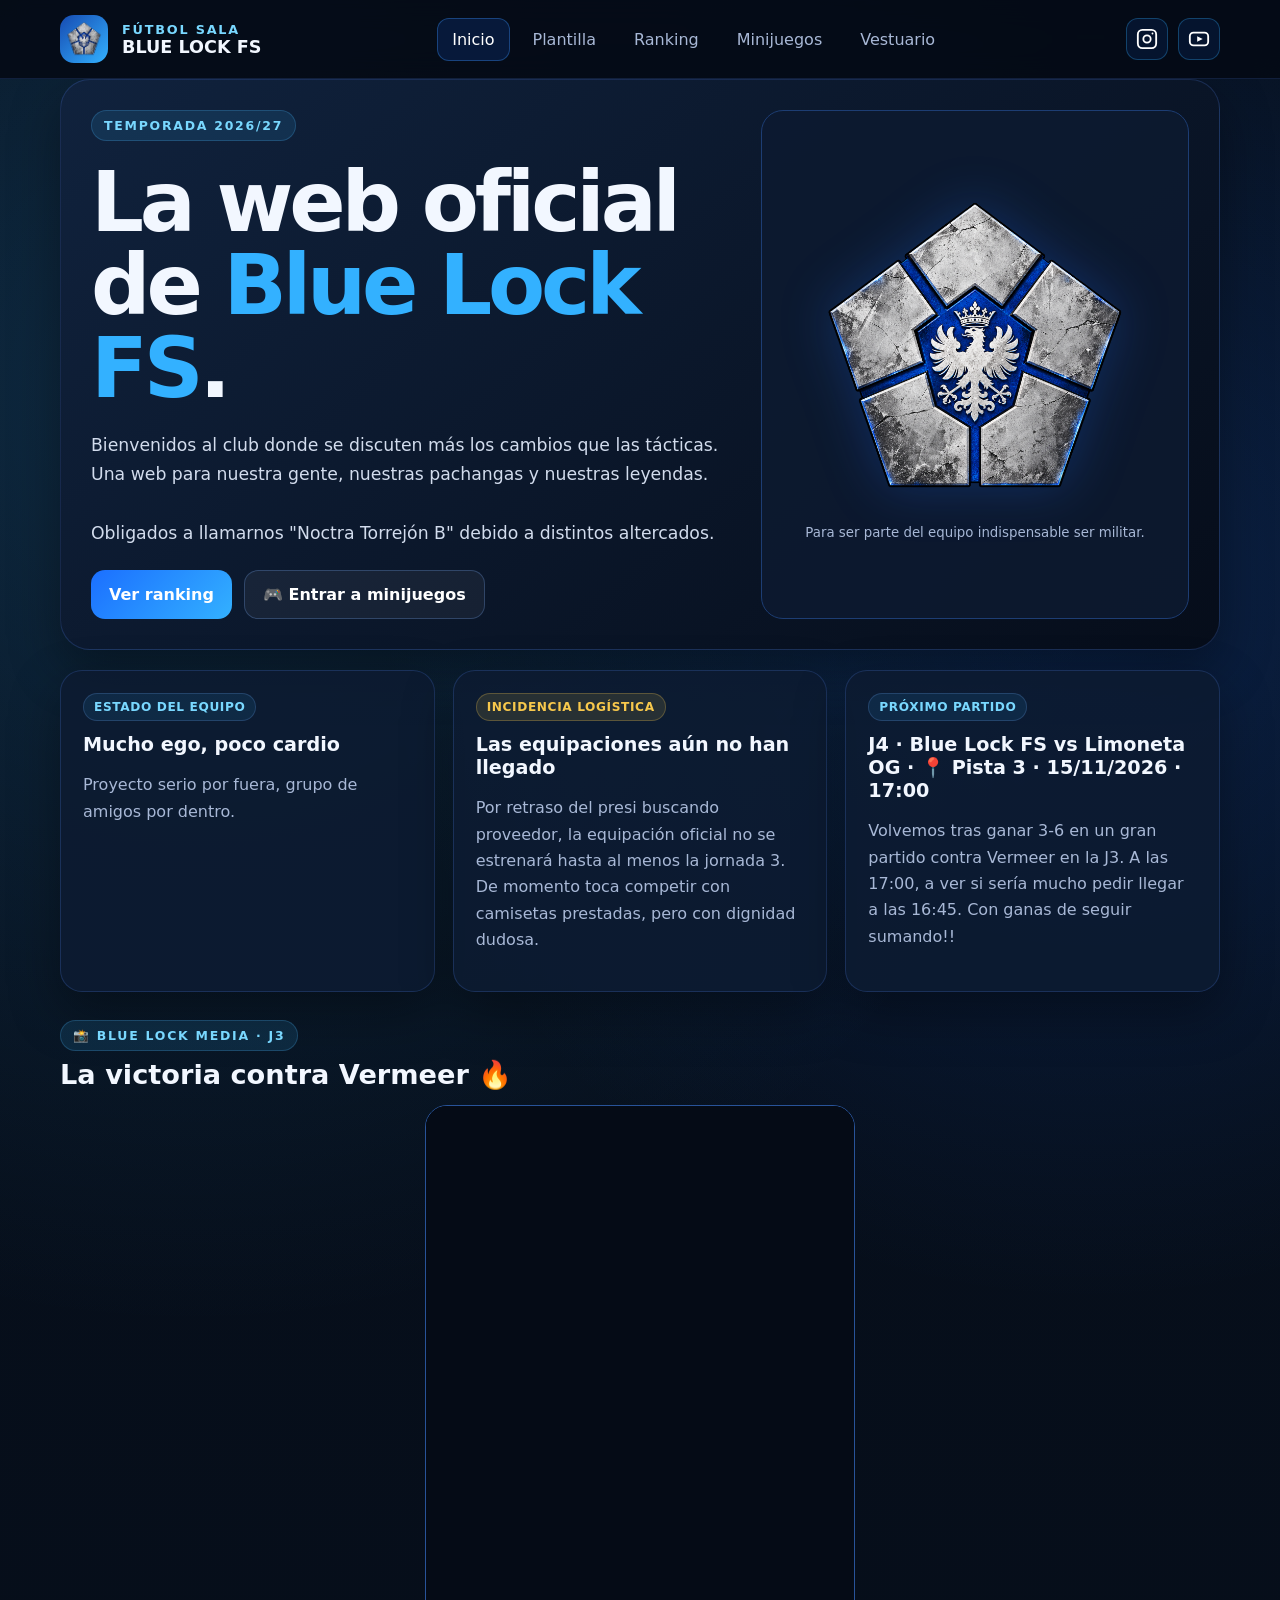
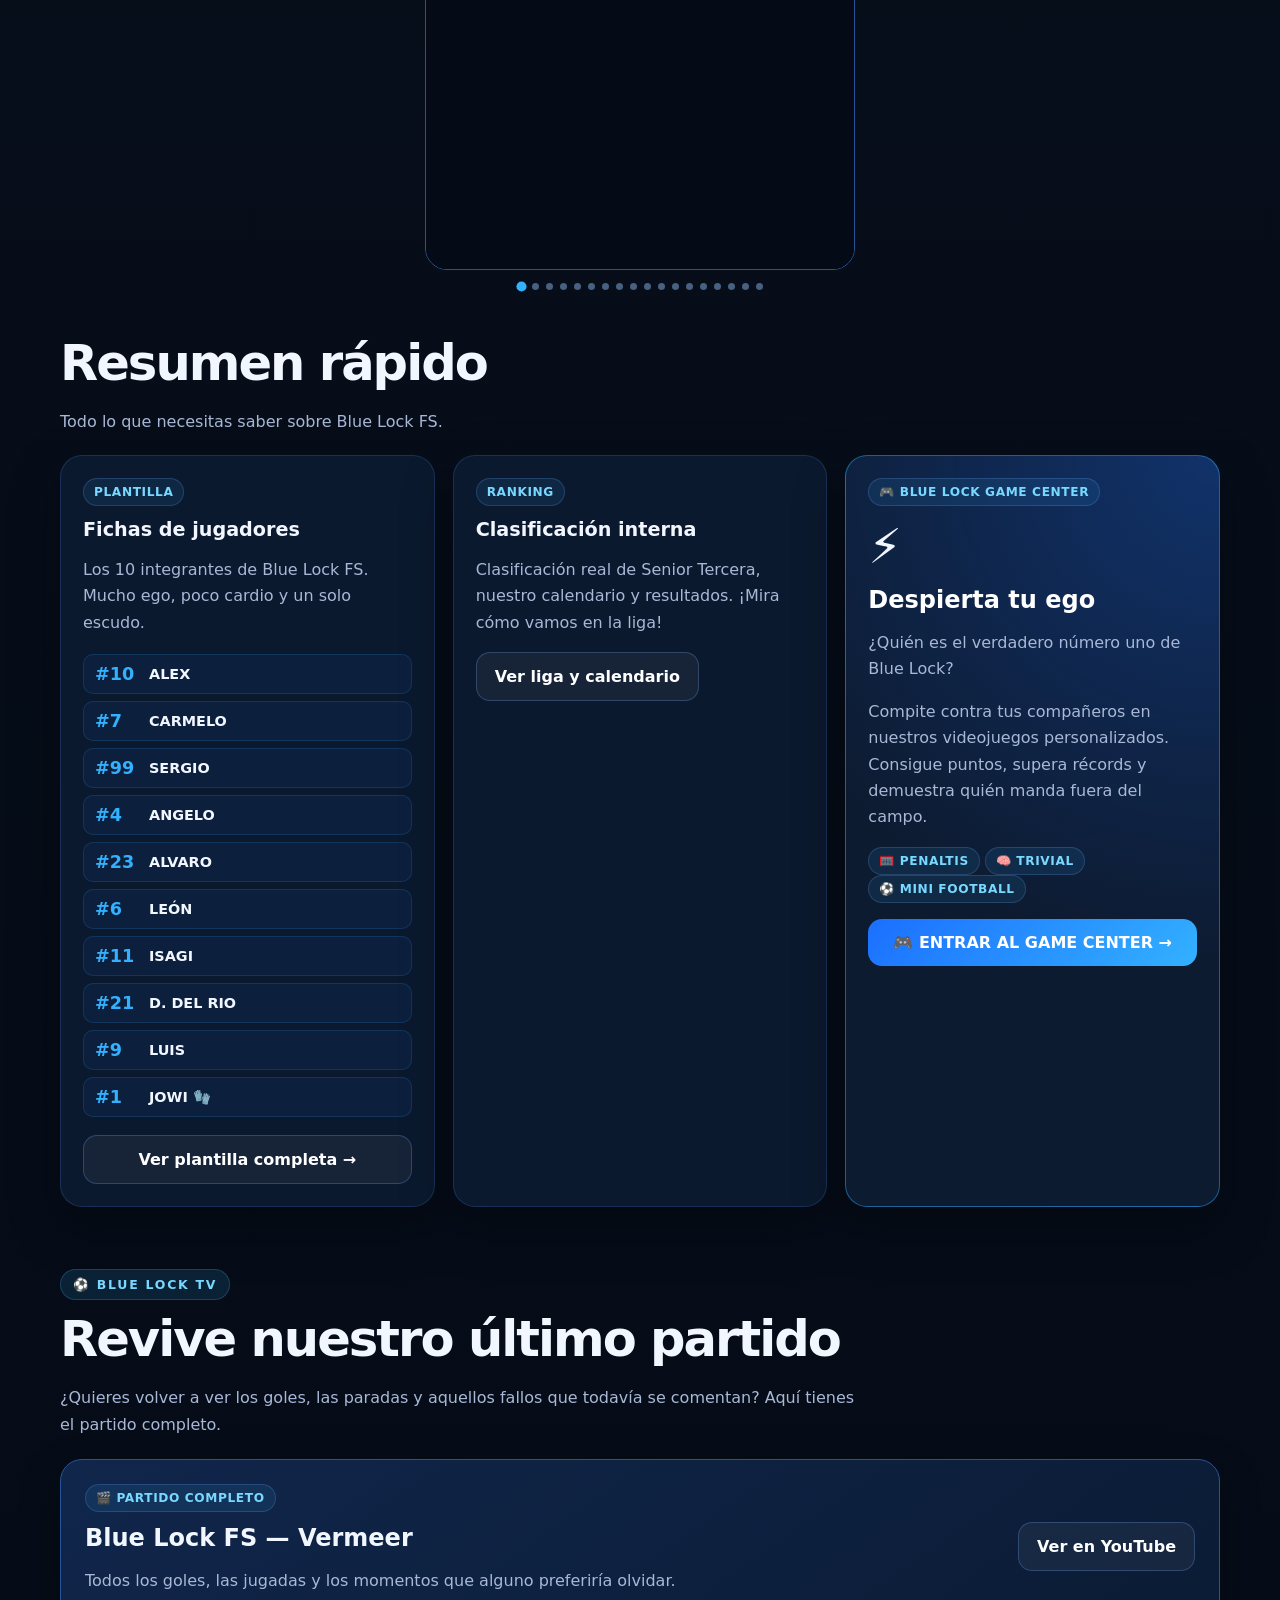
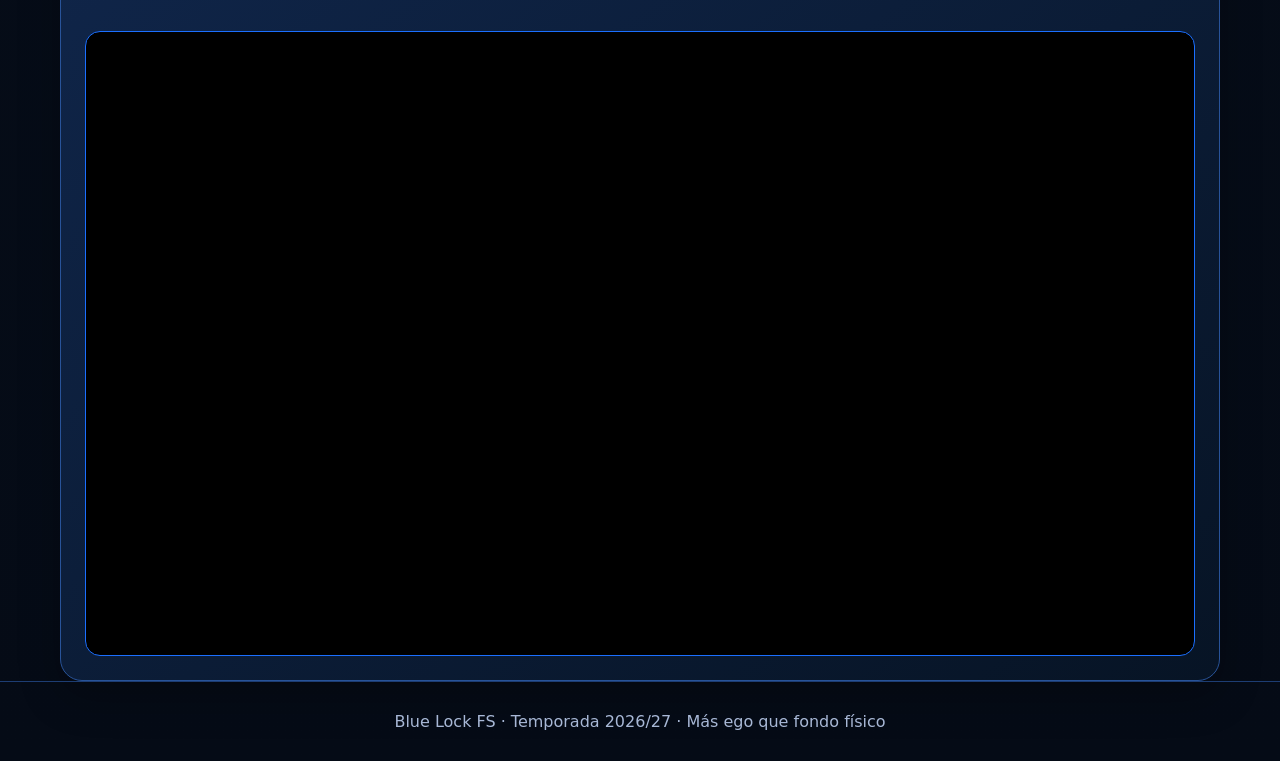
==== commit 9a083737: "Update index.html" ====
--- a/index.html
+++ b/index.html
@@ -317,121 +317,152 @@
 }
 
 /* ========================================= */
-/* GALERÍA J3 - ESTILO INSTAGRAM SIN TEXTOS */
+/* GALERÍA J3 - VERTICAL Y MÁS GRANDE */
 /* ========================================= */
 
 .j3-gallery {
-  margin:28px 0 18px;
-  max-width:100%;
-  min-width:0;
-}
+  margin: 28px 0 18px;
+  max-width: 100%;
+  min-width: 0;
+}
+
 .j3-gallery-head {
-  display:flex;
-  align-items:center;
-  margin-bottom:14px;
-}
+  display: flex;
+  align-items: center;
+  margin-bottom: 14px;
+}
+
 .j3-gallery-head h2 {
-  font-size:clamp(1.2rem,2.8vw,1.7rem);
-  margin:8px 0 0;
-}
+  font-size: clamp(1.2rem, 2.8vw, 1.7rem);
+  margin: 8px 0 0;
+}
+
+/* CONTENEDOR VERTICAL */
 .j3-gallery-track {
-  display:flex;
-  width:100%;
-  max-width:760px;
-  margin:0 auto;
-  gap:0;
-  overflow-x:auto;
-  scroll-snap-type:x mandatory;
-  scroll-behavior:smooth;
-  scrollbar-width:none;
-  border-radius:18px;
-  border:1px solid #285399;
-  background:#050b16;
-  overscroll-behavior-x:contain;
-}
-.j3-gallery-track::-webkit-scrollbar {display:none}
+  display: flex;
+  width: 100%;
+  max-width: 430px;          /* más grande */
+  aspect-ratio: 9 / 16;      /* formato vertical */
+  margin: 0 auto;
+  gap: 0;
+  overflow-x: auto;
+  scroll-snap-type: x mandatory;
+  scroll-behavior: smooth;
+  scrollbar-width: none;
+  border-radius: 22px;
+  border: 1px solid #285399;
+  background: #050b16;
+  overscroll-behavior-x: contain;
+}
+
+.j3-gallery-track::-webkit-scrollbar {
+  display: none;
+}
+
+/* CADA ARCHIVO OCUPA TODA LA “PÁGINA” */
 .j3-gallery-item {
-  flex:0 0 100%;
-  width:100%;
-  min-width:100%;
-  margin:0;
-  padding:0;
-  scroll-snap-align:start;
-  scroll-snap-stop:always;
-  border:0;
-  background:#050b16;
-  display:flex;
-  align-items:center;
-  justify-content:center;
-  cursor:pointer;
-  overflow:hidden;
-}
+  flex: 0 0 100%;
+  width: 100%;
+  min-width: 100%;
+  margin: 0;
+  padding: 0;
+  scroll-snap-align: start;
+  scroll-snap-stop: always;
+  border: 0;
+  background: #050b16;
+  display: flex;
+  align-items: center;
+  justify-content: center;
+  cursor: pointer;
+  overflow: hidden;
+}
+
+/* FOTO / VÍDEO */
 .j3-gallery-item img,
 .j3-gallery-item video {
-  display:block;
-  width:100%;
-  height:330px;
-  object-fit:contain;
-  background:#050b16;
-}
-
-/* PUNTITOS INFERIORES */
+  display: block;
+  width: 100%;
+  height: 100%;
+  object-fit: contain;
+  background: #050b16;
+}
+
+/* PUNTITOS */
 .j3-gallery-dots {
-  display:flex;
-  justify-content:center;
-  align-items:center;
-  gap:7px;
-  margin:13px auto 0;
-  max-width:760px;
-  flex-wrap:wrap;
-}
+  display: flex;
+  justify-content: center;
+  align-items: center;
+  gap: 7px;
+  margin: 13px auto 0;
+  max-width: 430px;
+  flex-wrap: wrap;
+}
+
 .j3-gallery-dot {
-  width:7px;
-  height:7px;
-  padding:0;
-  border:0;
-  border-radius:50%;
-  background:#466181;
-  cursor:pointer;
-  transition:background .2s,transform .2s;
-}
+  width: 7px;
+  height: 7px;
+  padding: 0;
+  border: 0;
+  border-radius: 50%;
+  background: #466181;
+  cursor: pointer;
+  transition: background .2s, transform .2s;
+}
+
 .j3-gallery-dot.active {
-  background:#33b1ff;
-  transform:scale(1.45);
-}
+  background: #33b1ff;
+  transform: scale(1.45);
+}
+
 .j3-gallery-dot:focus-visible {
-  outline:2px solid white;
-  outline-offset:4px;
+  outline: 2px solid white;
+  outline-offset: 4px;
 }
 
 /* VISOR AMPLIADO */
 .j3-gallery-lightbox {
-  position:fixed;
-  inset:0;
-  z-index:200;
-  background:rgba(0,0,0,.94);
-  display:none;
-  align-items:center;
-  justify-content:center;
-  padding:55px 15px 20px;
-}
-.j3-gallery-lightbox.active {display:flex}
+  position: fixed;
+  inset: 0;
+  z-index: 200;
+  background: rgba(0,0,0,.94);
+  display: none;
+  align-items: center;
+  justify-content: center;
+  padding: 55px 15px 20px;
+}
+
+.j3-gallery-lightbox.active {
+  display: flex;
+}
+
 .j3-gallery-lightbox img,
 .j3-gallery-lightbox video {
-  max-width:95vw;
-  max-height:85vh;
-  object-fit:contain;
-}
+  max-width: 95vw;
+  max-height: 85vh;
+  object-fit: contain;
+}
+
 .j3-gallery-close {
-  position:absolute;
-  top:15px;
-  right:25px;
-  background:#18365e;
-  color:white;
-  border:1px solid #3174c9;
-  border-radius:10px;
-  padding:9px 15px;
-  font-size:19px;
+  position: absolute;
+  top: 15px;
+  right: 25px;
+  background: #18365e;
+  color: white;
+  border: 1px solid #3174c9;
+  border-radius: 10px;
+  padding: 9px 15px;
+  font-size: 19px;
+}
+
+/* MÓVIL */
+@media (max-width: 680px) {
+  .j3-gallery-track {
+    max-width: 340px;
+  }
+
+  .j3-gallery-dots {
+    max-width: 340px;
+  }
 }
 
 /* PARTIDO COMPLETO */
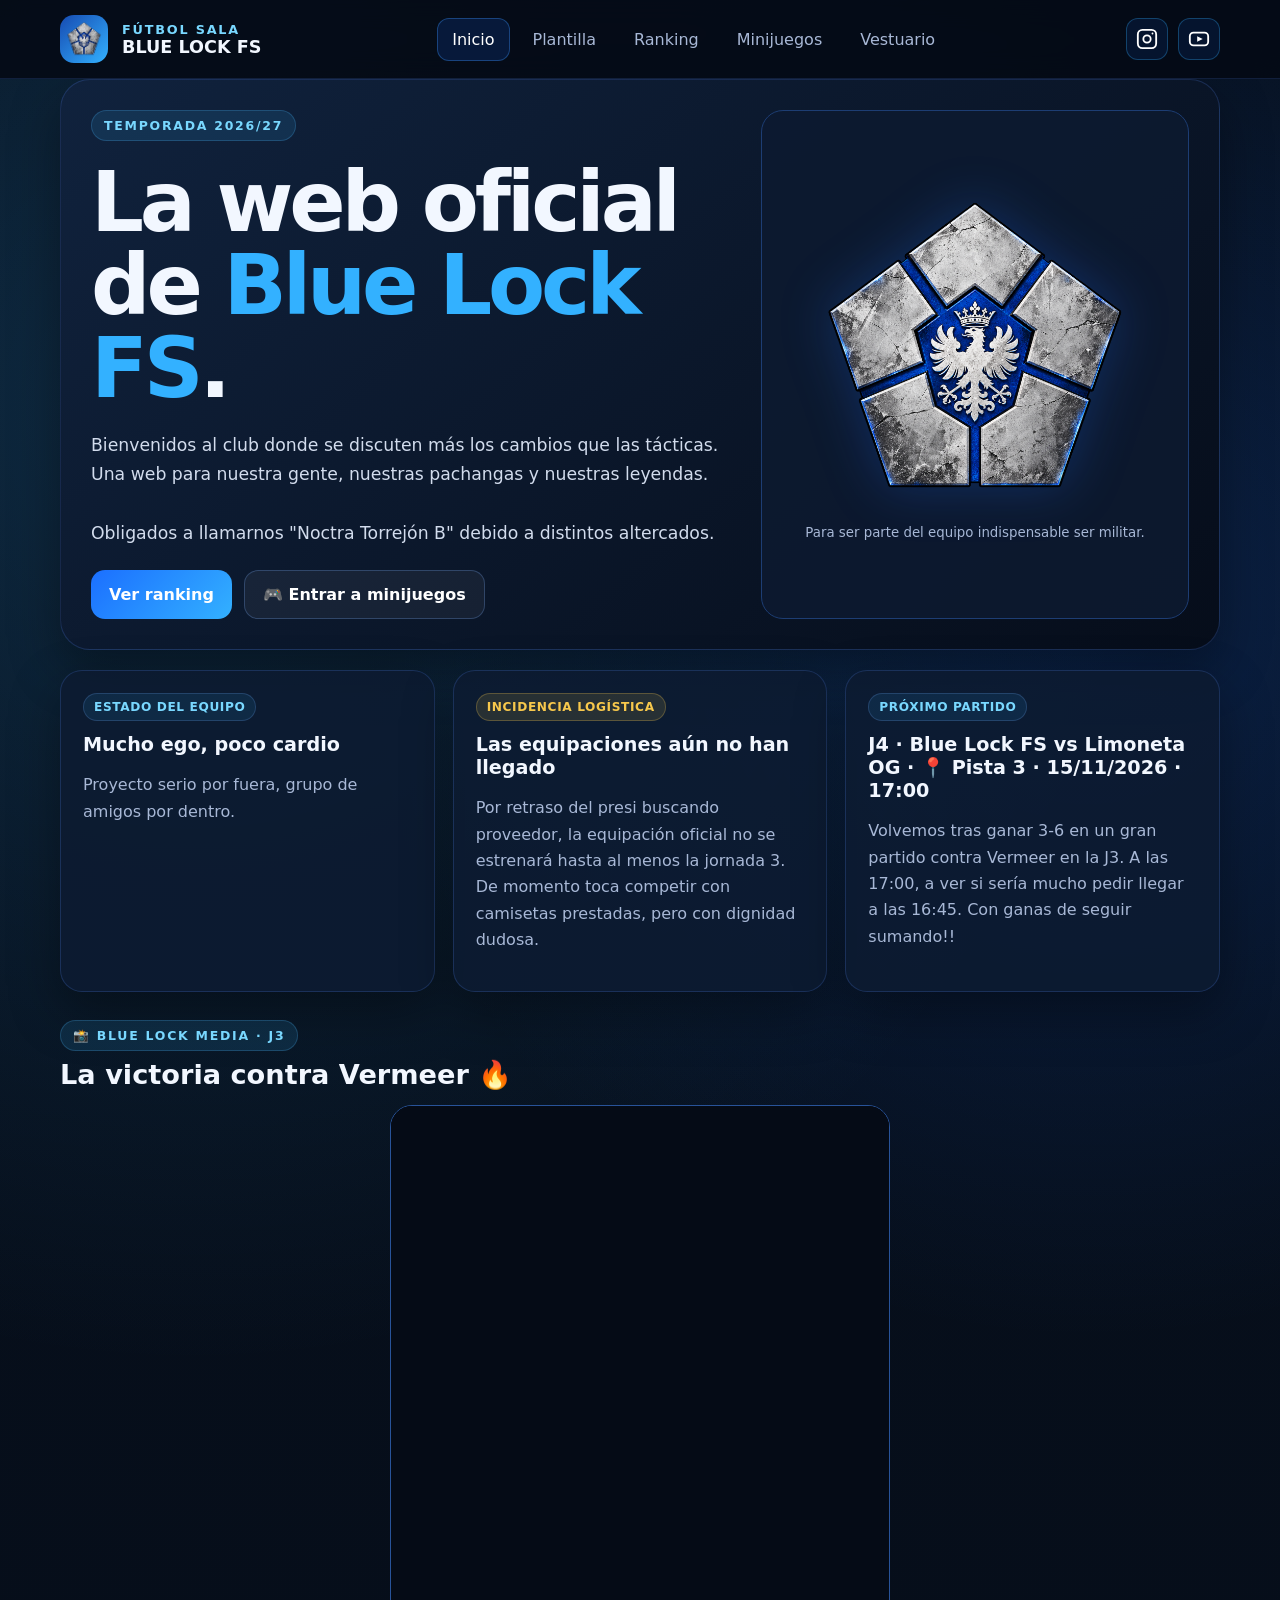
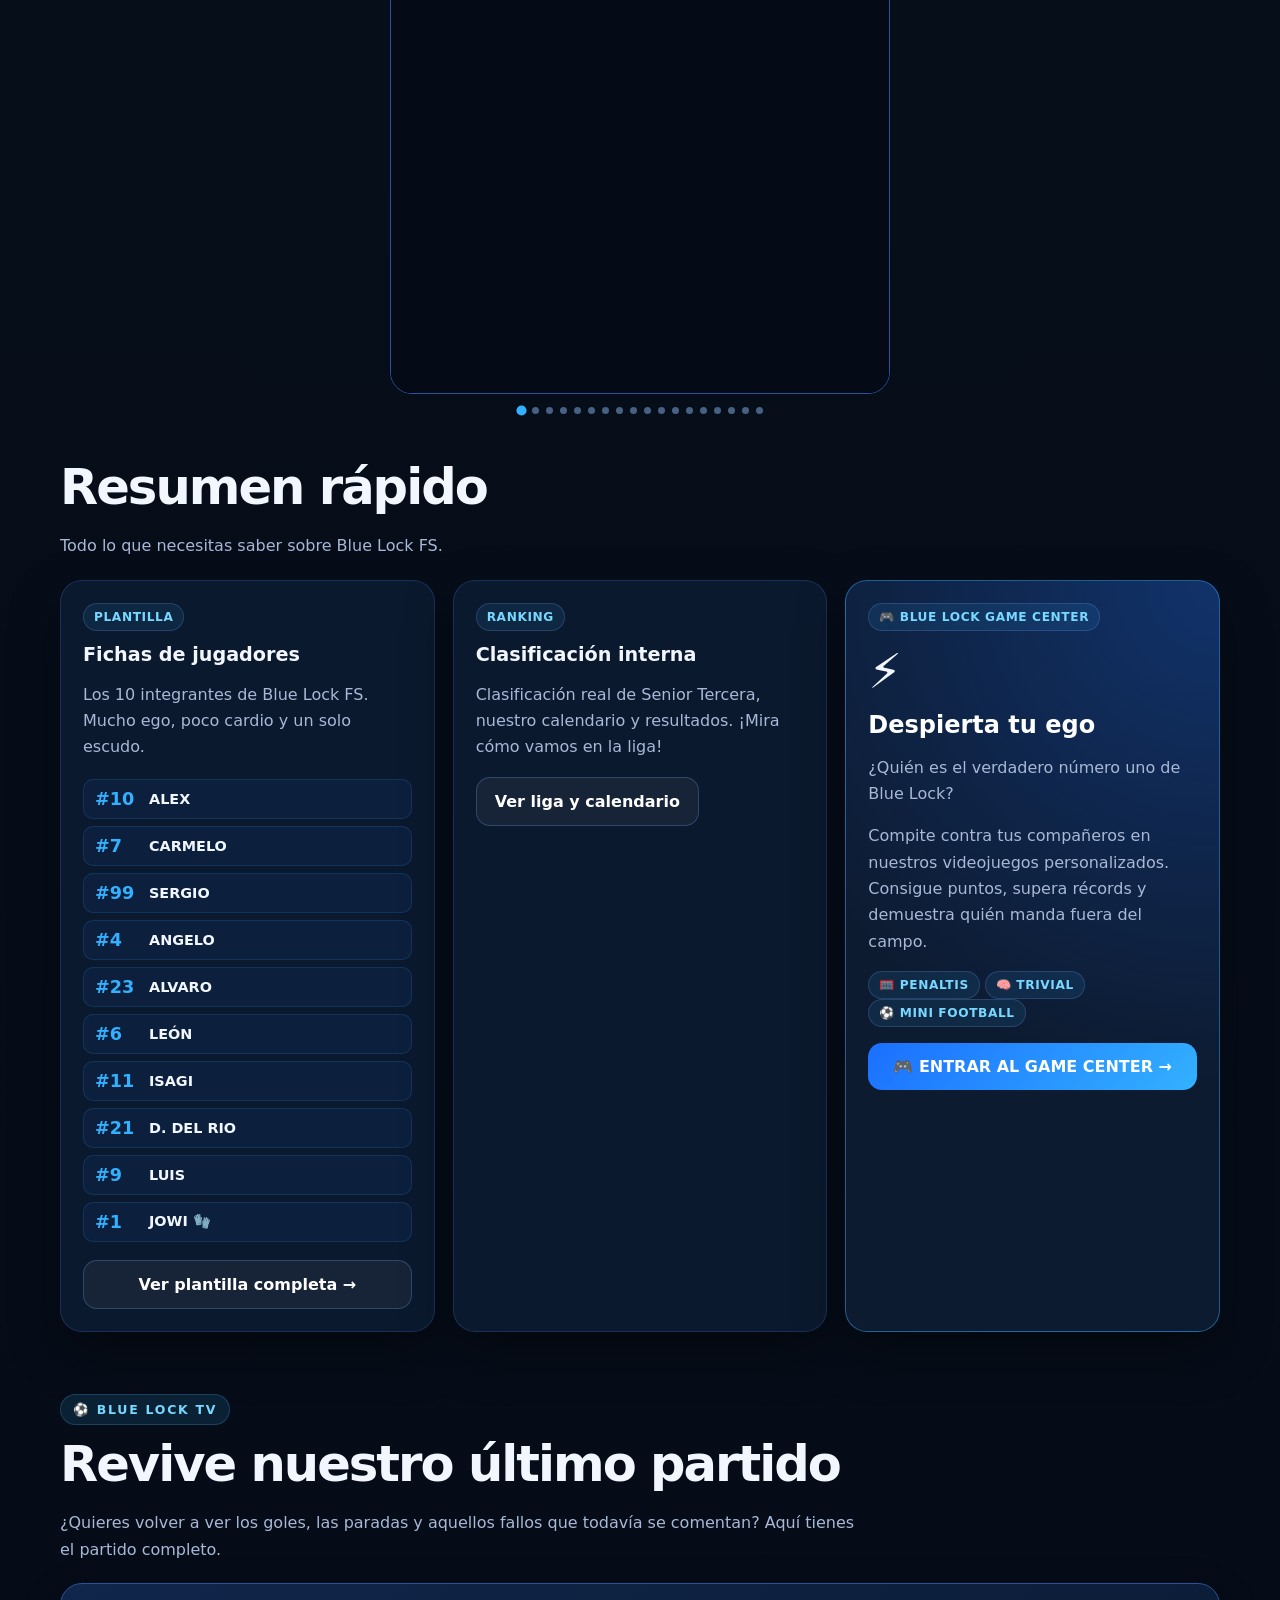
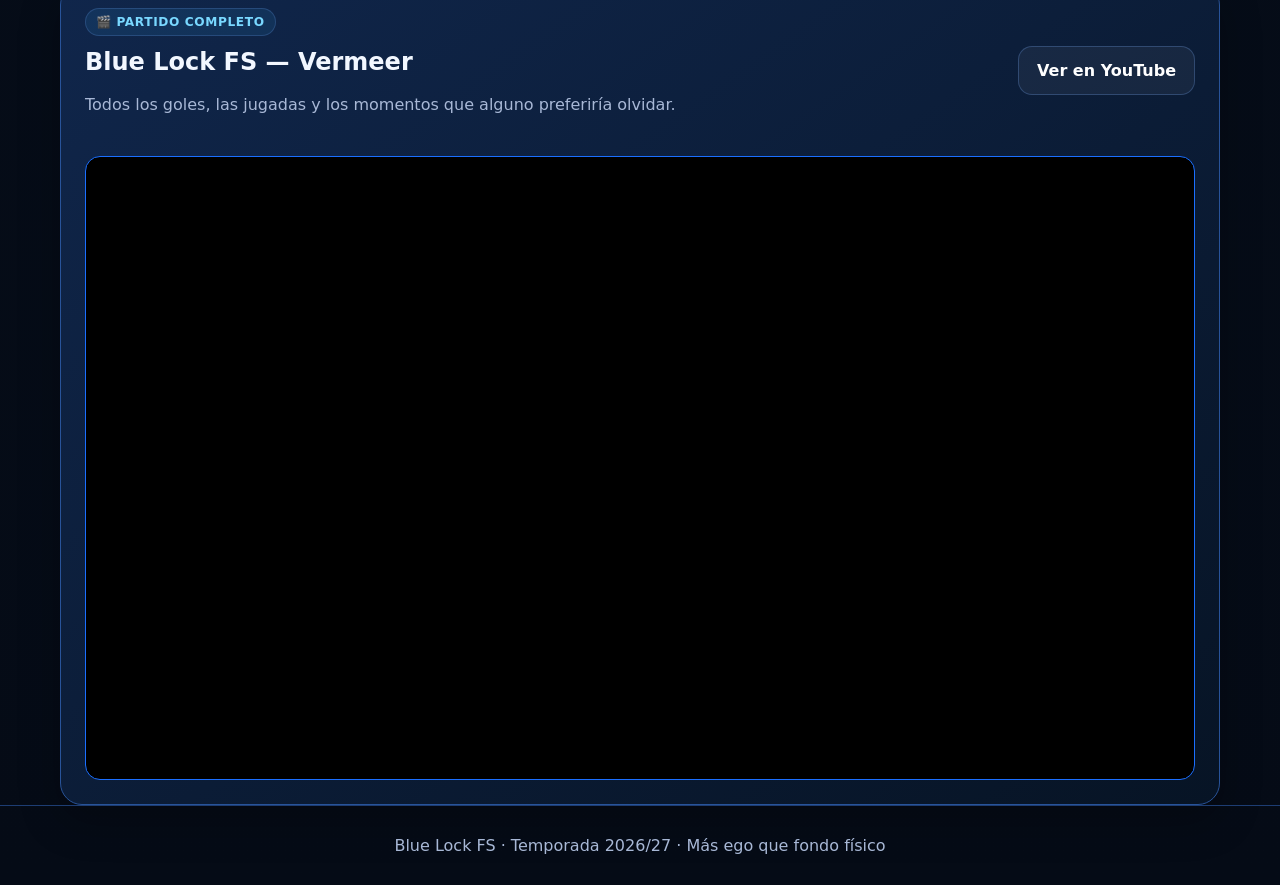
==== commit 0c856a82: "Update index.html" ====
--- a/index.html
+++ b/index.html
@@ -341,7 +341,7 @@
 .j3-gallery-track {
   display: flex;
   width: 100%;
-  max-width: 430px;          /* más grande */
+  max-width: 500px;          /* más grande */
   aspect-ratio: 9 / 16;      /* formato vertical */
   margin: 0 auto;
   gap: 0;
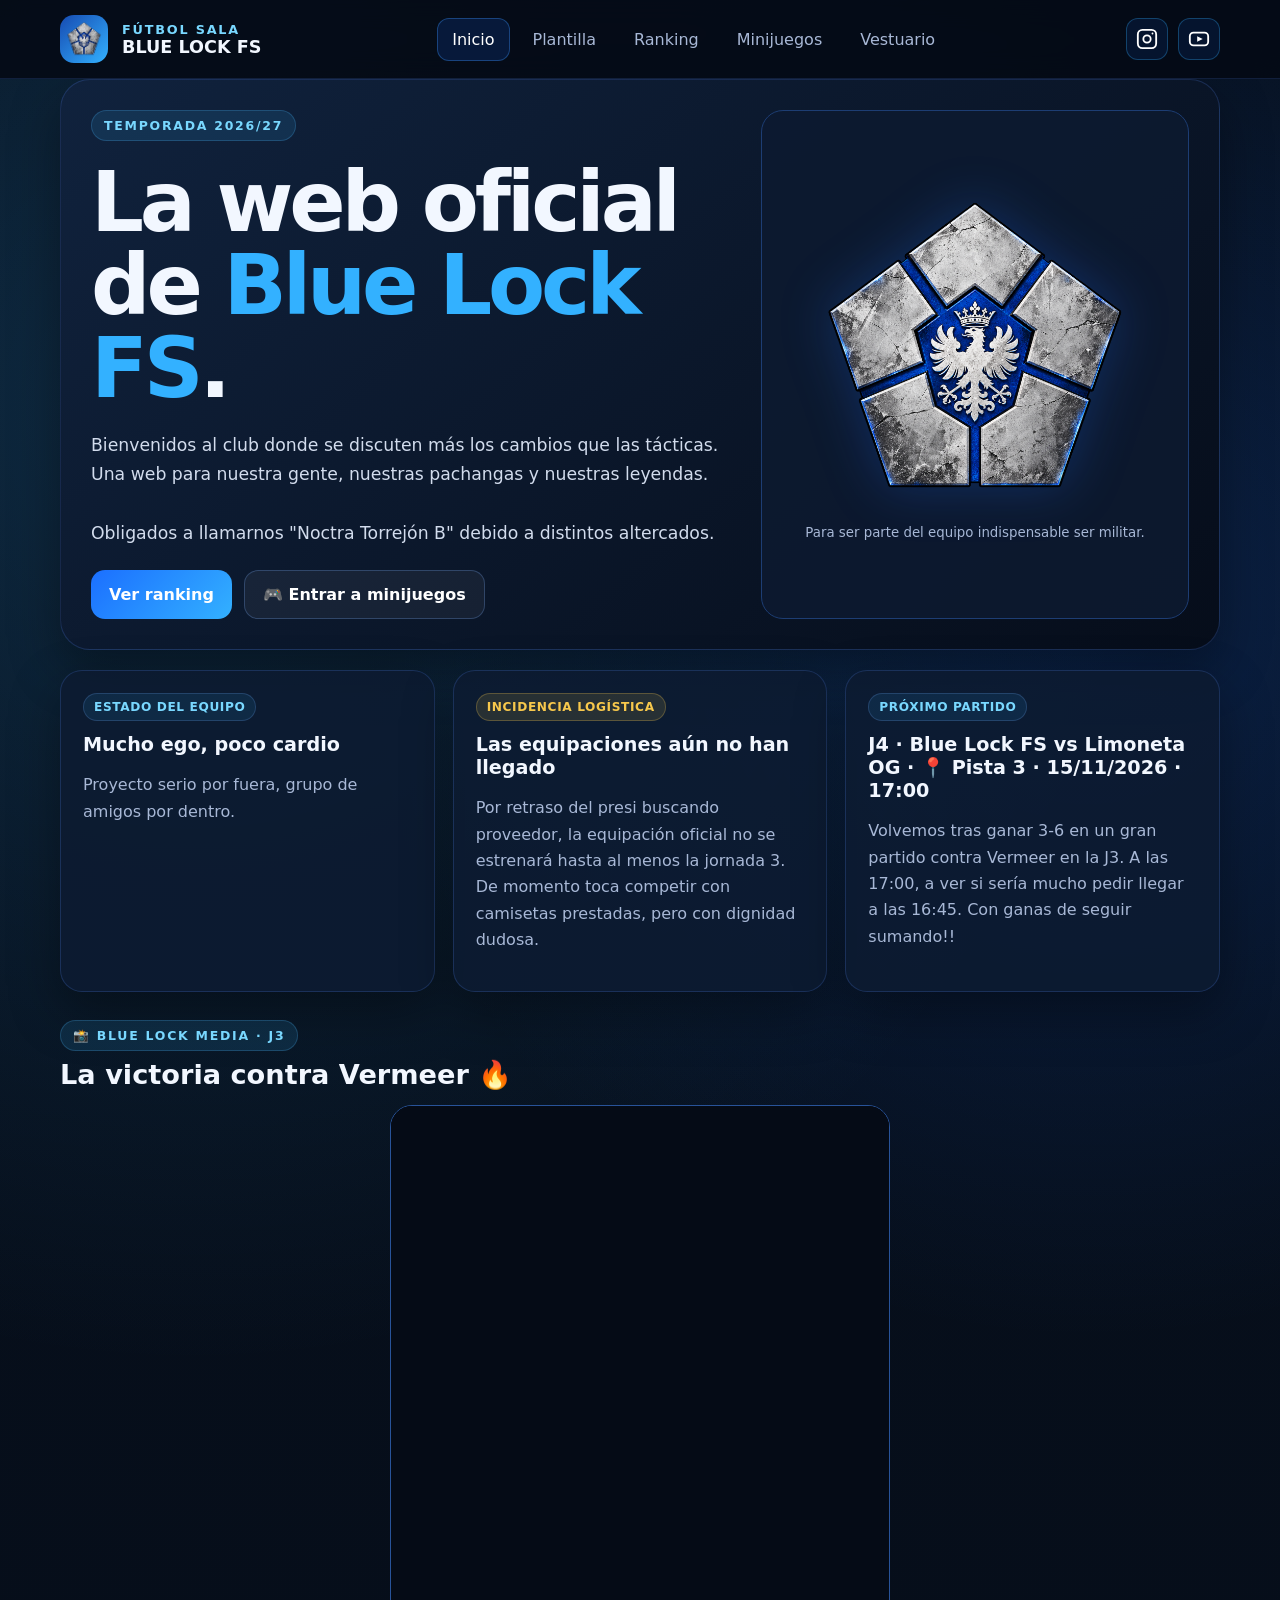
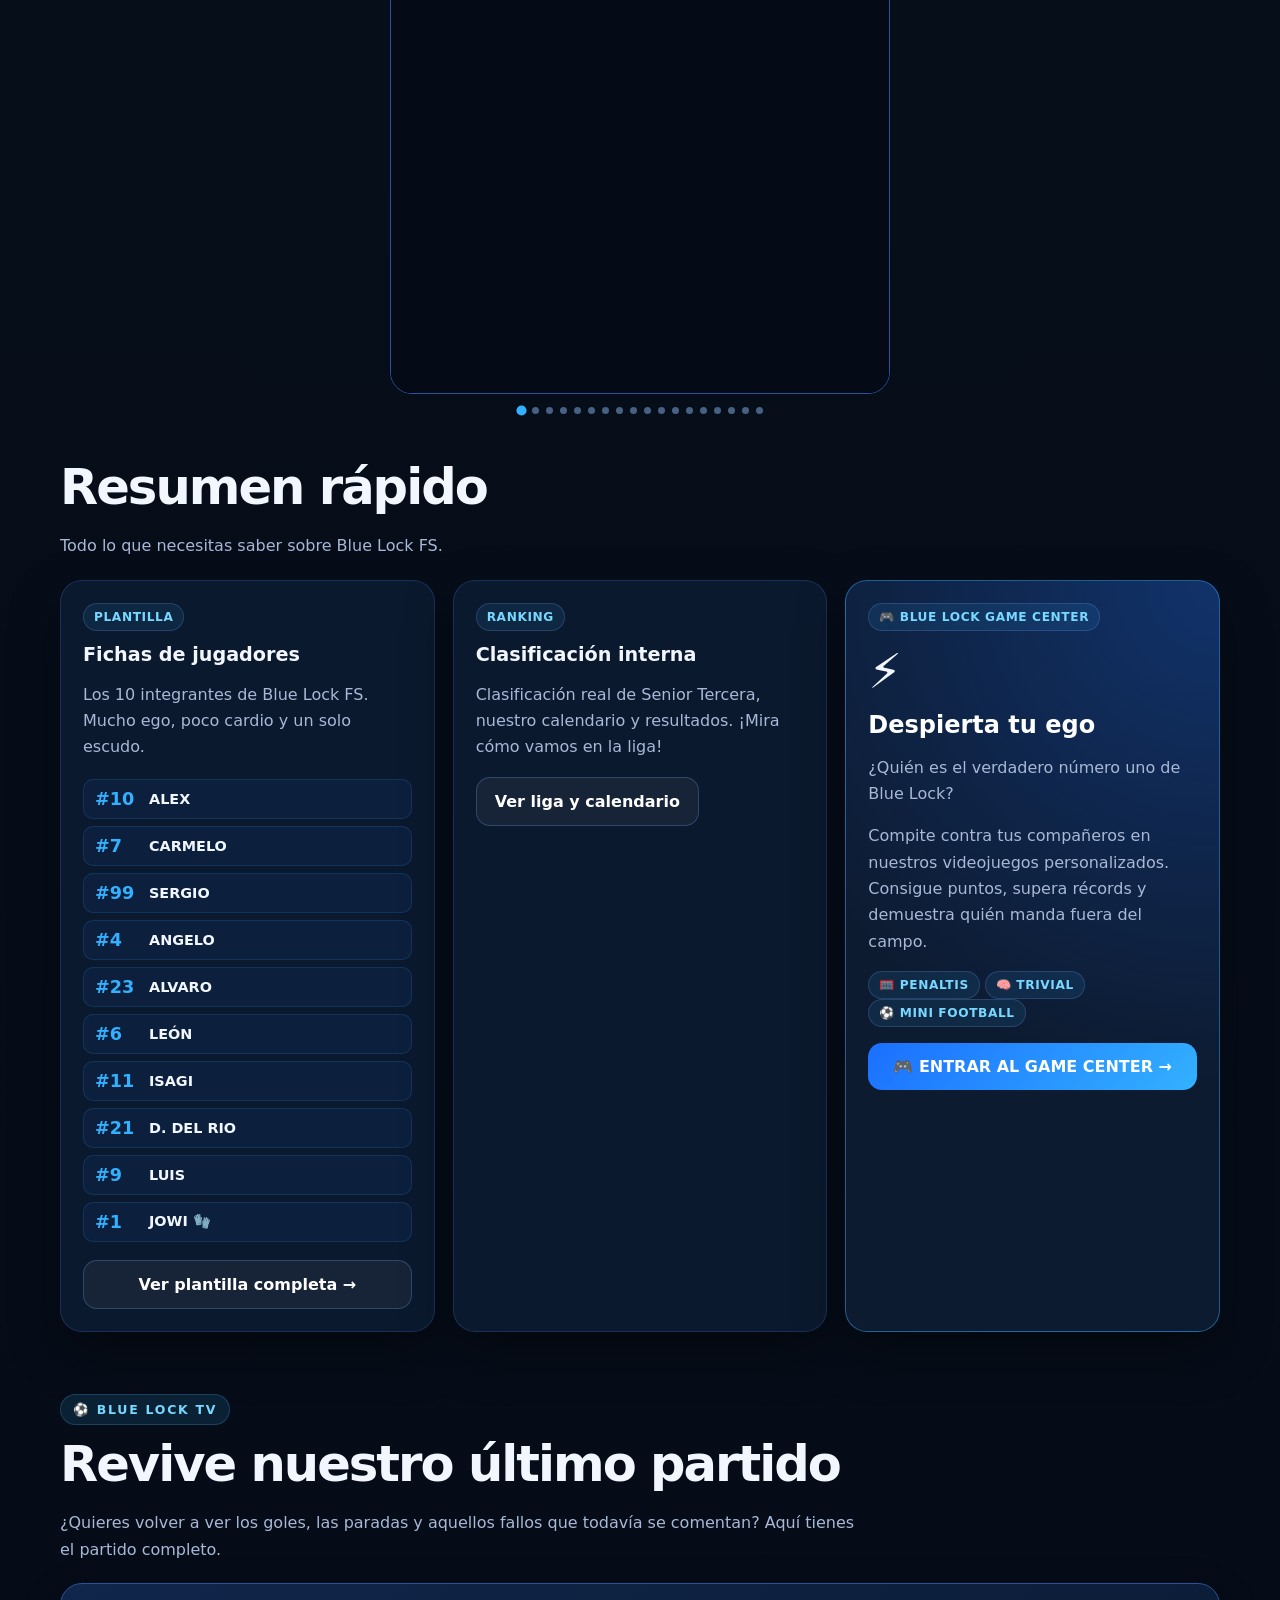
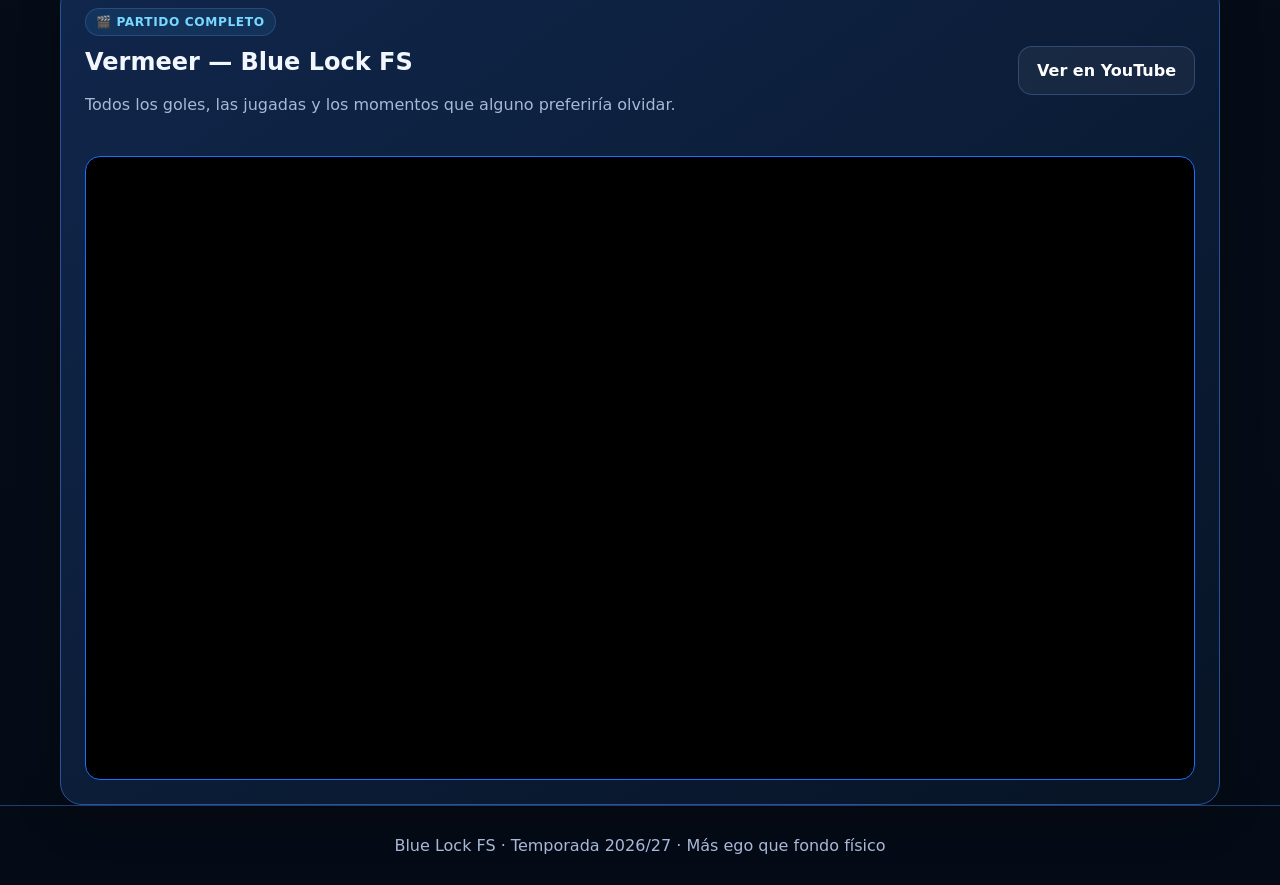
==== commit e05dd3a7: "Update index.html" ====
--- a/index.html
+++ b/index.html
@@ -1091,7 +1091,7 @@
     <div class="partido-header">
       <div>
         <span class="chip">🎬 PARTIDO COMPLETO</span>
-        <h3>Blue Lock FS — Vermeer</h3>
+        <h3>Vermeer — Blue Lock FS</h3>
         <p>
           Todos los goles, las jugadas y los momentos
           que alguno preferiría olvidar.
@@ -1104,14 +1104,7 @@
       </a>
     </div>
     <div class="video-container">
-      <iframe
-        src="https://www.youtube.com/embed/F20PHcZKmz4"
-        title="Blue Lock FS - Vermeer"
-        loading="lazy"
-        allow="accelerometer; autoplay; clipboard-write; encrypted-media; gyroscope; picture-in-picture; web-share"
-        referrerpolicy="strict-origin-when-cross-origin"
-        allowfullscreen>
-      </iframe>
+      <iframe width="560" height="315" src="https://www.youtube.com/embed/VlRuvyj9Ncg?si=dn1IE4LwyoFs4EiN" title="YouTube video player" frameborder="0" allow="accelerometer; autoplay; clipboard-write; encrypted-media; gyroscope; picture-in-picture; web-share" referrerpolicy="strict-origin-when-cross-origin" allowfullscreen></iframe>
     </div>
   </div>
 
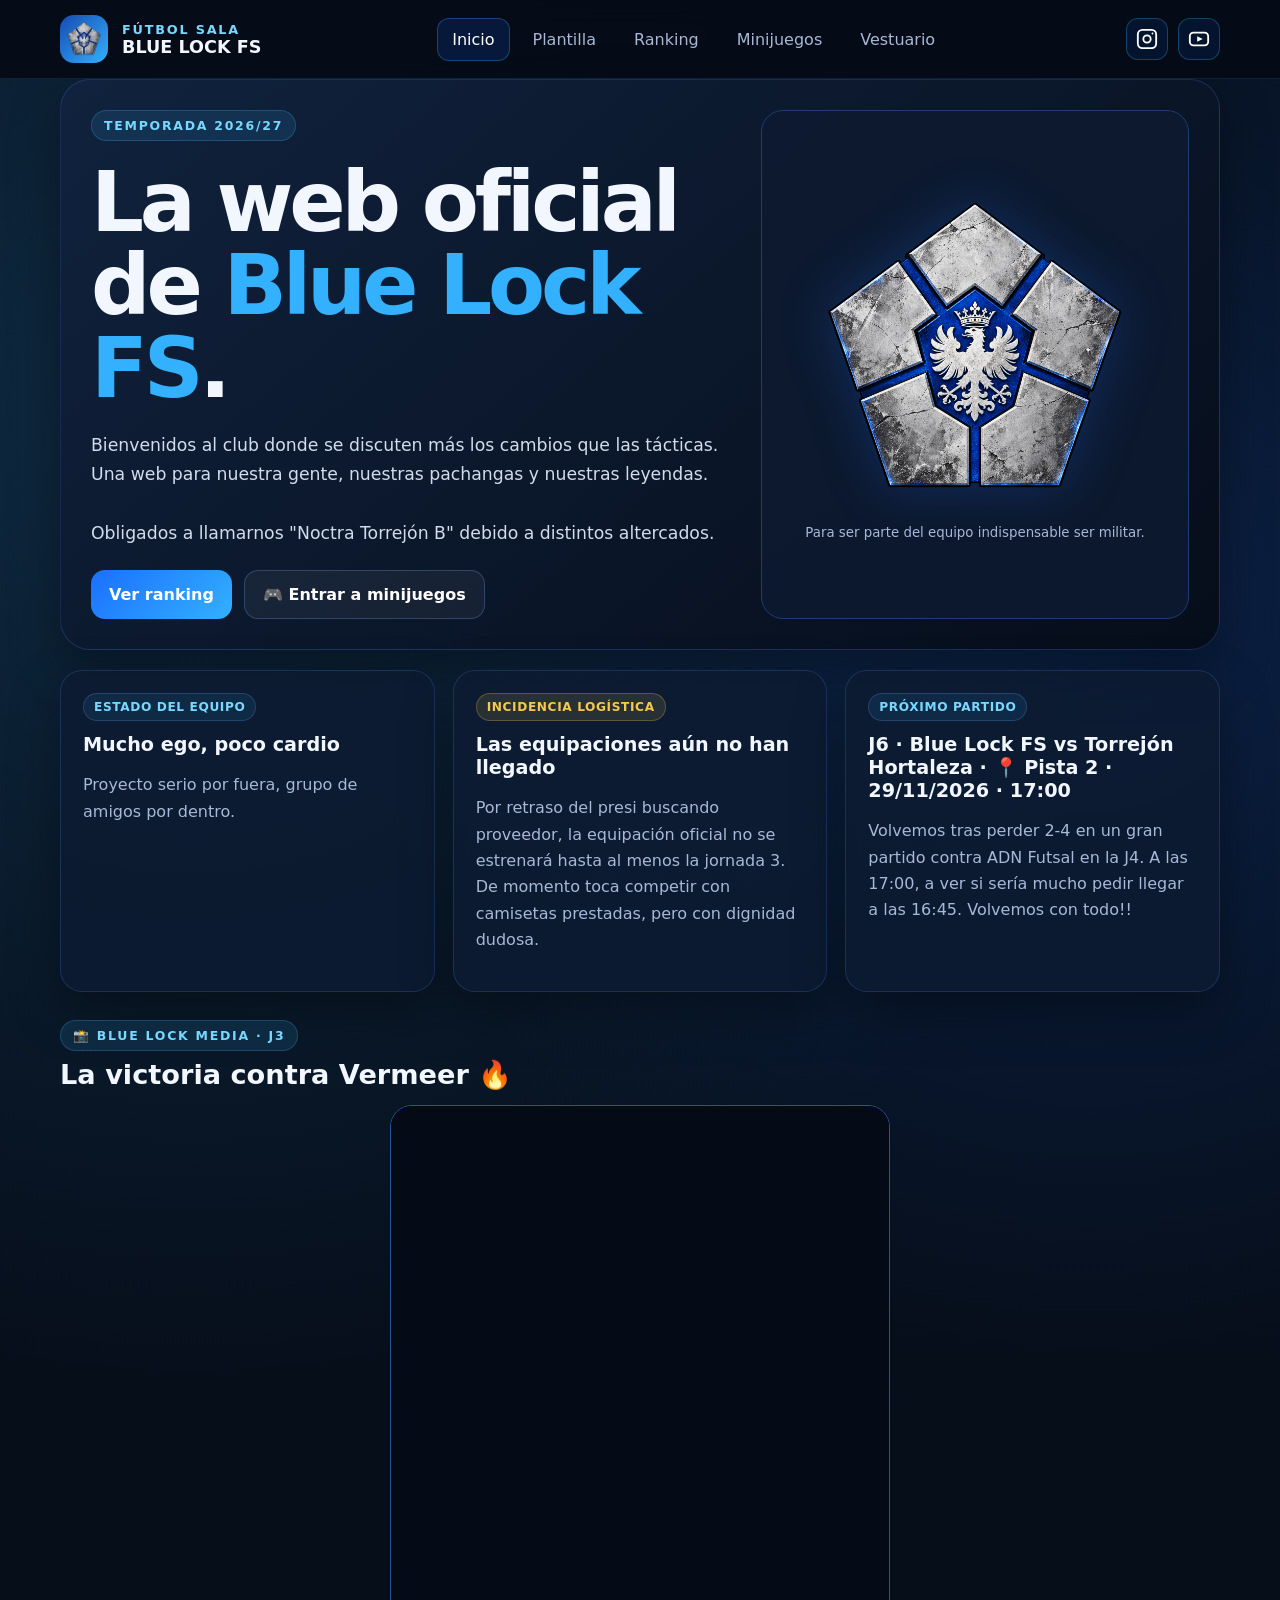
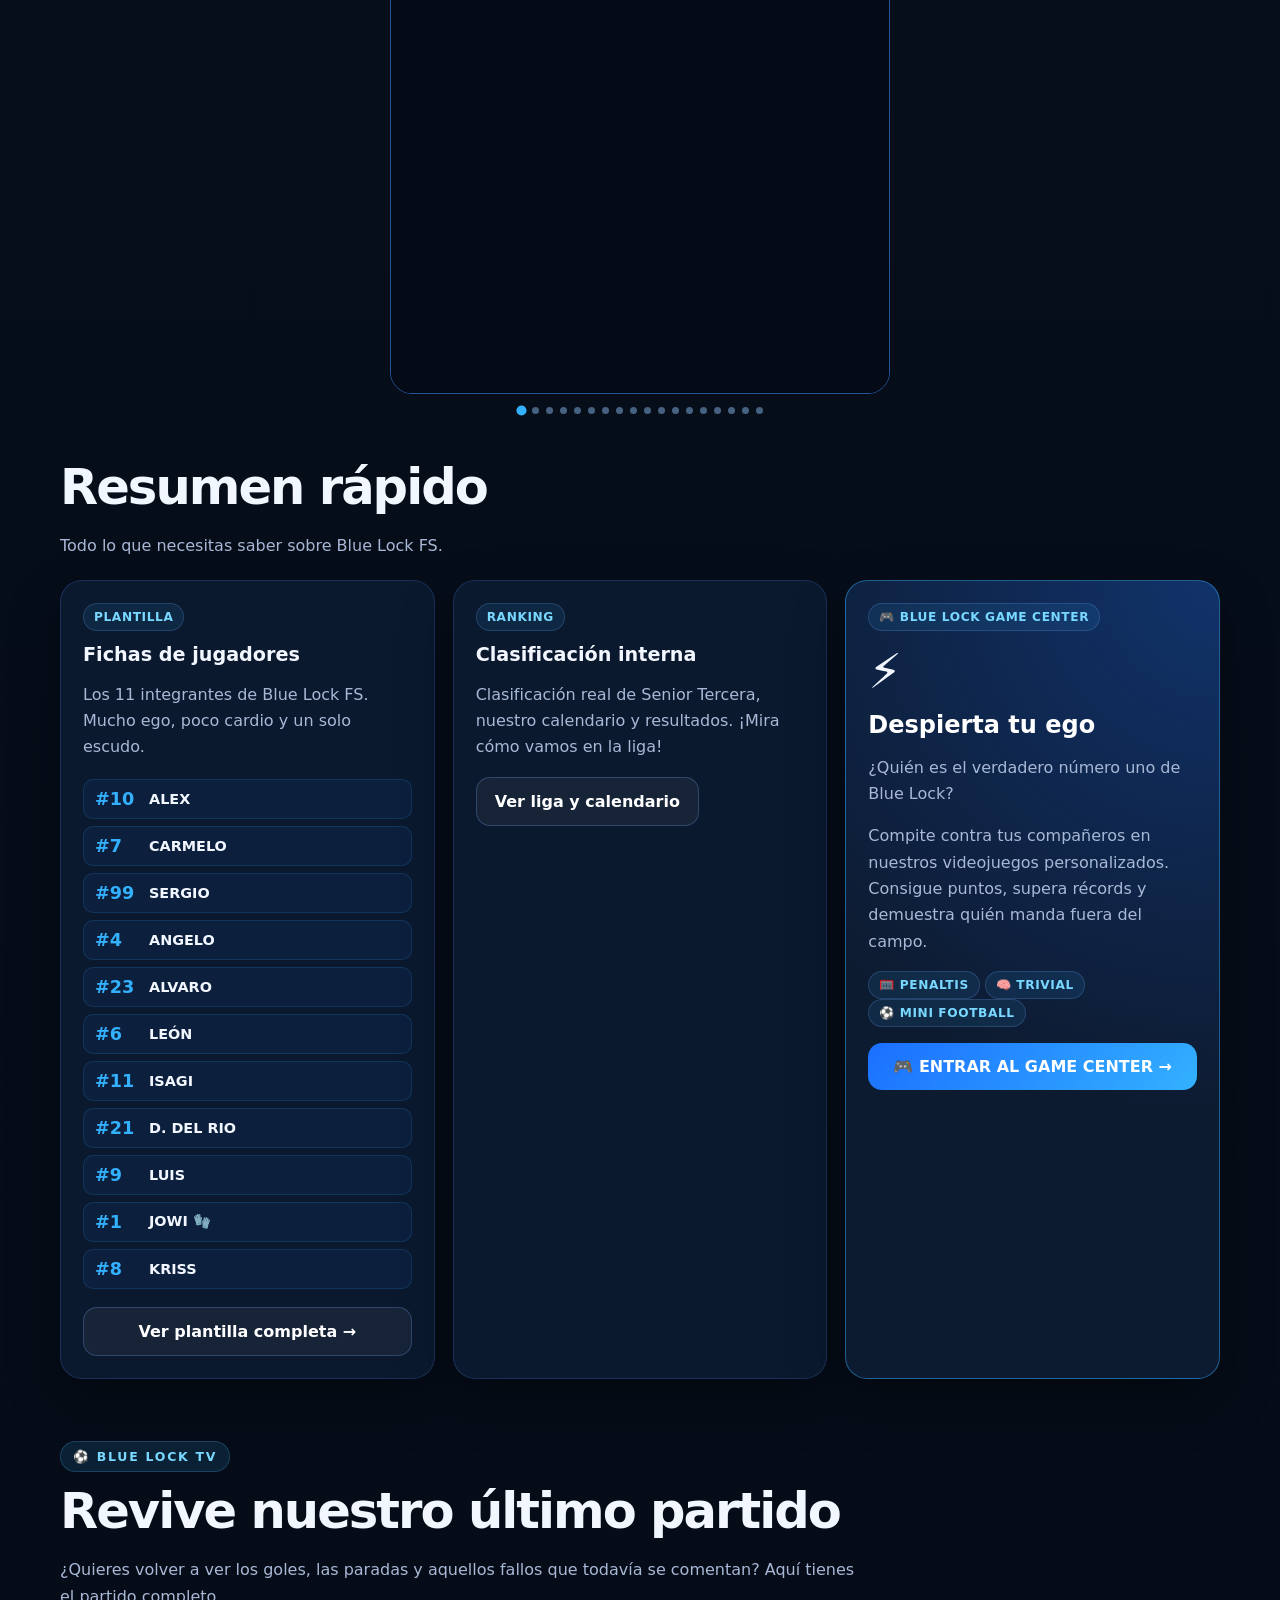
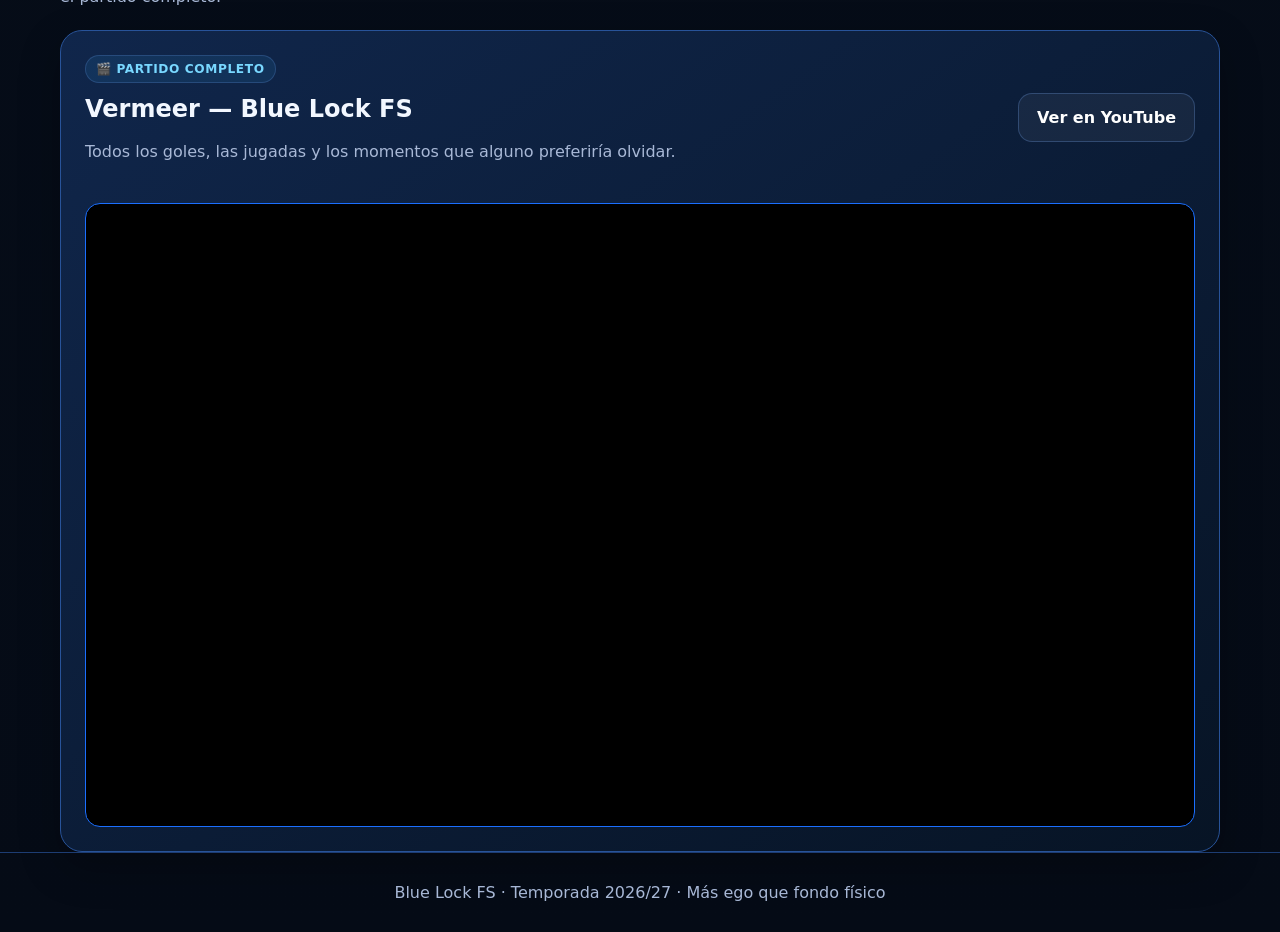
==== commit 6977312b: "Update index.html" ====
--- a/index.html
+++ b/index.html
@@ -869,6 +869,36 @@
     padding:15px 12px;
   }
 }
+
+/* GALERÍA ADAPTADA A MÓVILES */
+@media (max-width: 768px) {
+
+  /* Contenedor de la galería */
+  .galeria,
+  .gallery,
+  .media-gallery {
+    width: 100%;
+    max-width: 100%;
+    padding: 8px;
+  }
+
+  /* Fotografías y vídeos */
+  .galeria img,
+  .galeria video,
+  .gallery img,
+  .gallery video,
+  .media-gallery img,
+  .media-gallery video {
+    display: block;
+    width: 100%;
+    max-width: 100%;
+    height: auto;
+    max-height: 80dvh;
+    object-fit: contain;
+    margin: 0 auto;
+  }
+}
+
 </style>
 </head>
 
@@ -988,15 +1018,15 @@
     <article class="mini-card">
       <span class="chip">Próximo partido</span>
       <h3>
-        J4 · Blue Lock FS vs Limoneta OG ·
-        📍 Pista 3 · 15/11/2026 · 17:00
+        J6 · Blue Lock FS vs Torrejón Hortaleza ·
+        📍 Pista 2 · 29/11/2026 · 17:00
       </h3>
       <p>
-        Volvemos tras ganar 3-6 en un gran partido
-        contra Vermeer en la J3.
+        Volvemos tras perder 2-4 en un gran partido
+        contra ADN Futsal en la J4.
         A las 17:00, a ver si sería mucho pedir
         llegar a las 16:45.
-        Con ganas de seguir sumando!!
+        Volvemos con todo!!
       </p>
     </article>
 
@@ -1030,7 +1060,7 @@
       <span class="chip">Plantilla</span>
       <h3>Fichas de jugadores</h3>
       <p>
-        Los 10 integrantes de Blue Lock FS.
+        Los 11 integrantes de Blue Lock FS.
         Mucho ego, poco cardio y un solo escudo.
       </p>
       <div class="home-roster" id="home-roster"></div>
@@ -1117,7 +1147,7 @@
     <span class="eyebrow">BLUE LOCK FS · 2026/27</span>
     <h2>Los egoístas del equipo</h2>
     <p>
-      Diez jugadores, un escudo y demasiada confianza.
+      Once jugadores, un escudo y demasiada confianza.
       Aquí están los elegidos para conquistar la liga...
       o al menos llegar puntuales al partido.
     </p>
@@ -1260,6 +1290,19 @@
           expectativas. El protegido del equipo,
           con 16 años os hundirá.
           No le subestiméis, irá con todo.
+        </p>
+      </div>
+    </article>
+
+    <article class="roster-card goalkeeper-card">
+      <img class="roster-photo" src="assets/Kriss.png" alt="Kriss">
+      <div class="roster-info">
+        <h3>#8 · KRISS</h3>
+        <span class="chip">Jugador</span>
+        <p>
+          Es un placer anunciar a nuestro nuevo integrante que lucirá el dorsal 8. 
+          Si es amigo de Hugo como mínimo esperamos que de dos pases seguidos.
+          Tiene talento para la música y viene dispuesto a dar espectáculo...
         </p>
       </div>
     </article>
@@ -1337,7 +1380,7 @@
       <div class="league-card-heading">
         <span class="chip">🏆 CLASIFICACIÓN REAL</span>
         <h3>Tabla de la liga</h3>
-        <p>Clasificación después de la jornada 3.</p>
+        <p>Clasificación después de la jornada 5.</p>
       </div>
 
       <div class="league-table-wrap">
@@ -1350,18 +1393,18 @@
             </tr>
           </thead>
           <tbody>
-            <tr><td>1</td><td class="team-name">Limoneta OG</td><td>3</td><td>3</td><td>0</td><td>0</td><td>13</td><td>1</td><td>+12</td><td><strong>9</strong></td></tr>
-            <tr><td>2</td><td class="team-name">Fifita</td><td>3</td><td>2</td><td>1</td><td>0</td><td>10</td><td>6</td><td>+4</td><td><strong>7</strong></td></tr>
-            <tr><td>3</td><td class="team-name">Borussia Donuts</td><td>3</td><td>2</td><td>0</td><td>1</td><td>11</td><td>8</td><td>+3</td><td><strong>6</strong></td></tr>
-            <tr><td>4</td><td class="team-name">Águilas Team</td><td>3</td><td>2</td><td>0</td><td>1</td><td>7</td><td>6</td><td>+1</td><td><strong>6</strong></td></tr>
-            <tr><td>5</td><td class="team-name">Taka Taka B</td><td>3</td><td>1</td><td>1</td><td>1</td><td>5</td><td>4</td><td>+1</td><td><strong>4</strong></td></tr>
-            <tr class="our-team"><td>6</td><td class="team-name">Blue Lock FS</td><td>2</td><td>1</td><td>1</td><td>0</td><td>8</td><td>5</td><td>+3</td><td><strong>4</strong></td></tr>
-            <tr><td>7</td><td class="team-name">Class Hair Salon</td><td>3</td><td>1</td><td>1</td><td>1</td><td>8</td><td>8</td><td>0</td><td><strong>4</strong></td></tr>
-            <tr><td>8</td><td class="team-name">ADN Futsal</td><td>2</td><td>1</td><td>0</td><td>1</td><td>2</td><td>5</td><td>-3</td><td><strong>3</strong></td></tr>
-            <tr><td>9</td><td class="team-name">Torrejón Hortaleza</td><td>3</td><td>0</td><td>0</td><td>3</td><td>6</td><td>10</td><td>-4</td><td><strong>0</strong></td></tr>
-            <tr><td>10</td><td class="team-name">Vermeer</td><td>2</td><td>0</td><td>0</td><td>2</td><td>3</td><td>10</td><td>-7</td><td><strong>0</strong></td></tr>
-            <tr><td>11</td><td class="team-name">Real Fachadolid</td><td>3</td><td>0</td><td>0</td><td>3</td><td>2</td><td>12</td><td>-10</td><td><strong>0</strong></td></tr>
-          </tbody>
+  <tr><td>1</td><td class="team-name">Limoneta OG</td><td>5</td><td>4</td><td>0</td><td>1</td><td>17</td><td>7</td><td>+10</td><td><strong>12</strong></td></tr>
+  <tr><td>2</td><td class="team-name">Águilas Team</td><td>5</td><td>4</td><td>0</td><td>1</td><td>16</td><td>7</td><td>+9</td><td><strong>12</strong></td></tr>
+  <tr><td>3</td><td class="team-name">Fifita</td><td>4</td><td>3</td><td>1</td><td>0</td><td>14</td><td>7</td><td>+7</td><td><strong>10</strong></td></tr>
+  <tr><td>4</td><td class="team-name">Borussia Donuts</td><td>5</td><td>3</td><td>0</td><td>2</td><td>17</td><td>18</td><td>-1</td><td><strong>9</strong></td></tr>
+  <tr><td>5</td><td class="team-name">ADN Futsal</td><td>4</td><td>3</td><td>0</td><td>1</td><td>11</td><td>9</td><td>+2</td><td><strong>9</strong></td></tr>
+  <tr class="our-team"><td>6</td><td class="team-name">Blue Lock FS</td><td>4</td><td>2</td><td>1</td><td>1</td><td>14</td><td>9</td><td>+5</td><td><strong>7</strong></td></tr>
+  <tr><td>7</td><td class="team-name">Class Hair Salon</td><td>5</td><td>2</td><td>1</td><td>2</td><td>14</td><td>15</td><td>-1</td><td><strong>7</strong></td></tr>
+  <tr><td>8</td><td class="team-name">Taka Taka B</td><td>5</td><td>1</td><td>1</td><td>3</td><td>7</td><td>11</td><td>-4</td><td><strong>4</strong></td></tr>
+  <tr><td>9</td><td class="team-name">Vermeer</td><td>4</td><td>1</td><td>0</td><td>3</td><td>9</td><td>15</td><td>-6</td><td><strong>3</strong></td></tr>
+  <tr><td>10</td><td class="team-name">Torrejón Hortaleza</td><td>4</td><td>0</td><td>0</td><td>4</td><td>6</td><td>14</td><td>-8</td><td><strong>0</strong></td></tr>
+  <tr><td>11</td><td class="team-name">Real Fachadolid</td><td>5</td><td>0</td><td>0</td><td>5</td><td>9</td><td>22</td><td>-13</td><td><strong>0</strong></td></tr>
+</tbody>
         </table>
       </div>
 
@@ -1383,20 +1426,20 @@
       </div>
 
       <div class="next-match">
-        <span class="chip">PRÓXIMO PARTIDO · JORNADA 4</span>
+        <span class="chip">PRÓXIMO PARTIDO · JORNADA 6</span>
         <div class="match-versus">
           BLUE LOCK FS
           <span style="color:#86addd">vs</span>
-          <strong>LIMONETA OG</strong>
+          <strong>TORREJÓN HORTALEZA</strong>
         </div>
         <div class="match-meta">
-          <span>📅 15/11/2026</span>
-          <span>📍 Pista 3</span>
+          <span>📅 29/11/2026</span>
+          <span>📍 Pista 2</span>
           <span>🕒 17:00</span>
         </div>
         <p style="color:#b8d5fa;font-size:.9rem;line-height:1.55">
-          Tras el 3–6 contra Vermeer, volvemos con ganas
-          de seguir sumando a la pista.
+          Tras nuestra primera derrota con un 2-4 contra ADN Futsal, volvemos con ganas
+          de volver a levantarnos.
         </p>
       </div>
 
@@ -1429,31 +1472,31 @@
           <div class="jornada-state result">3–6</div>
         </article>
 
-        <article class="jornada-item upcoming">
+        <article class="jornada-item completed">
           <div class="jornada-num">J4</div>
           <div class="jornada-opponent">
             Blue Lock FS — Limoneta OG
             <small>15/11/2026 · 17:00 · Pista 3</small>
           </div>
-          <div class="jornada-state">Próximo</div>
+          <div class="jornada-state result">4–0</div>
         </article>
 
         <article class="jornada-item">
           <div class="jornada-num">J5</div>
           <div class="jornada-opponent">
             Blue Lock FS — ADN Futsal
-            <small>21–22/11/2026</small>
+            <small>22/11/2026 · 10:00 · Limones</small>
           </div>
-          <div class="jornada-state">Por jugar</div>
+          <div class="jornada-state result">2–4</div>
         </article>
 
-        <article class="jornada-item">
+        <article class="jornada-item upcoming">
           <div class="jornada-num">J6</div>
           <div class="jornada-opponent">
             Torrejón Hortaleza — Blue Lock FS
-            <small>28–29/11/2026</small>
+            <small>29/11/2026 · 17:00 · Pista 2</small>
           </div>
-          <div class="jornada-state">Por jugar</div>
+          <div class="jornada-state">Próximo</div>
         </article>
 
         <article class="jornada-item">
@@ -1528,16 +1571,17 @@
             </tr>
           </thead>
           <tbody>
-            <tr><td><div class="pos">1</div></td><td>LEÓN</td><td>3</td><td>0</td><td>2</td></tr>
-            <tr><td><div class="pos">2</div></td><td>CARMELO</td><td>2</td><td>0</td><td>1</td></tr>
+            <tr><td><div class="pos">1</div></td><td>LEÓN</td><td>4</td><td>0</td><td>3</td></tr>
+            <tr><td><div class="pos">2</div></td><td>CARMELO</td><td>3</td><td>0</td><td>2</td></tr>
             <tr><td><div class="pos">3</div></td><td>ÁLVARO</td><td>1</td><td>0</td><td>1</td></tr>
-            <tr><td><div class="pos">4</div></td><td>SERGIO</td><td>1</td><td>0</td><td>1</td></tr>
-            <tr><td><div class="pos">5</div></td><td>D. DEL RIO</td><td>1</td><td>0</td><td>1</td></tr>
-            <tr><td><div class="pos">6</div></td><td>ALEX</td><td>0</td><td>0</td><td>1</td></tr>
-            <tr><td><div class="pos">7</div></td><td>JOWI</td><td>0</td><td>0</td><td>1</td></tr>
-            <tr><td><div class="pos">8</div></td><td>LUIS</td><td>0</td><td>0</td><td>1</td></tr>
-            <tr><td><div class="pos">9</div></td><td>ISAGI</td><td>0</td><td>0</td><td>1</td></tr>
-            <tr><td><div class="pos">10</div></td><td>ANGELO</td><td>0</td><td>0</td><td>0</td></tr>
+            <tr><td><div class="pos">4</div></td><td>SERGIO</td><td>3</td><td>0</td><td>3</td></tr>
+            <tr><td><div class="pos">5</div></td><td>D. DEL RIO</td><td>3</td><td>0</td><td>3</td></tr>
+            <tr><td><div class="pos">6</div></td><td>ALEX</td><td>0</td><td>0</td><td>2</td></tr>
+            <tr><td><div class="pos">7</div></td><td>JOWI</td><td>0</td><td>0</td><td>3</td></tr>
+            <tr><td><div class="pos">8</div></td><td>LUIS</td><td>0</td><td>0</td><td>4</td></tr>
+            <tr><td><div class="pos">9</div></td><td>ISAGI</td><td>0</td><td>0</td><td>4</td></tr>
+            <tr><td><div class="pos">10</div></td><td>ANGELO</td><td>0</td><td>0</td><td>2</td></tr>
+            <tr><td><div class="pos">11</div></td><td>KRISS</td><td>0</td><td>0</td><td>1</td></tr>
           </tbody>
         </table>
       </div>
@@ -1547,7 +1591,7 @@
         <h3>Los premios que nadie pidió</h3>
 
         <div class="stat-pill">
-          <span>🥇 MVP de la 1ª jornada</span>
+          <span>🥇 MVP estando en la 6ª jornada</span>
           <strong>LEÓN</strong>
         </div>
         <div class="stat-pill">
@@ -1642,7 +1686,8 @@
   {number:11,name:"ISAGI"},
   {number:21,name:"D. DEL RIO"},
   {number:9,name:"LUIS"},
-  {number:1,name:"JOWI 🧤"}
+  {number:1,name:"JOWI 🧤"},
+  {number:8,name:"KRISS"}
 ];
 
 /* GENERAR PLANTILLA */
